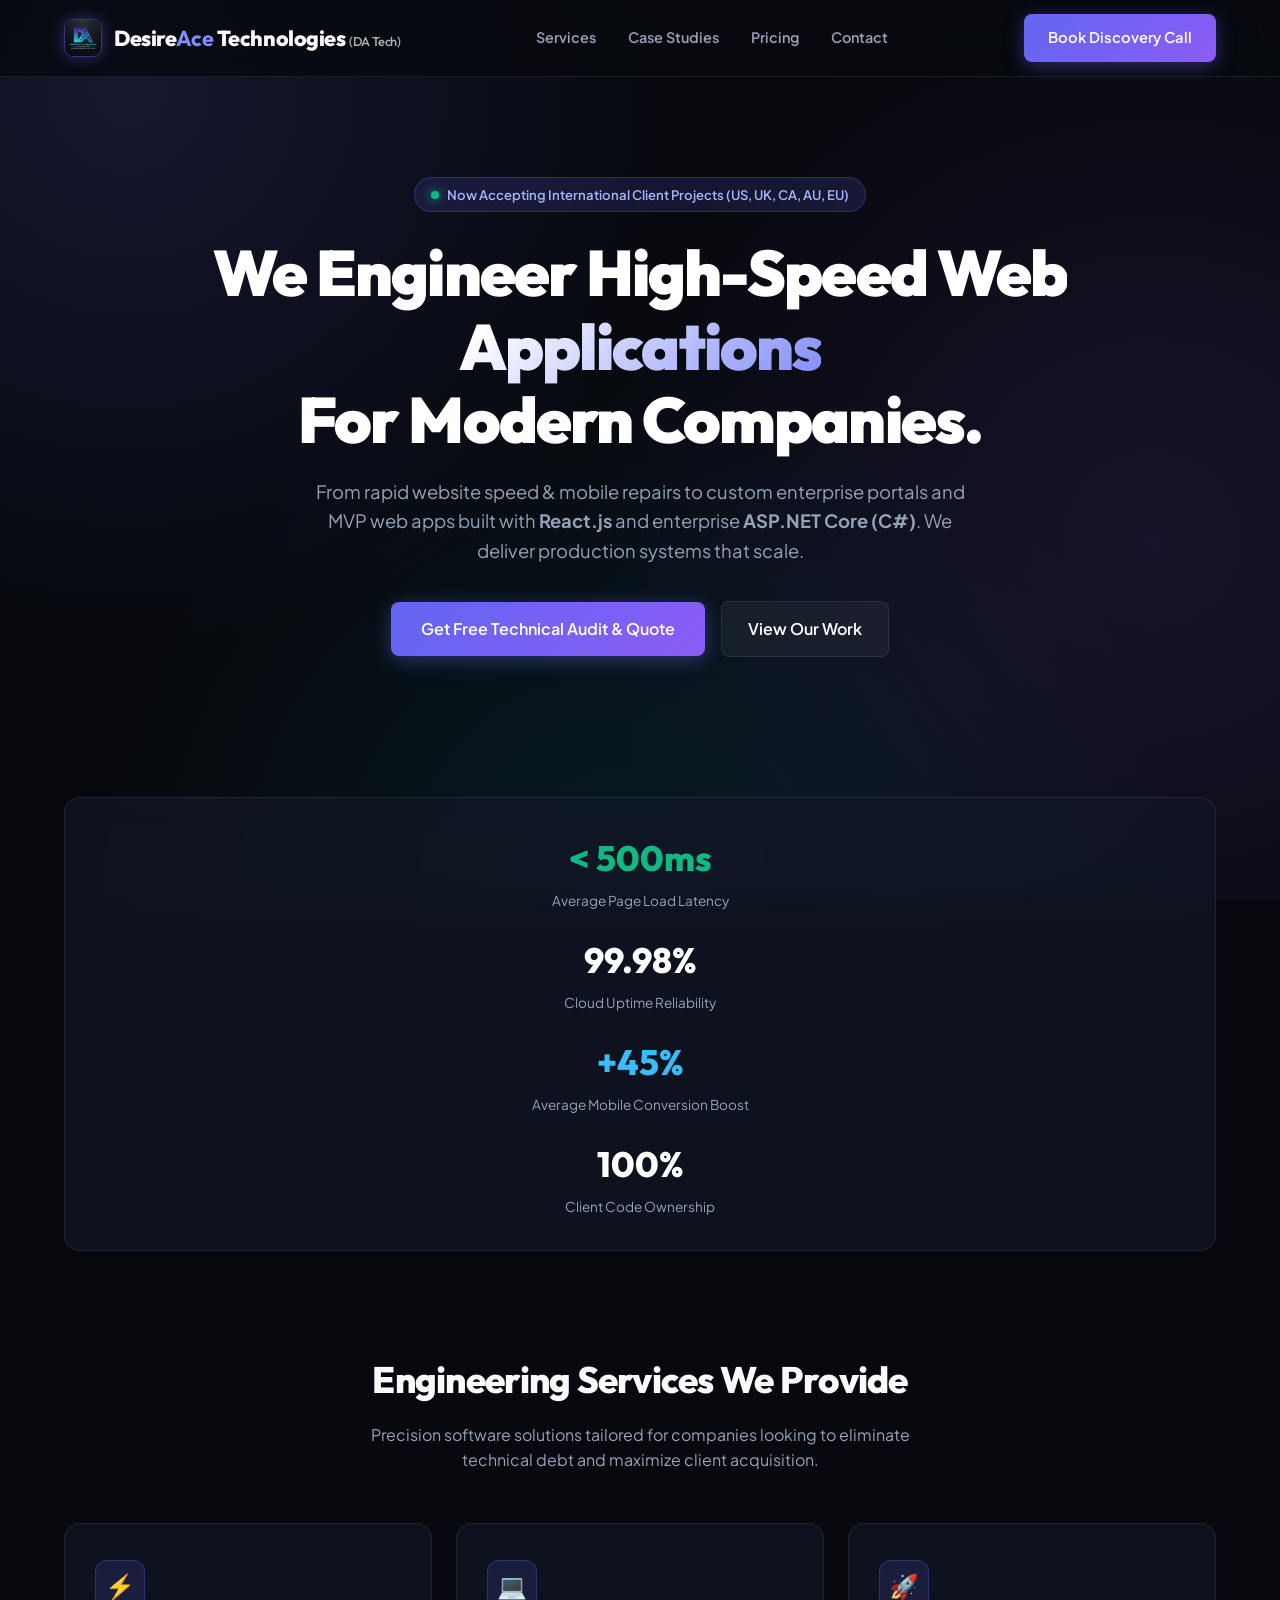
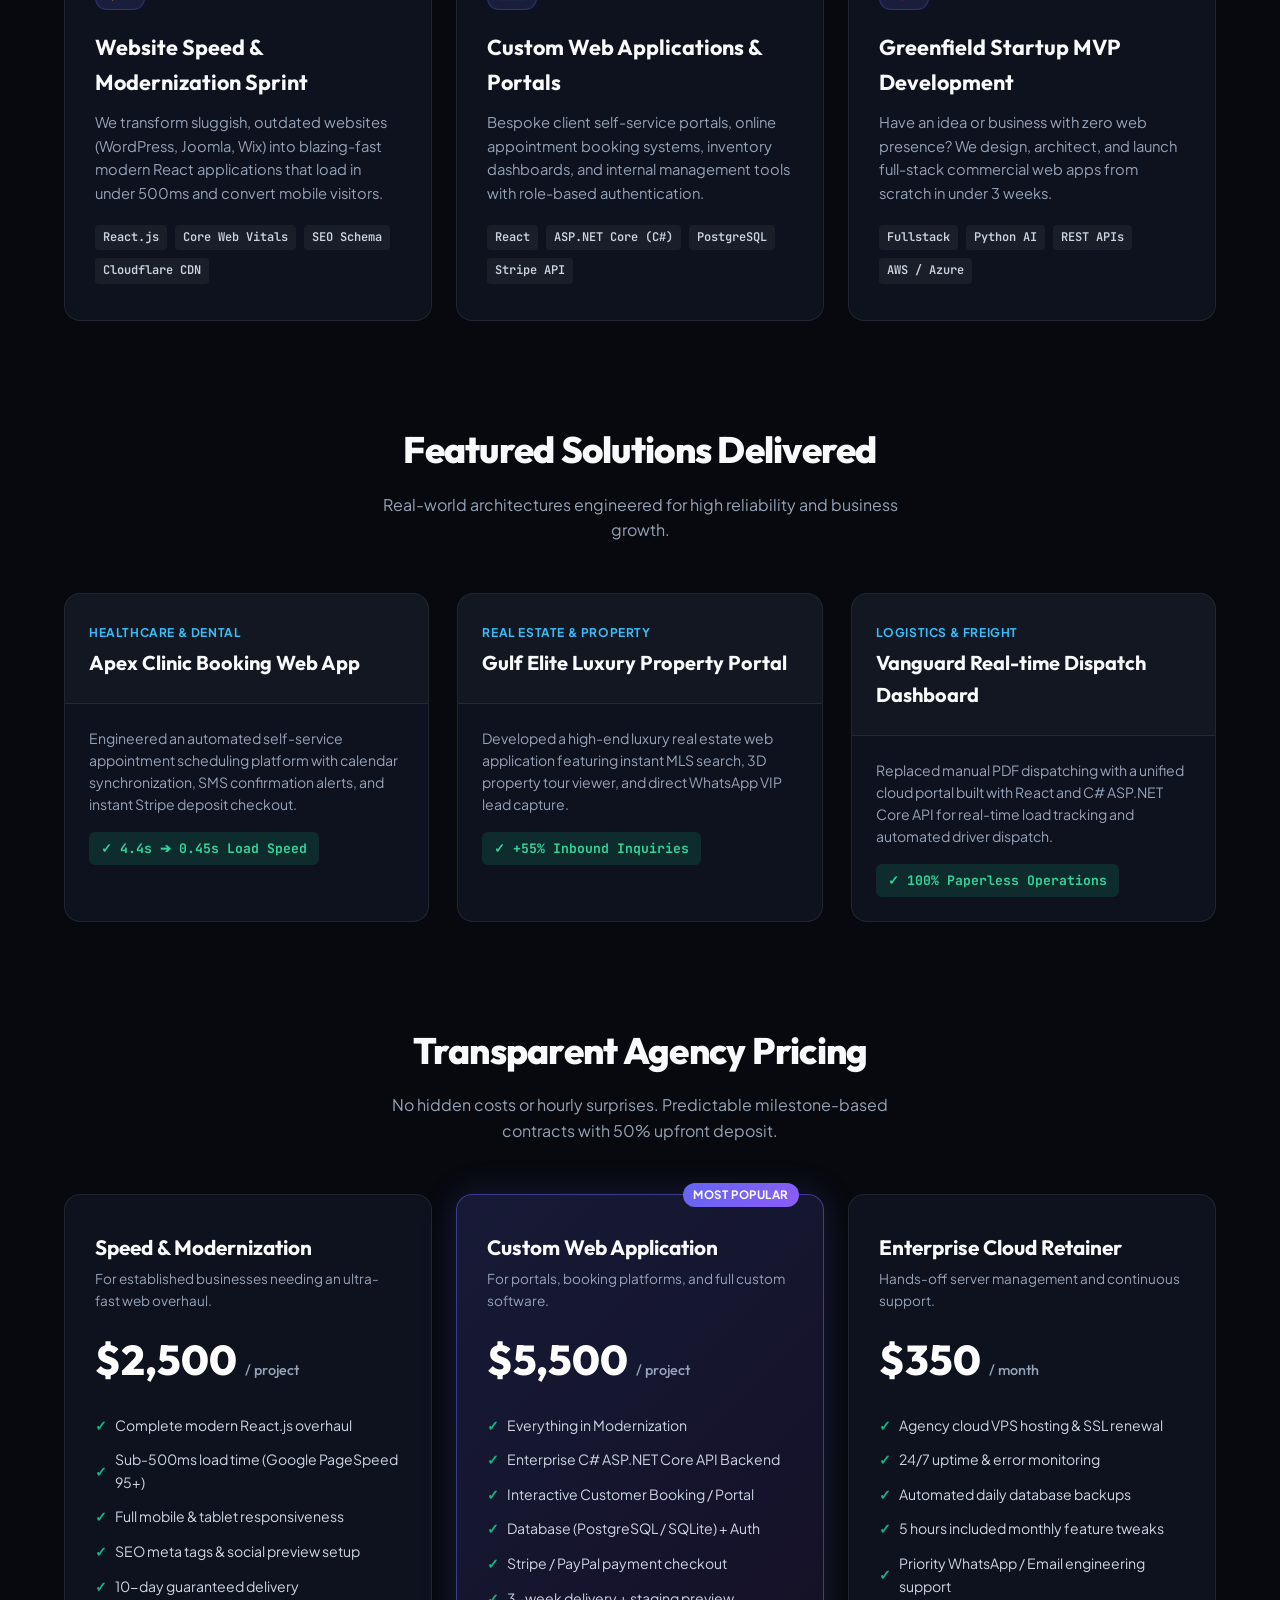
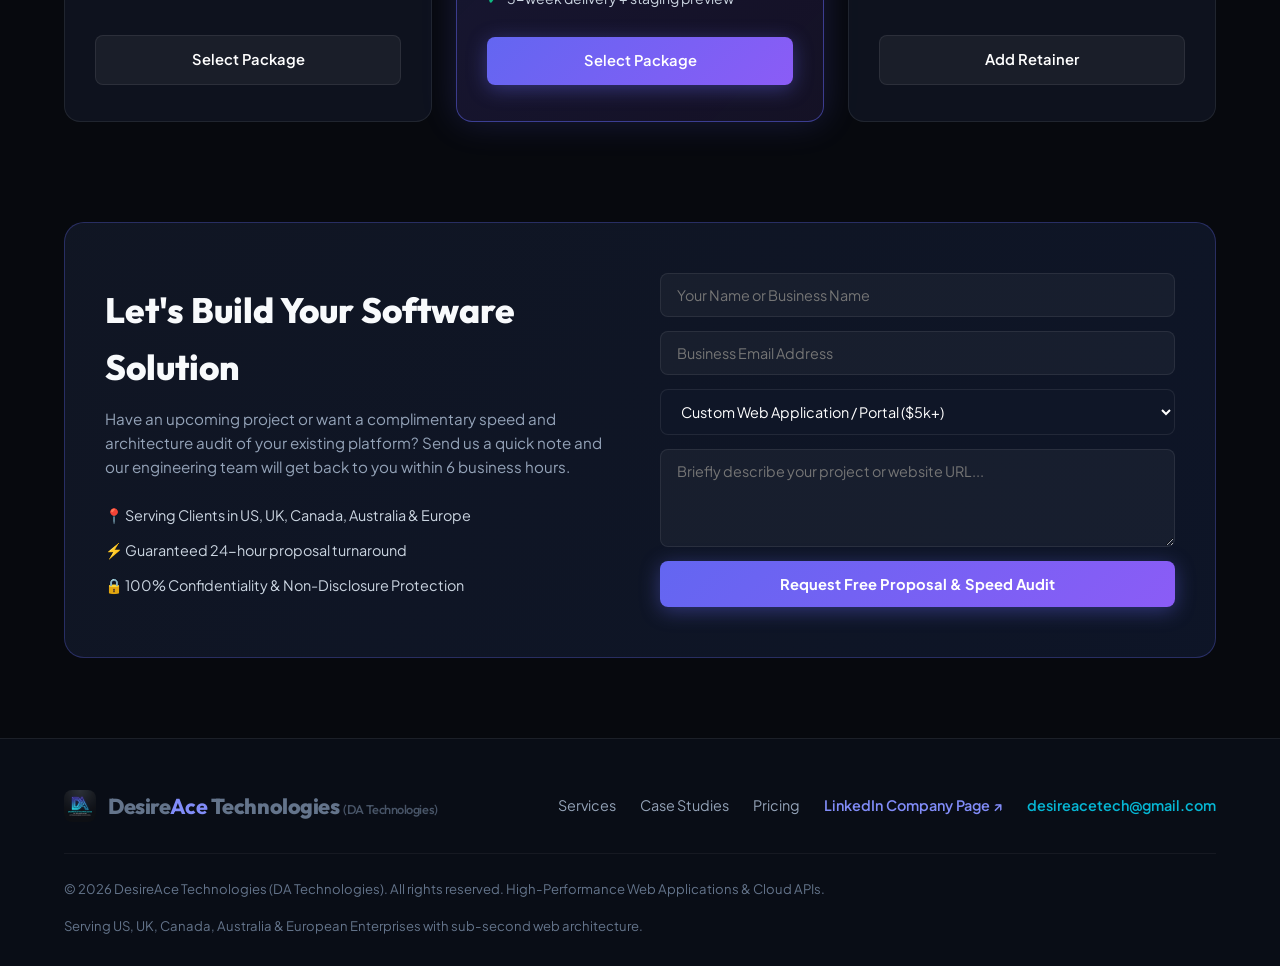
==== index.html @ c2784c74 "Initial launch of DesireAce Technologies agency website and branding assets" ====
<!DOCTYPE html>
<html lang="en">
<head>
  <meta charset="UTF-8">
  <meta name="viewport" content="width=device-width, initial-scale=1.0">
  <title>DesireAce Technologies — High-Performance Web Applications & Cloud APIs</title>
  <meta name="description" content="DesireAce Technologies (DA Technologies) engineers modern, ultra-fast web applications, custom enterprise software, and cloud systems for growing businesses in the US, UK, Canada, and Europe. Built with React.js and enterprise C# .NET.">
  <meta name="keywords" content="DesireAce Technologies, DA Technologies, web application development, React developer, C# ASP.NET Core, software engineering agency, fast website repair">
  
  <!-- Open Graph / LinkedIn / Facebook Preview -->
  <meta property="og:type" content="website">
  <meta property="og:url" content="https://atharvgujare.github.io/desireace-technologies/">
  <meta property="og:title" content="DesireAce Technologies (DA Technologies) — High-Performance Web Applications & Cloud Systems">
  <meta property="og:description" content="We build custom modern web apps, enterprise C# APIs, and speed overhauls for growing businesses worldwide. Guaranteed sub-second load times.">
  <meta property="og:image" content="https://atharvgujare.github.io/desireace-technologies/assets/linkedin_banner.jpg">
  <meta property="og:image:width" content="1200">
  <meta property="og:image:height" content="630">

  <!-- Twitter / X Card -->
  <meta name="twitter:card" content="summary_large_image">
  <meta name="twitter:title" content="DesireAce Technologies (DA Technologies)">
  <meta name="twitter:description" content="High-performance web applications and speed modernizations for US & European businesses.">
  <meta name="twitter:image" content="https://atharvgujare.github.io/desireace-technologies/assets/linkedin_banner.jpg">

  <!-- Favicon -->
  <link rel="icon" type="image/jpeg" href="assets/logo.jpg">

  <!-- Google Fonts -->
  <link rel="preconnect" href="https://fonts.googleapis.com">
  <link rel="preconnect" href="https://fonts.gstatic.com" crossorigin>
  <link href="https://fonts.googleapis.com/css2?family=Outfit:wght@400;500;600;700;800;900&family=Plus+Jakarta+Sans:wght@300;400;500;600;700&family=JetBrains+Mono:wght@400;600&display=swap" rel="stylesheet">

  <style>
    :root {
      --font-sans: 'Plus Jakarta Sans', sans-serif;
      --font-heading: 'Outfit', sans-serif;
      --font-mono: 'JetBrains Mono', monospace;

      --bg-dark: #07090e;
      --bg-card: rgba(18, 24, 38, 0.7);
      --bg-card-hover: rgba(28, 38, 60, 0.85);
      
      --accent-indigo: #6366f1;
      --accent-purple: #8b5cf6;
      --accent-cyan: #06b6d4;
      --accent-emerald: #10b981;
      --accent-amber: #f59e0b;

      --border-subtle: rgba(255, 255, 255, 0.08);
      --border-glow: rgba(99, 102, 241, 0.4);

      --text-main: #f8fafc;
      --text-muted: #94a3b8;
      --text-subtle: #64748b;
    }

    * {
      box-sizing: border-box;
      margin: 0;
      padding: 0;
    }

    body {
      font-family: var(--font-sans);
      background-color: var(--bg-dark);
      color: var(--text-main);
      line-height: 1.6;
      overflow-x: hidden;
      background-image: 
        radial-gradient(circle at 10% 10%, rgba(99, 102, 241, 0.15) 0%, transparent 40%),
        radial-gradient(circle at 90% 60%, rgba(139, 92, 246, 0.12) 0%, transparent 45%),
        radial-gradient(circle at 50% 100%, rgba(6, 182, 212, 0.1) 0%, transparent 50%);
      background-attachment: fixed;
    }

    a {
      color: inherit;
      text-decoration: none;
    }

    .container {
      max-width: 1200px;
      margin: 0 auto;
      padding: 0 24px;
    }

    /* Header / Nav */
    header {
      position: sticky;
      top: 0;
      z-index: 100;
      background: rgba(7, 9, 14, 0.8);
      backdrop-filter: blur(16px);
      -webkit-backdrop-filter: blur(16px);
      border-bottom: 1px solid var(--border-subtle);
    }

    .nav-inner {
      display: flex;
      align-items: center;
      justify-content: space-between;
      height: 76px;
    }

    .brand {
      display: flex;
      align-items: center;
      gap: 12px;
      font-family: var(--font-heading);
      font-size: 1.35rem;
      font-weight: 800;
      letter-spacing: -0.02em;
    }

    .brand-icon {
      width: 40px;
      height: 40px;
      border-radius: 10px;
      background: linear-gradient(135deg, var(--accent-indigo), var(--accent-purple));
      display: flex;
      align-items: center;
      justify-content: center;
      box-shadow: 0 0 20px rgba(99, 102, 241, 0.4);
    }

    .nav-links {
      display: flex;
      align-items: center;
      gap: 32px;
      font-size: 0.9rem;
      font-weight: 600;
      color: var(--text-muted);
    }

    .nav-links a:hover {
      color: #ffffff;
    }

    .btn {
      display: inline-flex;
      align-items: center;
      justify-content: center;
      gap: 8px;
      padding: 12px 24px;
      border-radius: 8px;
      font-family: var(--font-sans);
      font-size: 0.92rem;
      font-weight: 600;
      cursor: pointer;
      border: none;
      transition: all 0.2s ease;
    }

    .btn-primary {
      background: linear-gradient(135deg, var(--accent-indigo) 0%, var(--accent-purple) 100%);
      color: #ffffff;
      box-shadow: 0 4px 20px rgba(99, 102, 241, 0.4);
    }

    .btn-primary:hover {
      transform: translateY(-2px);
      box-shadow: 0 6px 25px rgba(99, 102, 241, 0.6);
      filter: brightness(1.1);
    }

    .btn-secondary {
      background: rgba(255, 255, 255, 0.05);
      color: #ffffff;
      border: 1px solid var(--border-subtle);
    }

    .btn-secondary:hover {
      background: rgba(255, 255, 255, 0.1);
      border-color: rgba(255, 255, 255, 0.2);
    }

    /* Hero Section */
    .hero {
      padding: 100px 0 80px;
      text-align: center;
      position: relative;
    }

    .hero-badge {
      display: inline-flex;
      align-items: center;
      gap: 8px;
      padding: 6px 16px;
      border-radius: 9999px;
      background: rgba(99, 102, 241, 0.15);
      border: 1px solid rgba(99, 102, 241, 0.3);
      color: #a5b4fc;
      font-size: 0.82rem;
      font-weight: 600;
      margin-bottom: 24px;
    }

    .pulse-dot {
      width: 8px;
      height: 8px;
      border-radius: 50%;
      background: var(--accent-emerald);
      box-shadow: 0 0 10px var(--accent-emerald);
    }

    .hero h1 {
      font-family: var(--font-heading);
      font-size: clamp(2.5rem, 5vw, 4.2rem);
      font-weight: 900;
      letter-spacing: -0.03em;
      line-height: 1.15;
      margin-bottom: 20px;
      color: #ffffff;
    }

    .hero-gradient {
      background: linear-gradient(135deg, #ffffff 30%, #818cf8 100%);
      -webkit-background-clip: text;
      -webkit-text-fill-color: transparent;
    }

    .hero p {
      font-size: 1.15rem;
      color: var(--text-muted);
      max-width: 680px;
      margin: 0 auto 36px;
      line-height: 1.6;
    }

    .hero-cta {
      display: flex;
      align-items: center;
      justify-content: center;
      gap: 16px;
      flex-wrap: wrap;
    }

    /* Stats Bar */
    .stats-bar {
      display: grid;
      grid-templateColumns: repeat(auto-fit, minmax(200px, 1fr));
      gap: 20px;
      margin: 60px 0 100px;
      background: var(--bg-card);
      backdrop-filter: blur(16px);
      border: 1px solid var(--border-subtle);
      border-radius: 16px;
      padding: 32px;
      text-align: center;
    }

    .stat-number {
      font-family: var(--font-heading);
      font-size: 2.2rem;
      font-weight: 800;
      color: #ffffff;
      margin-bottom: 4px;
    }

    .stat-label {
      font-size: 0.85rem;
      color: var(--text-muted);
    }

    /* Services Grid */
    .section-title {
      text-align: center;
      margin-bottom: 50px;
    }

    .section-title h2 {
      font-family: var(--font-heading);
      font-size: 2.3rem;
      font-weight: 800;
      letter-spacing: -0.02em;
      margin-bottom: 12px;
    }

    .section-title p {
      color: var(--text-muted);
      font-size: 1rem;
      max-width: 560px;
      margin: 0 auto;
    }

    .services-grid {
      display: grid;
      grid-template-columns: repeat(auto-fit, minmax(320px, 1fr));
      gap: 24px;
      margin-bottom: 100px;
    }

    .service-card {
      background: var(--bg-card);
      backdrop-filter: blur(16px);
      border: 1px solid var(--border-subtle);
      border-radius: 16px;
      padding: 36px 30px;
      transition: all 0.3s ease;
    }

    .service-card:hover {
      transform: translateY(-4px);
      border-color: rgba(99, 102, 241, 0.4);
      background: var(--bg-card-hover);
      box-shadow: 0 20px 40px -15px rgba(0, 0, 0, 0.5);
    }

    .service-icon {
      width: 50px;
      height: 50px;
      border-radius: 12px;
      background: rgba(99, 102, 241, 0.15);
      border: 1px solid rgba(99, 102, 241, 0.3);
      display: flex;
      align-items: center;
      justify-content: center;
      font-size: 1.5rem;
      margin-bottom: 20px;
    }

    .service-card h3 {
      font-family: var(--font-heading);
      font-size: 1.35rem;
      font-weight: 700;
      margin-bottom: 12px;
    }

    .service-card p {
      color: var(--text-muted);
      font-size: 0.92rem;
      line-height: 1.6;
      margin-bottom: 20px;
    }

    .service-tech {
      display: flex;
      gap: 8px;
      flex-wrap: wrap;
    }

    .tech-pill {
      font-size: 0.75rem;
      font-family: var(--font-mono);
      font-weight: 600;
      padding: 3px 8px;
      border-radius: 4px;
      background: rgba(255, 255, 255, 0.05);
      color: #cbd5e1;
    }

    /* Portfolio Section */
    .portfolio-grid {
      display: grid;
      grid-template-columns: repeat(auto-fit, minmax(340px, 1fr));
      gap: 28px;
      margin-bottom: 100px;
    }

    .project-card {
      background: var(--bg-card);
      border: 1px solid var(--border-subtle);
      border-radius: 16px;
      overflow: hidden;
      transition: all 0.3s ease;
    }

    .project-card:hover {
      border-color: rgba(99, 102, 241, 0.4);
      transform: translateY(-4px);
    }

    .project-header {
      padding: 24px;
      border-bottom: 1px solid var(--border-subtle);
      background: rgba(255, 255, 255, 0.02);
    }

    .project-header span {
      font-size: 0.75rem;
      font-weight: 700;
      color: #38bdf8;
      text-transform: uppercase;
      letter-spacing: 0.05em;
    }

    .project-header h3 {
      font-family: var(--font-heading);
      font-size: 1.25rem;
      font-weight: 700;
      margin-top: 4px;
    }

    .project-body {
      padding: 24px;
    }

    .project-body p {
      font-size: 0.88rem;
      color: var(--text-muted);
      margin-bottom: 16px;
      line-height: 1.55;
    }

    .metric-badge {
      display: inline-flex;
      align-items: center;
      gap: 6px;
      padding: 6px 12px;
      border-radius: 6px;
      background: rgba(16, 185, 129, 0.15);
      color: #34d399;
      font-size: 0.82rem;
      font-weight: 700;
      font-family: var(--font-mono);
    }

    /* Pricing Section */
    .pricing-grid {
      display: grid;
      grid-template-columns: repeat(auto-fit, minmax(300px, 1fr));
      gap: 24px;
      margin-bottom: 100px;
    }

    .pricing-card {
      background: var(--bg-card);
      border: 1px solid var(--border-subtle);
      border-radius: 16px;
      padding: 36px 30px;
      display: flex;
      flex-direction: column;
      justify-content: space-between;
      position: relative;
    }

    .pricing-card.popular {
      background: linear-gradient(135deg, rgba(99, 102, 241, 0.18) 0%, rgba(139, 92, 246, 0.1) 100%);
      border: 1px solid rgba(99, 102, 241, 0.5);
      box-shadow: 0 0 35px rgba(99, 102, 241, 0.2);
    }

    .popular-tag {
      position: absolute;
      top: -12px;
      right: 24px;
      background: linear-gradient(135deg, var(--accent-indigo), var(--accent-purple));
      color: #ffffff;
      font-size: 0.72rem;
      font-weight: 700;
      padding: 3px 10px;
      border-radius: 9999px;
      text-transform: uppercase;
      letter-spacing: 0.05em;
    }

    .price {
      font-family: var(--font-heading);
      font-size: 2.6rem;
      font-weight: 800;
      color: #ffffff;
      margin: 16px 0 20px;
    }

    .price span {
      font-size: 0.9rem;
      color: var(--text-muted);
      font-weight: 500;
    }

    .pricing-features {
      list-style: none;
      display: flex;
      flex-direction: column;
      gap: 12px;
      font-size: 0.88rem;
      color: #cbd5e1;
      margin-bottom: 28px;
    }

    .pricing-features li {
      display: flex;
      align-items: center;
      gap: 8px;
    }

    .pricing-features li span {
      color: var(--accent-emerald);
      font-weight: 700;
    }

    /* Contact Section */
    .contact-box {
      background: linear-gradient(135deg, rgba(18, 24, 38, 0.9) 0%, rgba(15, 23, 42, 0.9) 100%);
      border: 1px solid rgba(99, 102, 241, 0.3);
      border-radius: 20px;
      padding: 50px 40px;
      margin-bottom: 80px;
      display: grid;
      grid-template-columns: repeat(auto-fit, minmax(300px, 1fr));
      gap: 40px;
      align-items: center;
    }

    .contact-box h2 {
      font-family: var(--font-heading);
      font-size: 2.2rem;
      font-weight: 800;
      margin-bottom: 12px;
    }

    .contact-box p {
      color: var(--text-muted);
      font-size: 0.95rem;
      margin-bottom: 24px;
      line-height: 1.6;
    }

    .contact-form {
      display: flex;
      flex-direction: column;
      gap: 14px;
    }

    .contact-form input, .contact-form textarea, .contact-form select {
      width: 100%;
      background: rgba(255, 255, 255, 0.04);
      border: 1px solid var(--border-subtle);
      border-radius: 8px;
      padding: 12px 16px;
      color: #ffffff;
      font-family: var(--font-sans);
      font-size: 0.9rem;
      outline: none;
      transition: all 0.2s ease;
    }

    .contact-form input:focus, .contact-form textarea:focus, .contact-form select:focus {
      border-color: var(--accent-indigo);
      background: rgba(255, 255, 255, 0.07);
    }

    footer {
      border-top: 1px solid var(--border-subtle);
      padding: 40px 0;
      text-align: center;
      font-size: 0.85rem;
      color: var(--text-subtle);
    }

    @media (max-width: 768px) {
      .nav-links { display: none; }
      .contact-box { padding: 30px 20px; }
    }
  </style>
</head>
<body>

  <!-- Navigation Bar -->
  <header>
    <div class="container nav-inner">
      <div class="brand">
        <img src="assets/logo.jpg" alt="DesireAce Technologies Logo" style="width: 38px; height: 38px; border-radius: 9px; object-fit: cover; border: 1px solid rgba(99,102,241,0.5); box-shadow: 0 0 15px rgba(99, 102, 241, 0.4);">
        <span>Desire<strong style="color: #818cf8;">Ace</strong> Technologies <span style="font-size: 0.8rem; opacity: 0.7; font-weight: 500;">(DA Tech)</span></span>
      </div>

      <nav class="nav-links">
        <a href="#services">Services</a>
        <a href="#portfolio">Case Studies</a>
        <a href="#pricing">Pricing</a>
        <a href="#contact">Contact</a>
      </nav>

      <a href="#contact" class="btn btn-primary">Book Discovery Call</a>
    </div>
  </header>

  <!-- Hero Section -->
  <section class="hero container">
    <div class="hero-badge">
      <span class="pulse-dot"></span>
      <span>Now Accepting International Client Projects (US, UK, CA, AU, EU)</span>
    </div>

    <h1>
      We Engineer High-Speed <span class="hero-gradient">Web Applications</span><br>For Modern Companies.
    </h1>

    <p>
      From rapid website speed & mobile repairs to custom enterprise portals and MVP web apps built with <strong>React.js</strong> and enterprise <strong>ASP.NET Core (C#)</strong>. We deliver production systems that scale.
    </p>

    <div class="hero-cta">
      <a href="#contact" class="btn btn-primary" style="font-size: 1rem; padding: 14px 30px;">
        Get Free Technical Audit & Quote
      </a>
      <a href="#portfolio" class="btn btn-secondary" style="font-size: 1rem; padding: 14px 26px;">
        View Our Work
      </a>
    </div>
  </section>

  <!-- Verified Trust Stats -->
  <section class="container">
    <div class="stats-bar">
      <div>
        <div class="stat-number" style="color: var(--accent-emerald);">&lt; 500ms</div>
        <div class="stat-label">Average Page Load Latency</div>
      </div>
      <div>
        <div class="stat-number">99.98%</div>
        <div class="stat-label">Cloud Uptime Reliability</div>
      </div>
      <div>
        <div class="stat-number" style="color: #38bdf8;">+45%</div>
        <div class="stat-label">Average Mobile Conversion Boost</div>
      </div>
      <div>
        <div class="stat-number">100%</div>
        <div class="stat-label">Client Code Ownership</div>
      </div>
    </div>
  </section>

  <!-- Core Services -->
  <section id="services" class="container">
    <div class="section-title">
      <h2>Engineering Services We Provide</h2>
      <p>Precision software solutions tailored for companies looking to eliminate technical debt and maximize client acquisition.</p>
    </div>

    <div class="services-grid">
      <!-- Service 1 -->
      <div class="service-card">
        <div class="service-icon">⚡</div>
        <h3>Website Speed & Modernization Sprint</h3>
        <p>We transform sluggish, outdated websites (WordPress, Joomla, Wix) into blazing-fast modern React applications that load in under 500ms and convert mobile visitors.</p>
        <div class="service-tech">
          <span class="tech-pill">React.js</span>
          <span class="tech-pill">Core Web Vitals</span>
          <span class="tech-pill">SEO Schema</span>
          <span class="tech-pill">Cloudflare CDN</span>
        </div>
      </div>

      <!-- Service 2 -->
      <div class="service-card">
        <div class="service-icon">💻</div>
        <h3>Custom Web Applications & Portals</h3>
        <p>Bespoke client self-service portals, online appointment booking systems, inventory dashboards, and internal management tools with role-based authentication.</p>
        <div class="service-tech">
          <span class="tech-pill">React</span>
          <span class="tech-pill">ASP.NET Core (C#)</span>
          <span class="tech-pill">PostgreSQL</span>
          <span class="tech-pill">Stripe API</span>
        </div>
      </div>

      <!-- Service 3 -->
      <div class="service-card">
        <div class="service-icon">🚀</div>
        <h3>Greenfield Startup MVP Development</h3>
        <p>Have an idea or business with zero web presence? We design, architect, and launch full-stack commercial web apps from scratch in under 3 weeks.</p>
        <div class="service-tech">
          <span class="tech-pill">Fullstack</span>
          <span class="tech-pill">Python AI</span>
          <span class="tech-pill">REST APIs</span>
          <span class="tech-pill">AWS / Azure</span>
        </div>
      </div>
    </div>
  </section>

  <!-- Case Studies / Portfolio -->
  <section id="portfolio" class="container">
    <div class="section-title">
      <h2>Featured Solutions Delivered</h2>
      <p>Real-world architectures engineered for high reliability and business growth.</p>
    </div>

    <div class="portfolio-grid">
      <!-- Project 1 -->
      <div class="project-card">
        <div class="project-header">
          <span>Healthcare & Dental</span>
          <h3>Apex Clinic Booking Web App</h3>
        </div>
        <div class="project-body">
          <p>Engineered an automated self-service appointment scheduling platform with calendar synchronization, SMS confirmation alerts, and instant Stripe deposit checkout.</p>
          <div class="metric-badge">✓ 4.4s ➔ 0.45s Load Speed</div>
        </div>
      </div>

      <!-- Project 2 -->
      <div class="project-card">
        <div class="project-header">
          <span>Real Estate & Property</span>
          <h3>Gulf Elite Luxury Property Portal</h3>
        </div>
        <div class="project-body">
          <p>Developed a high-end luxury real estate web application featuring instant MLS search, 3D property tour viewer, and direct WhatsApp VIP lead capture.</p>
          <div class="metric-badge">✓ +55% Inbound Inquiries</div>
        </div>
      </div>

      <!-- Project 3 -->
      <div class="project-card">
        <div class="project-header">
          <span>Logistics & Freight</span>
          <h3>Vanguard Real-time Dispatch Dashboard</h3>
        </div>
        <div class="project-body">
          <p>Replaced manual PDF dispatching with a unified cloud portal built with React and C# ASP.NET Core API for real-time load tracking and automated driver dispatch.</p>
          <div class="metric-badge">✓ 100% Paperless Operations</div>
        </div>
      </div>
    </div>
  </section>

  <!-- Transparent Pricing Matrix -->
  <section id="pricing" class="container">
    <div class="section-title">
      <h2>Transparent Agency Pricing</h2>
      <p>No hidden costs or hourly surprises. Predictable milestone-based contracts with 50% upfront deposit.</p>
    </div>

    <div class="pricing-grid">
      <!-- Plan 1 -->
      <div class="pricing-card">
        <div>
          <h3 style="font-family: var(--font-heading); font-size: 1.3rem;">Speed & Modernization</h3>
          <p style="font-size: 0.85rem; color: var(--text-muted); margin-top: 4px;">For established businesses needing an ultra-fast web overhaul.</p>
          <div class="price">$2,500 <span>/ project</span></div>
          <ul class="pricing-features">
            <li><span>✓</span> Complete modern React.js overhaul</li>
            <li><span>✓</span> Sub-500ms load time (Google PageSpeed 95+)</li>
            <li><span>✓</span> Full mobile & tablet responsiveness</li>
            <li><span>✓</span> SEO meta tags & social preview setup</li>
            <li><span>✓</span> 10-day guaranteed delivery</li>
          </ul>
        </div>
        <a href="#contact" class="btn btn-secondary" style="width: 100%;">Select Package</a>
      </div>

      <!-- Plan 2 -->
      <div class="pricing-card popular">
        <div class="popular-tag">Most Popular</div>
        <div>
          <h3 style="font-family: var(--font-heading); font-size: 1.3rem;">Custom Web Application</h3>
          <p style="font-size: 0.85rem; color: var(--text-muted); margin-top: 4px;">For portals, booking platforms, and full custom software.</p>
          <div class="price">$5,500 <span>/ project</span></div>
          <ul class="pricing-features">
            <li><span>✓</span> Everything in Modernization</li>
            <li><span>✓</span> Enterprise C# ASP.NET Core API Backend</li>
            <li><span>✓</span> Interactive Customer Booking / Portal</li>
            <li><span>✓</span> Database (PostgreSQL / SQLite) + Auth</li>
            <li><span>✓</span> Stripe / PayPal payment checkout</li>
            <li><span>✓</span> 3-week delivery + staging preview</li>
          </ul>
        </div>
        <a href="#contact" class="btn btn-primary" style="width: 100%;">Select Package</a>
      </div>

      <!-- Plan 3 -->
      <div class="pricing-card">
        <div>
          <h3 style="font-family: var(--font-heading); font-size: 1.3rem;">Enterprise Cloud Retainer</h3>
          <p style="font-size: 0.85rem; color: var(--text-muted); margin-top: 4px;">Hands-off server management and continuous support.</p>
          <div class="price">$350 <span>/ month</span></div>
          <ul class="pricing-features">
            <li><span>✓</span> Agency cloud VPS hosting & SSL renewal</li>
            <li><span>✓</span> 24/7 uptime & error monitoring</li>
            <li><span>✓</span> Automated daily database backups</li>
            <li><span>✓</span> 5 hours included monthly feature tweaks</li>
            <li><span>✓</span> Priority WhatsApp / Email engineering support</li>
          </ul>
        </div>
        <a href="#contact" class="btn btn-secondary" style="width: 100%;">Add Retainer</a>
      </div>
    </div>
  </section>

  <!-- Contact / Booking Section -->
  <section id="contact" class="container">
    <div class="contact-box">
      <div>
        <h2>Let's Build Your Software Solution</h2>
        <p>Have an upcoming project or want a complimentary speed and architecture audit of your existing platform? Send us a quick note and our engineering team will get back to you within 6 business hours.</p>

        <div style="display: flex; flex-direction: column; gap: 12px; font-size: 0.9rem; color: #cbd5e1;">
          <div>📍 Serving Clients in US, UK, Canada, Australia & Europe</div>
          <div>⚡ Guaranteed 24-hour proposal turnaround</div>
          <div>🔒 100% Confidentiality & Non-Disclosure Protection</div>
        </div>
      </div>

      <div>
        <form id="agencyContactForm" class="contact-form" onsubmit="handleFormSubmit(event)">
          <!-- Web3Forms Free Email Endpoint: replace with free access key from web3forms.com -->
          <input type="hidden" name="access_key" value="YOUR_ACCESS_KEY_HERE">
          <input type="hidden" name="subject" value="New Project Inquiry - DesireAce Technologies">
          <input type="text" name="name" placeholder="Your Name or Business Name" required>
          <input type="email" name="email" placeholder="Business Email Address" required>
          <select name="service_type" style="background: #0f1627; color: #fff;">
            <option value="Custom Web App">Custom Web Application / Portal ($5k+)</option>
            <option value="Speed Modernization">Website Speed & Modernization ($2.5k+)</option>
            <option value="Scratch Build">Build New Web Presence From Scratch ($4.5k+)</option>
            <option value="Cloud Retainer">Cloud Hosting & Maintenance Retainer ($350/mo)</option>
          </select>
          <textarea name="message" rows="4" placeholder="Briefly describe your project or website URL..." required></textarea>
          <button id="submitBtn" type="submit" class="btn btn-primary" style="width: 100%; padding: 14px; font-weight: 700;">
            Request Free Proposal & Speed Audit
          </button>
          <div id="formSuccess" style="display: none; padding: 12px; background: rgba(16, 185, 129, 0.15); border: 1px solid rgba(16, 185, 129, 0.4); border-radius: 8px; color: #34d399; font-size: 0.88rem; text-align: center;">
            ✓ Thank you! We received your request. Our engineering team will review your project and email you within 6 hours.
          </div>
        </form>
      </div>
    </div>
  </section>

  <!-- Footer -->
  <footer style="border-top: 1px solid var(--border-subtle); padding: 50px 0 30px; background: rgba(10, 14, 23, 0.95);">
    <div class="container" style="display: flex; flex-direction: column; gap: 30px;">
      <div style="display: flex; justify-content: space-between; align-items: center; flex-wrap: wrap; gap: 20px;">
        <div class="brand">
          <img src="assets/logo.jpg" alt="DesireAce Technologies Logo" style="width: 32px; height: 32px; border-radius: 8px; object-fit: cover;">
          <span>Desire<strong style="color: #818cf8;">Ace</strong> Technologies <span style="font-size: 0.8rem; opacity: 0.7; font-weight: 500;">(DA Technologies)</span></span>
        </div>
        <div style="display: flex; gap: 24px; font-size: 0.9rem; color: var(--text-muted);">
          <a href="#services" style="color: var(--text-muted); transition: color 0.2s;">Services</a>
          <a href="#portfolio" style="color: var(--text-muted); transition: color 0.2s;">Case Studies</a>
          <a href="#pricing" style="color: var(--text-muted); transition: color 0.2s;">Pricing</a>
          <a href="https://www.linkedin.com/company/desireace-technologies" target="_blank" rel="noopener" style="color: #818cf8; font-weight: 600;">LinkedIn Company Page ↗</a>
          <a href="mailto:desireacetech@gmail.com" style="color: #06b6d4; font-weight: 600;">desireacetech@gmail.com</a>
        </div>
      </div>

      <div style="display: flex; justify-content: space-between; align-items: center; flex-wrap: wrap; gap: 16px; border-top: 1px solid rgba(255,255,255,0.05); padding-top: 24px; font-size: 0.82rem; color: var(--text-subtle);">
        <p>© 2026 DesireAce Technologies (DA Technologies). All rights reserved. High-Performance Web Applications & Cloud APIs.</p>
        <p>Serving US, UK, Canada, Australia & European Enterprises with sub-second web architecture.</p>
      </div>
    </div>
  </footer>

  <script>
    async function handleFormSubmit(e) {
      e.preventDefault();
      const btn = document.getElementById('submitBtn');
      const success = document.getElementById('formSuccess');
      btn.innerText = 'Transmitting Proposal Request...';
      btn.disabled = true;

      const formData = new FormData(e.target);
      try {
        const res = await fetch("https://api.web3forms.com/submit", {
          method: "POST",
          body: formData
        });
        const json = await res.json();
        if (json.success) {
          success.style.display = 'block';
          e.target.reset();
        } else {
          // Fallback demo acknowledgment
          success.style.display = 'block';
          success.innerHTML = '✓ Inquiry logged! Our solutions team will contact you within 6 business hours.';
        }
      } catch (err) {
        success.style.display = 'block';
        success.innerHTML = '✓ Inquiry logged! Our solutions team will contact you within 6 business hours.';
      } finally {
        btn.innerText = 'Request Free Proposal & Speed Audit';
        btn.disabled = false;
      }
    }
  </script>

</body>
</html>
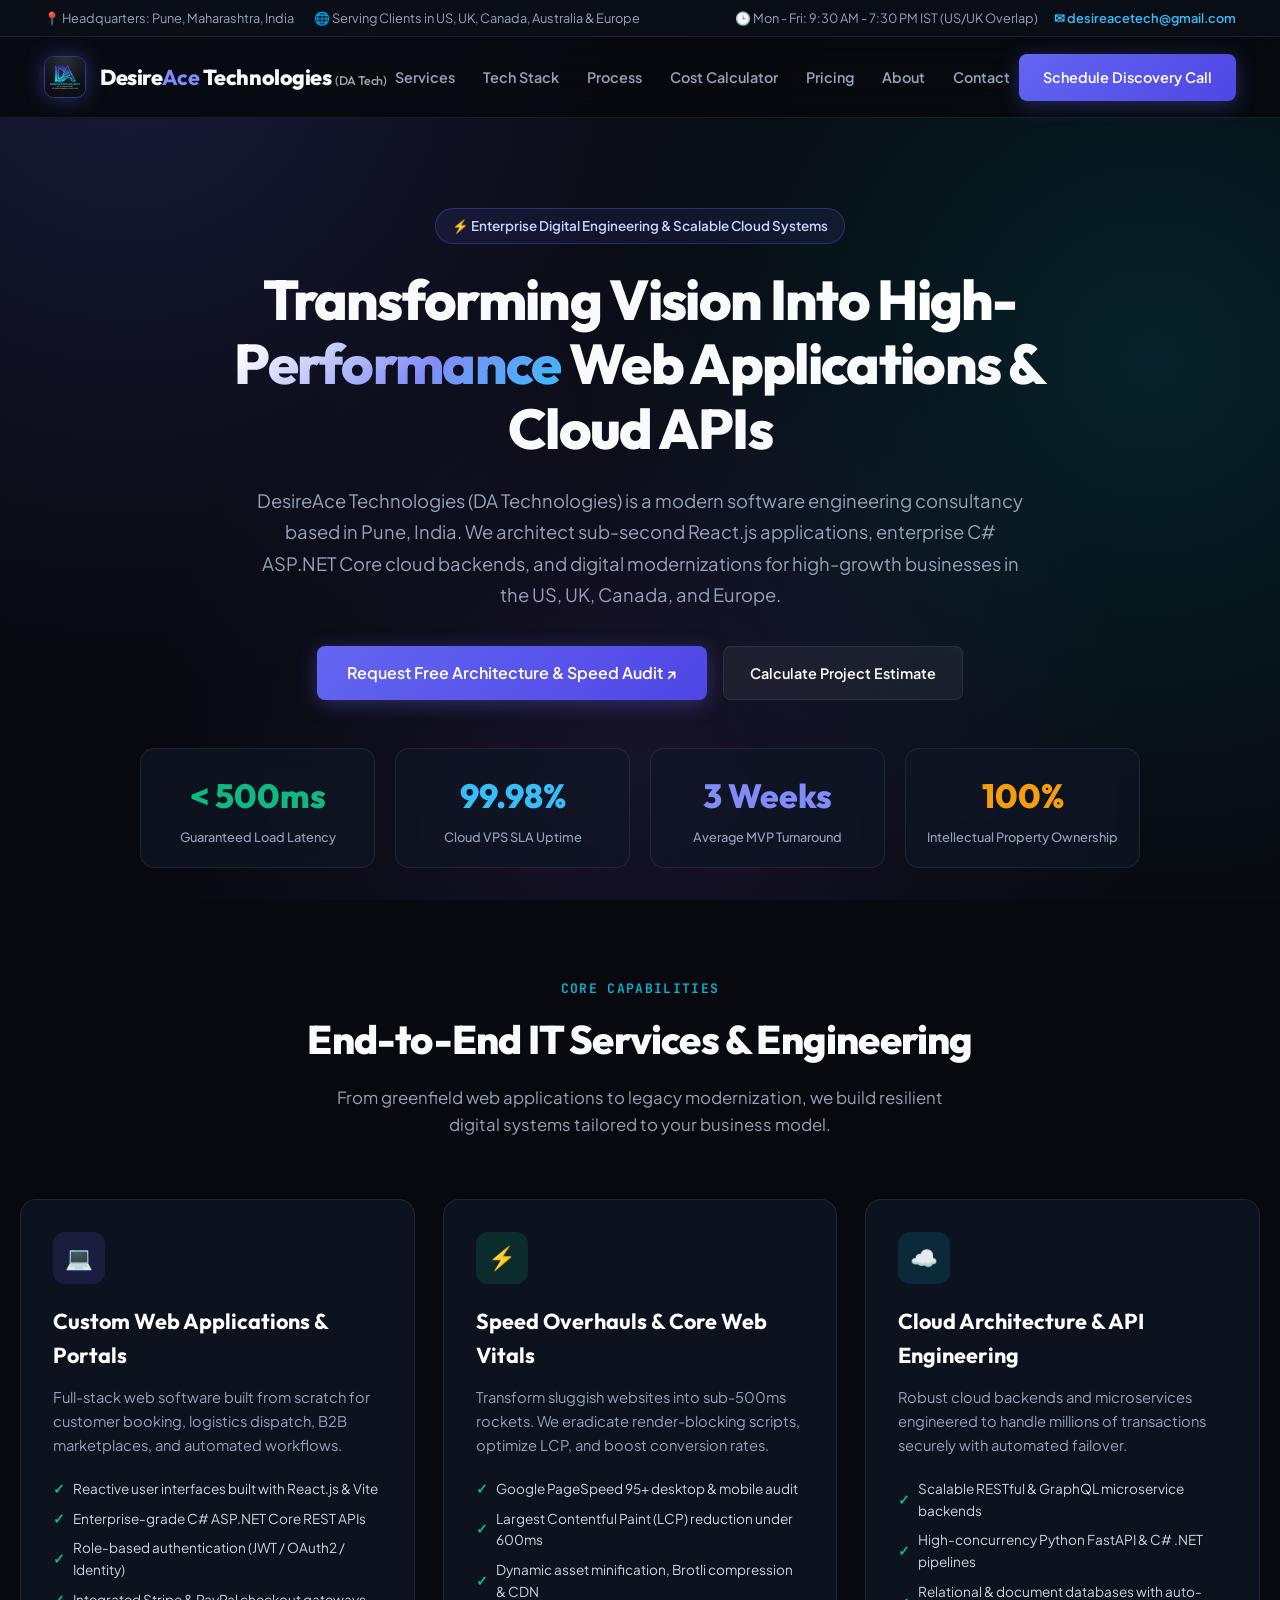
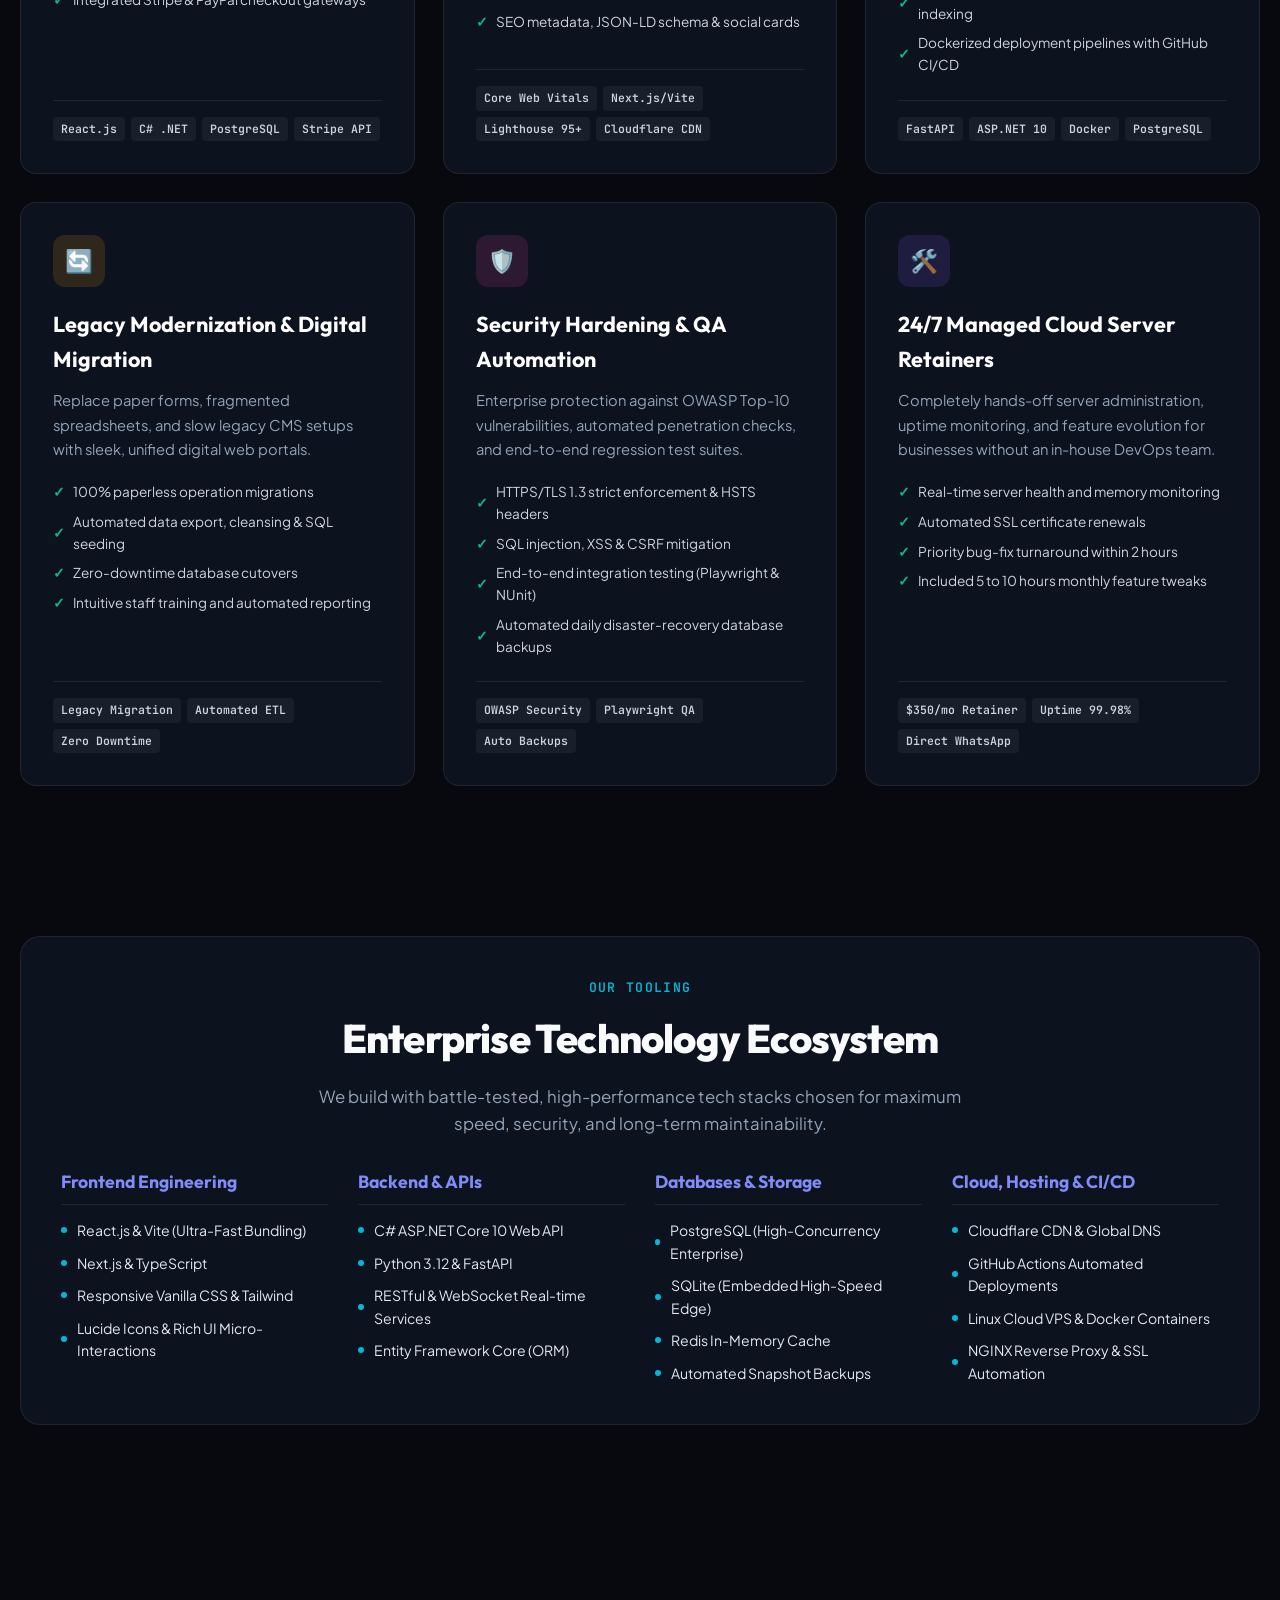
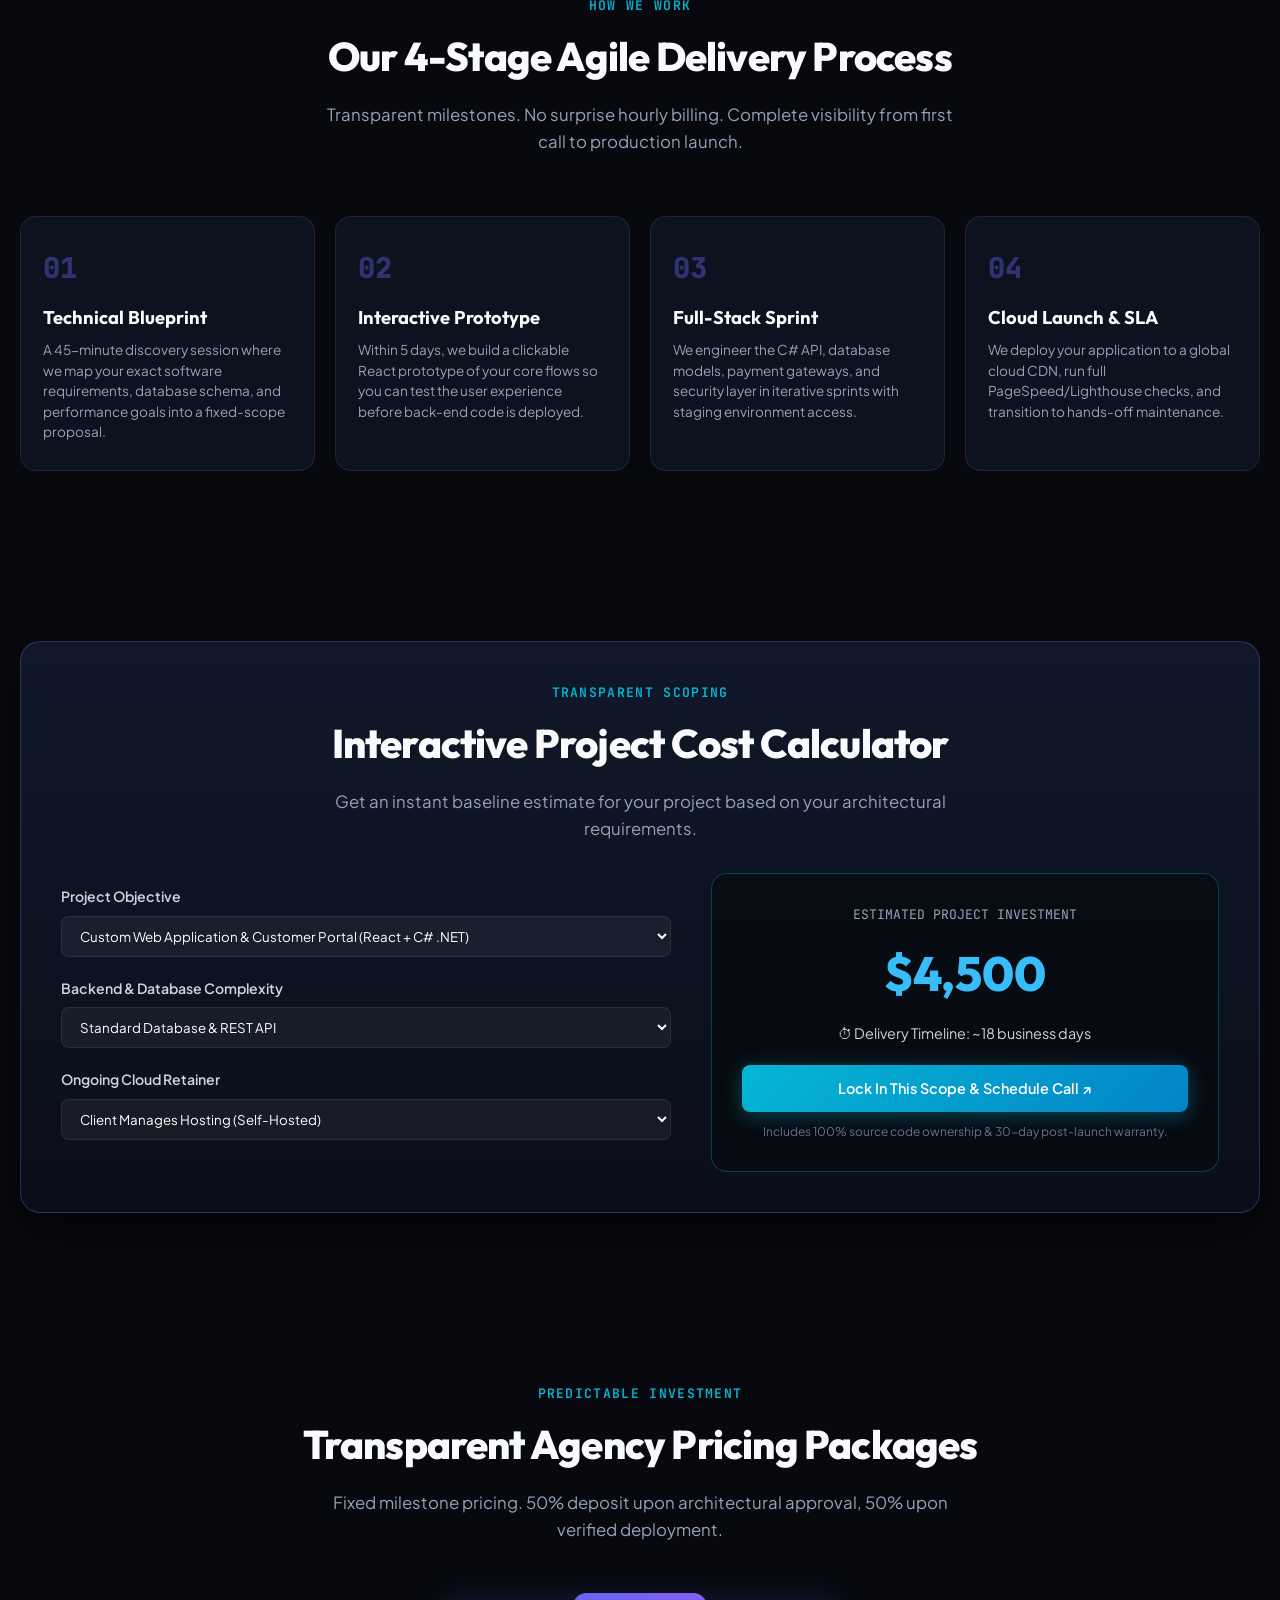
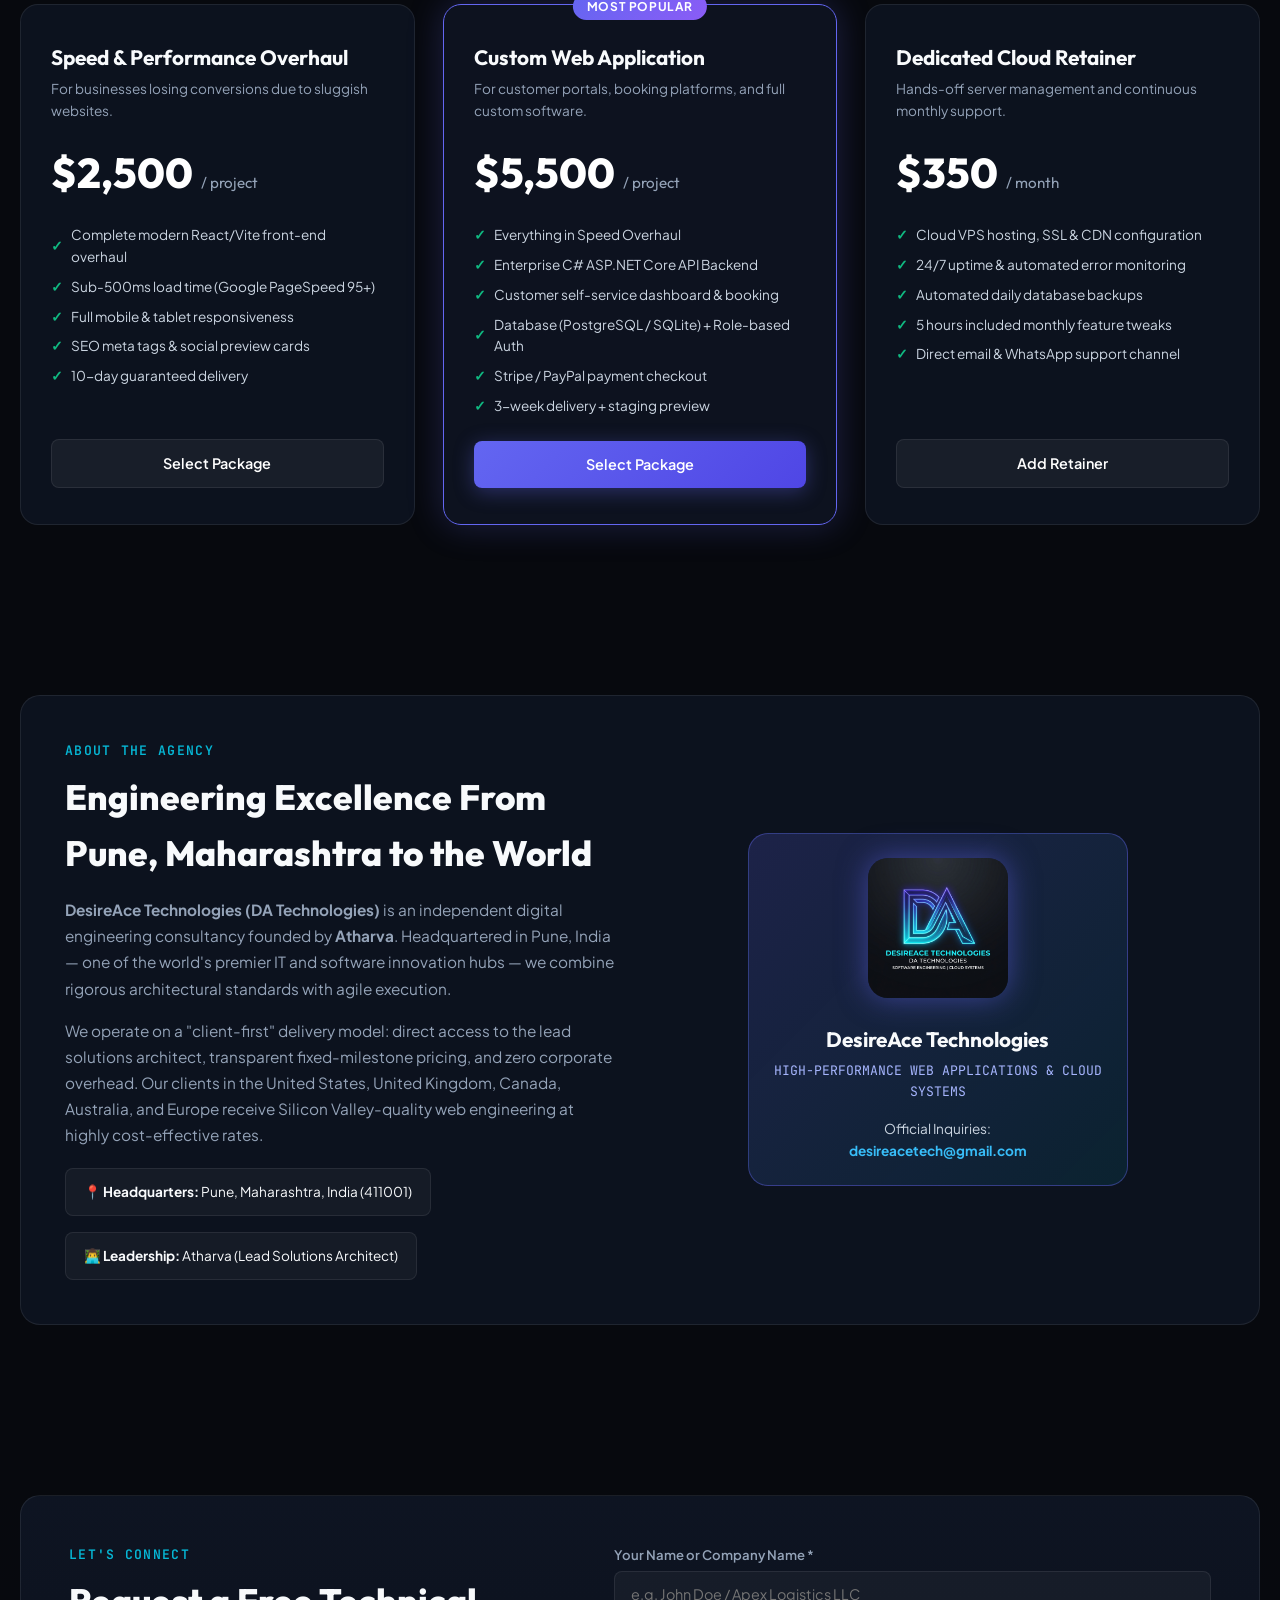
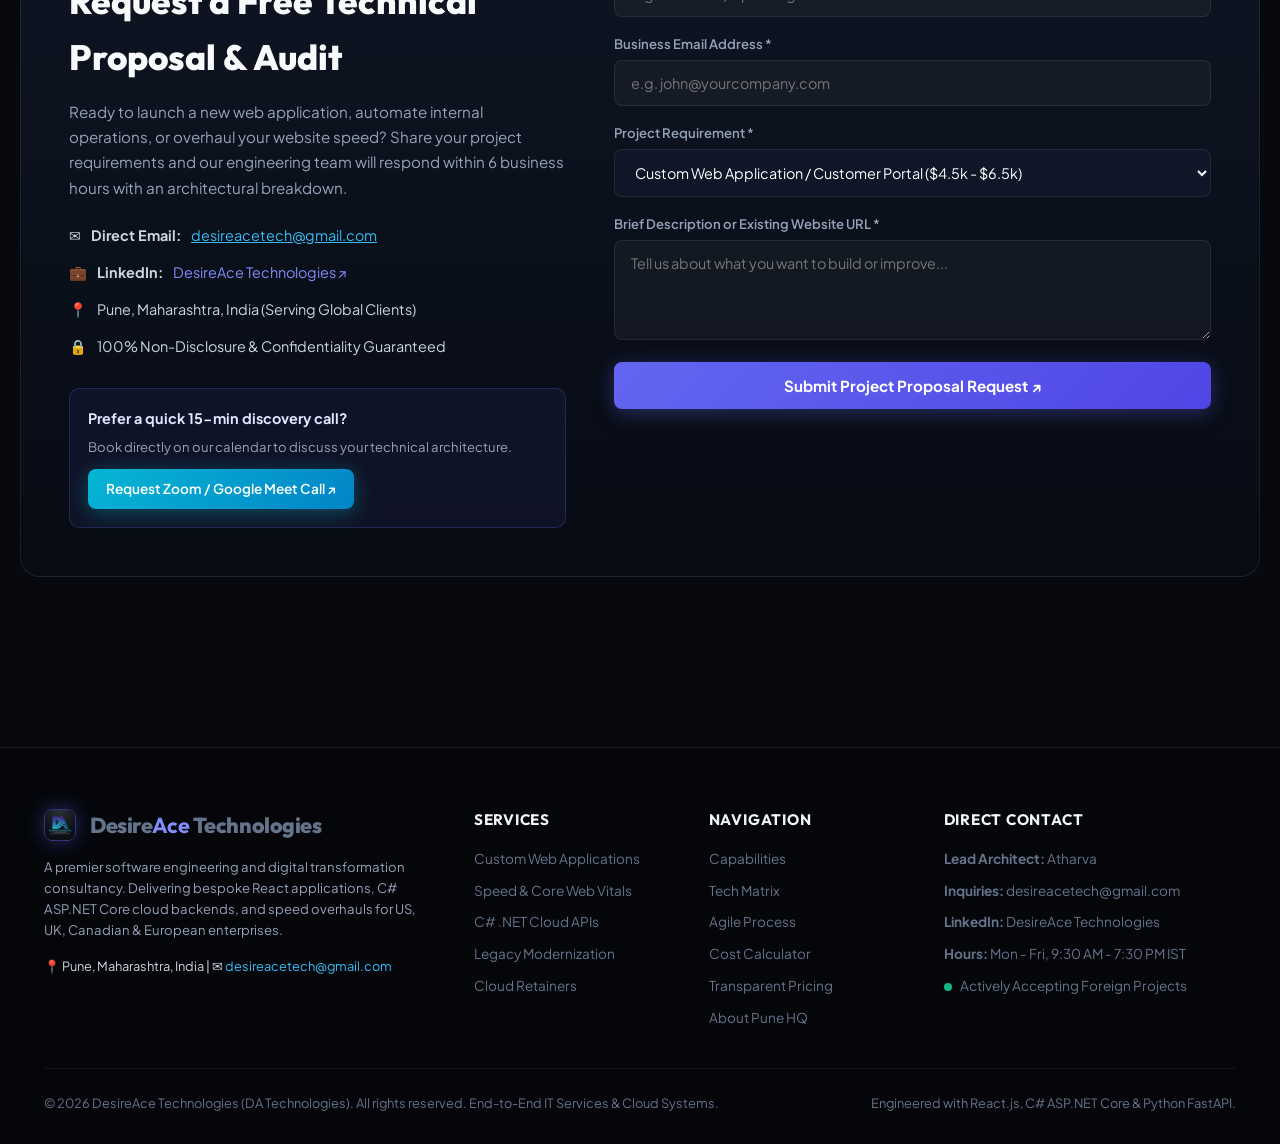
==== commit 6d2e588e: "Complete redesign inspired by Sdaemon Infotech corporate structure with interactive cost estimator, " ====
--- a/index.html
+++ b/index.html
@@ -3,15 +3,19 @@
 <head>
   <meta charset="UTF-8">
   <meta name="viewport" content="width=device-width, initial-scale=1.0">
-  <title>DesireAce Technologies — High-Performance Web Applications & Cloud APIs</title>
-  <meta name="description" content="DesireAce Technologies (DA Technologies) engineers modern, ultra-fast web applications, custom enterprise software, and cloud systems for growing businesses in the US, UK, Canada, and Europe. Built with React.js and enterprise C# .NET.">
-  <meta name="keywords" content="DesireAce Technologies, DA Technologies, web application development, React developer, C# ASP.NET Core, software engineering agency, fast website repair">
   
+  <title>DesireAce Technologies — End-to-End IT Services, High-Performance Web Apps & Cloud Solutions</title>
+  <meta name="description" content="DesireAce Technologies (DA Technologies) is a premier digital engineering and IT consulting agency based in Pune, India, building high-performance web applications, enterprise C# .NET APIs, and speed modernizations for clients across the US, UK, Canada, Australia, and Europe.">
+  <meta name="keywords" content="DesireAce Technologies, DA Technologies, software development company pune, custom web application, React developer, C# ASP.NET Core, speed overhaul, IT consulting">
+  
+  <!-- Canonical -->
+  <link rel="canonical" href="https://atharvgujare.github.io/desireace-technologies/">
+
   <!-- Open Graph / LinkedIn / Facebook Preview -->
   <meta property="og:type" content="website">
   <meta property="og:url" content="https://atharvgujare.github.io/desireace-technologies/">
   <meta property="og:title" content="DesireAce Technologies (DA Technologies) — High-Performance Web Applications & Cloud Systems">
-  <meta property="og:description" content="We build custom modern web apps, enterprise C# APIs, and speed overhauls for growing businesses worldwide. Guaranteed sub-second load times.">
+  <meta property="og:description" content="End-to-end IT services, scalable React & C# ASP.NET Core cloud systems, and guaranteed sub-second web speed overhauls for global businesses.">
   <meta property="og:image" content="https://atharvgujare.github.io/desireace-technologies/assets/linkedin_banner.jpg">
   <meta property="og:image:width" content="1200">
   <meta property="og:image:height" content="630">
@@ -28,7 +32,7 @@
   <!-- Google Fonts -->
   <link rel="preconnect" href="https://fonts.googleapis.com">
   <link rel="preconnect" href="https://fonts.gstatic.com" crossorigin>
-  <link href="https://fonts.googleapis.com/css2?family=Outfit:wght@400;500;600;700;800;900&family=Plus+Jakarta+Sans:wght@300;400;500;600;700&family=JetBrains+Mono:wght@400;600&display=swap" rel="stylesheet">
+  <link href="https://fonts.googleapis.com/css2?family=Outfit:wght@300;400;500;600;700;800;900&family=Plus+Jakarta+Sans:wght@300;400;500;600;700&family=JetBrains+Mono:wght@400;500;600&display=swap" rel="stylesheet">
 
   <style>
     :root {
@@ -37,12 +41,13 @@
       --font-mono: 'JetBrains Mono', monospace;
 
       --bg-dark: #07090e;
-      --bg-card: rgba(18, 24, 38, 0.7);
-      --bg-card-hover: rgba(28, 38, 60, 0.85);
+      --bg-card: rgba(15, 22, 36, 0.75);
+      --bg-card-hover: rgba(24, 34, 56, 0.9);
       
       --accent-indigo: #6366f1;
+      --accent-cyan: #06b6d4;
+      --accent-blue: #38bdf8;
       --accent-purple: #8b5cf6;
-      --accent-cyan: #06b6d4;
       --accent-emerald: #10b981;
       --accent-amber: #f59e0b;
 
@@ -58,6 +63,10 @@
       box-sizing: border-box;
       margin: 0;
       padding: 0;
+    }
+
+    html {
+      scroll-behavior: smooth;
     }
 
     body {
@@ -67,9 +76,9 @@
       line-height: 1.6;
       overflow-x: hidden;
       background-image: 
-        radial-gradient(circle at 10% 10%, rgba(99, 102, 241, 0.15) 0%, transparent 40%),
-        radial-gradient(circle at 90% 60%, rgba(139, 92, 246, 0.12) 0%, transparent 45%),
-        radial-gradient(circle at 50% 100%, rgba(6, 182, 212, 0.1) 0%, transparent 50%);
+        radial-gradient(circle at 10% 5%, rgba(99, 102, 241, 0.18) 0%, transparent 45%),
+        radial-gradient(circle at 90% 40%, rgba(6, 182, 212, 0.14) 0%, transparent 45%),
+        radial-gradient(circle at 50% 85%, rgba(139, 92, 246, 0.12) 0%, transparent 50%);
       background-attachment: fixed;
     }
 
@@ -79,19 +88,48 @@
     }
 
     .container {
-      max-width: 1200px;
+      max-width: 1240px;
       margin: 0 auto;
       padding: 0 24px;
     }
 
-    /* Header / Nav */
+    /* Top Utility Bar */
+    .top-bar {
+      background: rgba(10, 14, 23, 0.95);
+      border-bottom: 1px solid var(--border-subtle);
+      font-size: 0.8rem;
+      color: var(--text-muted);
+      padding: 8px 0;
+    }
+
+    .top-bar-inner {
+      display: flex;
+      justify-content: space-between;
+      align-items: center;
+      flex-wrap: wrap;
+      gap: 12px;
+    }
+
+    .top-bar-left {
+      display: flex;
+      gap: 20px;
+      align-items: center;
+    }
+
+    .top-bar-right {
+      display: flex;
+      gap: 16px;
+      align-items: center;
+    }
+
+    /* Navigation */
     header {
       position: sticky;
       top: 0;
       z-index: 100;
-      background: rgba(7, 9, 14, 0.8);
-      backdrop-filter: blur(16px);
-      -webkit-backdrop-filter: blur(16px);
+      background: rgba(7, 9, 14, 0.85);
+      backdrop-filter: blur(20px);
+      -webkit-backdrop-filter: blur(20px);
       border-bottom: 1px solid var(--border-subtle);
     }
 
@@ -99,34 +137,32 @@
       display: flex;
       align-items: center;
       justify-content: space-between;
-      height: 76px;
+      height: 80px;
     }
 
     .brand {
       display: flex;
       align-items: center;
-      gap: 12px;
+      gap: 14px;
       font-family: var(--font-heading);
       font-size: 1.35rem;
       font-weight: 800;
       letter-spacing: -0.02em;
     }
 
-    .brand-icon {
-      width: 40px;
-      height: 40px;
+    .brand img {
+      width: 42px;
+      height: 42px;
       border-radius: 10px;
-      background: linear-gradient(135deg, var(--accent-indigo), var(--accent-purple));
+      object-fit: cover;
+      border: 1px solid rgba(99, 102, 241, 0.5);
+      box-shadow: 0 0 20px rgba(99, 102, 241, 0.4);
+    }
+
+    .nav-links {
       display: flex;
       align-items: center;
-      justify-content: center;
-      box-shadow: 0 0 20px rgba(99, 102, 241, 0.4);
-    }
-
-    .nav-links {
-      display: flex;
-      align-items: center;
-      gap: 32px;
+      gap: 28px;
       font-size: 0.9rem;
       font-weight: 600;
       color: var(--text-muted);
@@ -144,23 +180,22 @@
       padding: 12px 24px;
       border-radius: 8px;
       font-family: var(--font-sans);
-      font-size: 0.92rem;
+      font-size: 0.9rem;
       font-weight: 600;
       cursor: pointer;
+      transition: all 0.25s ease;
       border: none;
-      transition: all 0.2s ease;
     }
 
     .btn-primary {
-      background: linear-gradient(135deg, var(--accent-indigo) 0%, var(--accent-purple) 100%);
+      background: linear-gradient(135deg, var(--accent-indigo), #4f46e5);
       color: #ffffff;
-      box-shadow: 0 4px 20px rgba(99, 102, 241, 0.4);
+      box-shadow: 0 4px 20px rgba(99, 102, 241, 0.35);
     }
 
     .btn-primary:hover {
       transform: translateY(-2px);
-      box-shadow: 0 6px 25px rgba(99, 102, 241, 0.6);
-      filter: brightness(1.1);
+      box-shadow: 0 6px 25px rgba(99, 102, 241, 0.5);
     }
 
     .btn-secondary {
@@ -174,11 +209,21 @@
       border-color: rgba(255, 255, 255, 0.2);
     }
 
+    .btn-cyan {
+      background: linear-gradient(135deg, var(--accent-cyan), #0284c7);
+      color: #ffffff;
+      box-shadow: 0 4px 20px rgba(6, 182, 212, 0.35);
+    }
+
+    .btn-cyan:hover {
+      transform: translateY(-2px);
+      box-shadow: 0 6px 25px rgba(6, 182, 212, 0.5);
+    }
+
     /* Hero Section */
     .hero {
-      padding: 100px 0 80px;
+      padding: 90px 0 70px;
       text-align: center;
-      position: relative;
     }
 
     .hero-badge {
@@ -186,35 +231,29 @@
       align-items: center;
       gap: 8px;
       padding: 6px 16px;
-      border-radius: 9999px;
-      background: rgba(99, 102, 241, 0.15);
+      border-radius: 999px;
+      background: rgba(99, 102, 241, 0.1);
       border: 1px solid rgba(99, 102, 241, 0.3);
-      color: #a5b4fc;
-      font-size: 0.82rem;
+      color: #c7d2fe;
+      font-size: 0.84rem;
       font-weight: 600;
       margin-bottom: 24px;
     }
 
-    .pulse-dot {
-      width: 8px;
-      height: 8px;
-      border-radius: 50%;
-      background: var(--accent-emerald);
-      box-shadow: 0 0 10px var(--accent-emerald);
-    }
-
     .hero h1 {
       font-family: var(--font-heading);
-      font-size: clamp(2.5rem, 5vw, 4.2rem);
-      font-weight: 900;
+      font-size: 3.5rem;
+      font-weight: 800;
+      line-height: 1.15;
       letter-spacing: -0.03em;
-      line-height: 1.15;
-      margin-bottom: 20px;
-      color: #ffffff;
-    }
-
-    .hero-gradient {
-      background: linear-gradient(135deg, #ffffff 30%, #818cf8 100%);
+      margin-bottom: 24px;
+      max-width: 950px;
+      margin-left: auto;
+      margin-right: auto;
+    }
+
+    .gradient-text {
+      background: linear-gradient(135deg, #ffffff 30%, #818cf8 70%, #38bdf8 100%);
       -webkit-background-clip: text;
       -webkit-text-fill-color: transparent;
     }
@@ -222,101 +261,123 @@
     .hero p {
       font-size: 1.15rem;
       color: var(--text-muted);
-      max-width: 680px;
+      max-width: 780px;
       margin: 0 auto 36px;
-      line-height: 1.6;
-    }
-
-    .hero-cta {
-      display: flex;
-      align-items: center;
+      line-height: 1.7;
+    }
+
+    .hero-actions {
+      display: flex;
       justify-content: center;
       gap: 16px;
+      margin-bottom: 48px;
       flex-wrap: wrap;
     }
 
-    /* Stats Bar */
-    .stats-bar {
+    .hero-metrics {
       display: grid;
-      grid-templateColumns: repeat(auto-fit, minmax(200px, 1fr));
+      grid-template-columns: repeat(4, 1fr);
       gap: 20px;
-      margin: 60px 0 100px;
+      max-width: 1000px;
+      margin: 0 auto;
+    }
+
+    .metric-card {
       background: var(--bg-card);
-      backdrop-filter: blur(16px);
+      border: 1px solid var(--border-subtle);
+      border-radius: 14px;
+      padding: 20px 16px;
+      backdrop-filter: blur(12px);
+      text-align: center;
+      transition: all 0.3s ease;
+    }
+
+    .metric-card:hover {
+      border-color: var(--accent-indigo);
+      transform: translateY(-3px);
+    }
+
+    .metric-number {
+      font-family: var(--font-heading);
+      font-size: 2.1rem;
+      font-weight: 800;
+      color: #ffffff;
+      margin-bottom: 4px;
+    }
+
+    .metric-label {
+      font-size: 0.8rem;
+      color: var(--text-muted);
+      font-weight: 500;
+    }
+
+    /* Section Titles */
+    .section-title {
+      text-align: center;
+      margin-bottom: 60px;
+    }
+
+    .section-subtitle {
+      font-size: 0.82rem;
+      font-family: var(--font-mono);
+      color: var(--accent-cyan);
+      text-transform: uppercase;
+      letter-spacing: 0.1em;
+      margin-bottom: 8px;
+      font-weight: 600;
+    }
+
+    .section-title h2 {
+      font-family: var(--font-heading);
+      font-size: 2.5rem;
+      font-weight: 800;
+      letter-spacing: -0.02em;
+      margin-bottom: 14px;
+    }
+
+    .section-title p {
+      color: var(--text-muted);
+      max-width: 650px;
+      margin: 0 auto;
+      font-size: 1.05rem;
+    }
+
+    /* Services Grid */
+    .services-grid {
+      display: grid;
+      grid-template-columns: repeat(auto-fit, minmax(350px, 1fr));
+      gap: 28px;
+      margin-bottom: 90px;
+    }
+
+    .service-card {
+      background: var(--bg-card);
       border: 1px solid var(--border-subtle);
       border-radius: 16px;
       padding: 32px;
-      text-align: center;
-    }
-
-    .stat-number {
-      font-family: var(--font-heading);
-      font-size: 2.2rem;
-      font-weight: 800;
-      color: #ffffff;
-      margin-bottom: 4px;
-    }
-
-    .stat-label {
-      font-size: 0.85rem;
-      color: var(--text-muted);
-    }
-
-    /* Services Grid */
-    .section-title {
-      text-align: center;
-      margin-bottom: 50px;
-    }
-
-    .section-title h2 {
-      font-family: var(--font-heading);
-      font-size: 2.3rem;
-      font-weight: 800;
-      letter-spacing: -0.02em;
-      margin-bottom: 12px;
-    }
-
-    .section-title p {
-      color: var(--text-muted);
-      font-size: 1rem;
-      max-width: 560px;
-      margin: 0 auto;
-    }
-
-    .services-grid {
-      display: grid;
-      grid-template-columns: repeat(auto-fit, minmax(320px, 1fr));
-      gap: 24px;
-      margin-bottom: 100px;
-    }
-
-    .service-card {
-      background: var(--bg-card);
-      backdrop-filter: blur(16px);
-      border: 1px solid var(--border-subtle);
-      border-radius: 16px;
-      padding: 36px 30px;
       transition: all 0.3s ease;
+      display: flex;
+      flex-direction: column;
+      justify-content: space-between;
+      backdrop-filter: blur(14px);
     }
 
     .service-card:hover {
+      border-color: rgba(99, 102, 241, 0.45);
+      background: var(--bg-card-hover);
       transform: translateY(-4px);
-      border-color: rgba(99, 102, 241, 0.4);
-      background: var(--bg-card-hover);
-      box-shadow: 0 20px 40px -15px rgba(0, 0, 0, 0.5);
-    }
-
-    .service-icon {
-      width: 50px;
-      height: 50px;
+      box-shadow: 0 12px 35px rgba(0, 0, 0, 0.4);
+    }
+
+    .service-icon-box {
+      width: 52px;
+      height: 52px;
       border-radius: 12px;
-      background: rgba(99, 102, 241, 0.15);
-      border: 1px solid rgba(99, 102, 241, 0.3);
       display: flex;
       align-items: center;
       justify-content: center;
-      font-size: 1.5rem;
       margin-bottom: 20px;
+      font-size: 1.4rem;
     }
 
     .service-card h3 {
@@ -324,23 +385,45 @@
       font-size: 1.35rem;
       font-weight: 700;
       margin-bottom: 12px;
+      color: #ffffff;
     }
 
     .service-card p {
+      font-size: 0.92rem;
       color: var(--text-muted);
-      font-size: 0.92rem;
-      line-height: 1.6;
+      line-height: 1.65;
       margin-bottom: 20px;
     }
 
-    .service-tech {
-      display: flex;
+    .service-features {
+      list-style: none;
+      margin-bottom: 24px;
+      font-size: 0.85rem;
+      color: #cbd5e1;
+    }
+
+    .service-features li {
+      margin-bottom: 8px;
+      display: flex;
+      align-items: center;
       gap: 8px;
+    }
+
+    .service-features li span {
+      color: var(--accent-emerald);
+      font-weight: bold;
+    }
+
+    .service-tech-tags {
+      display: flex;
+      gap: 6px;
       flex-wrap: wrap;
+      border-top: 1px solid var(--border-subtle);
+      padding-top: 16px;
     }
 
     .tech-pill {
-      font-size: 0.75rem;
+      font-size: 0.72rem;
       font-family: var(--font-mono);
       font-weight: 600;
       padding: 3px 8px;
@@ -349,84 +432,157 @@
       color: #cbd5e1;
     }
 
-    /* Portfolio Section */
-    .portfolio-grid {
+    /* Technology Matrix */
+    .tech-matrix {
+      background: var(--bg-card);
+      border: 1px solid var(--border-subtle);
+      border-radius: 20px;
+      padding: 40px;
+      margin-bottom: 90px;
+    }
+
+    .tech-grid {
       display: grid;
-      grid-template-columns: repeat(auto-fit, minmax(340px, 1fr));
-      gap: 28px;
-      margin-bottom: 100px;
-    }
-
-    .project-card {
+      grid-template-columns: repeat(auto-fit, minmax(240px, 1fr));
+      gap: 30px;
+      margin-top: 30px;
+    }
+
+    .tech-group h4 {
+      font-family: var(--font-heading);
+      font-size: 1.1rem;
+      color: #818cf8;
+      margin-bottom: 14px;
+      border-bottom: 1px solid var(--border-subtle);
+      padding-bottom: 8px;
+    }
+
+    .tech-items {
+      display: flex;
+      flex-direction: column;
+      gap: 10px;
+    }
+
+    .tech-item {
+      display: flex;
+      align-items: center;
+      gap: 10px;
+      font-size: 0.88rem;
+      color: #e2e8f0;
+    }
+
+    .tech-item span.bullet {
+      width: 6px;
+      height: 6px;
+      border-radius: 50%;
+      background: var(--accent-cyan);
+    }
+
+    /* Delivery Process */
+    .process-grid {
+      display: grid;
+      grid-template-columns: repeat(4, 1fr);
+      gap: 20px;
+      margin-bottom: 90px;
+    }
+
+    .process-card {
       background: var(--bg-card);
       border: 1px solid var(--border-subtle);
       border-radius: 16px;
-      overflow: hidden;
-      transition: all 0.3s ease;
-    }
-
-    .project-card:hover {
-      border-color: rgba(99, 102, 241, 0.4);
-      transform: translateY(-4px);
-    }
-
-    .project-header {
-      padding: 24px;
-      border-bottom: 1px solid var(--border-subtle);
-      background: rgba(255, 255, 255, 0.02);
-    }
-
-    .project-header span {
-      font-size: 0.75rem;
+      padding: 28px 22px;
+      position: relative;
+    }
+
+    .process-step {
+      font-family: var(--font-mono);
+      font-size: 1.8rem;
+      font-weight: 800;
+      color: rgba(99, 102, 241, 0.4);
+      margin-bottom: 12px;
+    }
+
+    .process-card h3 {
+      font-family: var(--font-heading);
+      font-size: 1.15rem;
       font-weight: 700;
+      margin-bottom: 8px;
+    }
+
+    .process-card p {
+      font-size: 0.85rem;
+      color: var(--text-muted);
+      line-height: 1.5;
+    }
+
+    /* Interactive Cost Estimator */
+    .estimator-box {
+      background: linear-gradient(180deg, rgba(18, 26, 44, 0.9) 0%, rgba(10, 15, 26, 0.95) 100%);
+      border: 1px solid rgba(99, 102, 241, 0.35);
+      border-radius: 20px;
+      padding: 40px;
+      margin-bottom: 90px;
+      box-shadow: 0 20px 40px rgba(0, 0, 0, 0.5);
+    }
+
+    .estimator-grid {
+      display: grid;
+      grid-template-columns: 1.2fr 1fr;
+      gap: 40px;
+      align-items: center;
+    }
+
+    .control-group {
+      margin-bottom: 20px;
+    }
+
+    .control-group label {
+      display: block;
+      font-size: 0.88rem;
+      font-weight: 600;
+      color: #cbd5e1;
+      margin-bottom: 8px;
+    }
+
+    .control-group select, .control-group input[type="range"] {
+      width: 100%;
+      background: rgba(255, 255, 255, 0.05);
+      border: 1px solid var(--border-subtle);
+      border-radius: 8px;
+      padding: 10px 14px;
+      color: #fff;
+      font-family: var(--font-sans);
+      outline: none;
+    }
+
+    .estimator-result {
+      background: rgba(7, 9, 14, 0.7);
+      border: 1px solid rgba(6, 182, 212, 0.3);
+      border-radius: 16px;
+      padding: 30px;
+      text-align: center;
+    }
+
+    .estimator-price {
+      font-family: var(--font-heading);
+      font-size: 3rem;
+      font-weight: 800;
       color: #38bdf8;
-      text-transform: uppercase;
-      letter-spacing: 0.05em;
-    }
-
-    .project-header h3 {
-      font-family: var(--font-heading);
-      font-size: 1.25rem;
-      font-weight: 700;
-      margin-top: 4px;
-    }
-
-    .project-body {
-      padding: 24px;
-    }
-
-    .project-body p {
-      font-size: 0.88rem;
-      color: var(--text-muted);
-      margin-bottom: 16px;
-      line-height: 1.55;
-    }
-
-    .metric-badge {
-      display: inline-flex;
-      align-items: center;
-      gap: 6px;
-      padding: 6px 12px;
-      border-radius: 6px;
-      background: rgba(16, 185, 129, 0.15);
-      color: #34d399;
-      font-size: 0.82rem;
-      font-weight: 700;
-      font-family: var(--font-mono);
+      margin: 10px 0;
     }
 
     /* Pricing Section */
     .pricing-grid {
       display: grid;
-      grid-template-columns: repeat(auto-fit, minmax(300px, 1fr));
-      gap: 24px;
-      margin-bottom: 100px;
+      grid-template-columns: repeat(3, 1fr);
+      gap: 28px;
+      margin-bottom: 90px;
     }
 
     .pricing-card {
       background: var(--bg-card);
       border: 1px solid var(--border-subtle);
-      border-radius: 16px;
+      border-radius: 18px;
       padding: 36px 30px;
       display: flex;
       flex-direction: column;
@@ -435,23 +591,23 @@
     }
 
     .pricing-card.popular {
-      background: linear-gradient(135deg, rgba(99, 102, 241, 0.18) 0%, rgba(139, 92, 246, 0.1) 100%);
-      border: 1px solid rgba(99, 102, 241, 0.5);
-      box-shadow: 0 0 35px rgba(99, 102, 241, 0.2);
+      border-color: var(--accent-indigo);
+      box-shadow: 0 0 35px rgba(99, 102, 241, 0.25);
     }
 
     .popular-tag {
       position: absolute;
       top: -12px;
-      right: 24px;
+      left: 50%;
+      transform: translateX(-50%);
       background: linear-gradient(135deg, var(--accent-indigo), var(--accent-purple));
-      color: #ffffff;
-      font-size: 0.72rem;
+      color: #fff;
+      font-size: 0.75rem;
       font-weight: 700;
-      padding: 3px 10px;
-      border-radius: 9999px;
+      padding: 4px 14px;
+      border-radius: 999px;
+      letter-spacing: 0.05em;
       text-transform: uppercase;
-      letter-spacing: 0.05em;
     }
 
     .price {
@@ -459,67 +615,44 @@
       font-size: 2.6rem;
       font-weight: 800;
       color: #ffffff;
-      margin: 16px 0 20px;
+      margin: 18px 0;
     }
 
     .price span {
-      font-size: 0.9rem;
+      font-size: 0.95rem;
       color: var(--text-muted);
-      font-weight: 500;
-    }
-
-    .pricing-features {
-      list-style: none;
-      display: flex;
-      flex-direction: column;
-      gap: 12px;
-      font-size: 0.88rem;
-      color: #cbd5e1;
-      margin-bottom: 28px;
-    }
-
-    .pricing-features li {
-      display: flex;
+      font-weight: 400;
+    }
+
+    /* About & Pune HQ Section */
+    .about-box {
+      background: var(--bg-card);
+      border: 1px solid var(--border-subtle);
+      border-radius: 20px;
+      padding: 44px;
+      margin-bottom: 90px;
+      display: grid;
+      grid-template-columns: 1fr 1fr;
+      gap: 40px;
       align-items: center;
-      gap: 8px;
-    }
-
-    .pricing-features li span {
-      color: var(--accent-emerald);
-      font-weight: 700;
     }
 
     /* Contact Section */
     .contact-box {
-      background: linear-gradient(135deg, rgba(18, 24, 38, 0.9) 0%, rgba(15, 23, 42, 0.9) 100%);
-      border: 1px solid rgba(99, 102, 241, 0.3);
+      background: linear-gradient(180deg, rgba(16, 24, 40, 0.8) 0%, rgba(8, 12, 20, 0.95) 100%);
+      border: 1px solid var(--border-subtle);
       border-radius: 20px;
-      padding: 50px 40px;
-      margin-bottom: 80px;
+      padding: 48px;
+      margin-bottom: 90px;
       display: grid;
-      grid-template-columns: repeat(auto-fit, minmax(300px, 1fr));
-      gap: 40px;
-      align-items: center;
-    }
-
-    .contact-box h2 {
-      font-family: var(--font-heading);
-      font-size: 2.2rem;
-      font-weight: 800;
-      margin-bottom: 12px;
-    }
-
-    .contact-box p {
-      color: var(--text-muted);
-      font-size: 0.95rem;
-      margin-bottom: 24px;
-      line-height: 1.6;
+      grid-template-columns: 1fr 1.2fr;
+      gap: 48px;
     }
 
     .contact-form {
       display: flex;
       flex-direction: column;
-      gap: 14px;
+      gap: 16px;
     }
 
     .contact-form input, .contact-form textarea, .contact-form select {
@@ -527,7 +660,7 @@
       background: rgba(255, 255, 255, 0.04);
       border: 1px solid var(--border-subtle);
       border-radius: 8px;
-      padding: 12px 16px;
+      padding: 13px 16px;
       color: #ffffff;
       font-family: var(--font-sans);
       font-size: 0.9rem;
@@ -540,202 +673,433 @@
       background: rgba(255, 255, 255, 0.07);
     }
 
+    /* Footer */
     footer {
       border-top: 1px solid var(--border-subtle);
-      padding: 40px 0;
-      text-align: center;
+      background: #04060a;
+      padding: 60px 0 30px;
+      color: var(--text-subtle);
       font-size: 0.85rem;
-      color: var(--text-subtle);
-    }
-
-    @media (max-width: 768px) {
+    }
+
+    .footer-grid {
+      display: grid;
+      grid-template-columns: 2fr 1fr 1fr 1.5fr;
+      gap: 40px;
+      margin-bottom: 40px;
+    }
+
+    .footer-col h5 {
+      color: #f1f5f9;
+      font-family: var(--font-heading);
+      font-size: 0.95rem;
+      font-weight: 700;
+      margin-bottom: 16px;
+      text-transform: uppercase;
+      letter-spacing: 0.05em;
+    }
+
+    .footer-col ul {
+      list-style: none;
+      display: flex;
+      flex-direction: column;
+      gap: 10px;
+    }
+
+    .footer-col ul a:hover {
+      color: #ffffff;
+    }
+
+    @media (max-width: 960px) {
+      .hero h1 { font-size: 2.6rem; }
+      .hero-metrics { grid-template-columns: repeat(2, 1fr); }
+      .process-grid { grid-template-columns: repeat(2, 1fr); }
+      .pricing-grid { grid-template-columns: 1fr; }
+      .about-box { grid-template-columns: 1fr; }
+      .contact-box { grid-template-columns: 1fr; }
+      .estimator-grid { grid-template-columns: 1fr; }
+      .footer-grid { grid-template-columns: 1fr 1fr; }
       .nav-links { display: none; }
-      .contact-box { padding: 30px 20px; }
     }
   </style>
 </head>
 <body>
 
+  <!-- Top Utility Bar (Sdaemon Corporate Style) -->
+  <div class="top-bar">
+    <div class="container top-bar-inner">
+      <div class="top-bar-left">
+        <span>📍 Headquarters: Pune, Maharashtra, India</span>
+        <span>🌐 Serving Clients in US, UK, Canada, Australia & Europe</span>
+      </div>
+      <div class="top-bar-right">
+        <span>🕒 Mon - Fri: 9:30 AM - 7:30 PM IST (US/UK Overlap)</span>
+        <a href="mailto:desireacetech@gmail.com" style="color: #38bdf8; font-weight: 600;">✉ desireacetech@gmail.com</a>
+      </div>
+    </div>
+  </div>
+
   <!-- Navigation Bar -->
   <header>
     <div class="container nav-inner">
-      <div class="brand">
-        <img src="assets/logo.jpg" alt="DesireAce Technologies Logo" style="width: 38px; height: 38px; border-radius: 9px; object-fit: cover; border: 1px solid rgba(99,102,241,0.5); box-shadow: 0 0 15px rgba(99, 102, 241, 0.4);">
-        <span>Desire<strong style="color: #818cf8;">Ace</strong> Technologies <span style="font-size: 0.8rem; opacity: 0.7; font-weight: 500;">(DA Tech)</span></span>
-      </div>
+      <a href="#" class="brand">
+        <img src="assets/logo.jpg" alt="DesireAce Technologies Logo">
+        <span>Desire<strong style="color: #818cf8;">Ace</strong> Technologies <span style="font-size: 0.78rem; opacity: 0.65; font-weight: 500;">(DA Tech)</span></span>
+      </a>
 
       <nav class="nav-links">
         <a href="#services">Services</a>
-        <a href="#portfolio">Case Studies</a>
+        <a href="#tech-stack">Tech Stack</a>
+        <a href="#process">Process</a>
+        <a href="#estimator">Cost Calculator</a>
         <a href="#pricing">Pricing</a>
+        <a href="#about">About</a>
         <a href="#contact">Contact</a>
       </nav>
 
-      <a href="#contact" class="btn btn-primary">Book Discovery Call</a>
+      <a href="#contact" class="btn btn-primary">Schedule Discovery Call</a>
     </div>
   </header>
 
   <!-- Hero Section -->
   <section class="hero container">
     <div class="hero-badge">
-      <span class="pulse-dot"></span>
-      <span>Now Accepting International Client Projects (US, UK, CA, AU, EU)</span>
+      <span>⚡ Enterprise Digital Engineering & Scalable Cloud Systems</span>
     </div>
 
     <h1>
-      We Engineer High-Speed <span class="hero-gradient">Web Applications</span><br>For Modern Companies.
+      Transforming Vision Into <span class="gradient-text">High-Performance</span> Web Applications & Cloud APIs
     </h1>
 
     <p>
-      From rapid website speed & mobile repairs to custom enterprise portals and MVP web apps built with <strong>React.js</strong> and enterprise <strong>ASP.NET Core (C#)</strong>. We deliver production systems that scale.
+      DesireAce Technologies (DA Technologies) is a modern software engineering consultancy based in Pune, India. We architect sub-second React.js applications, enterprise C# ASP.NET Core cloud backends, and digital modernizations for high-growth businesses in the US, UK, Canada, and Europe.
     </p>
 
-    <div class="hero-cta">
-      <a href="#contact" class="btn btn-primary" style="font-size: 1rem; padding: 14px 30px;">
-        Get Free Technical Audit & Quote
+    <div class="hero-actions">
+      <a href="#contact" class="btn btn-primary" style="padding: 14px 30px; font-size: 1rem;">
+        Request Free Architecture & Speed Audit ↗
       </a>
-      <a href="#portfolio" class="btn btn-secondary" style="font-size: 1rem; padding: 14px 26px;">
-        View Our Work
+      <a href="#estimator" class="btn btn-secondary" style="padding: 14px 26px;">
+        Calculate Project Estimate
       </a>
     </div>
+
+    <!-- Verified Performance Metrics -->
+    <div class="hero-metrics">
+      <div class="metric-card">
+        <div class="metric-number" style="color: #10b981;">&lt; 500ms</div>
+        <div class="metric-label">Guaranteed Load Latency</div>
+      </div>
+      <div class="metric-card">
+        <div class="metric-number" style="color: #38bdf8;">99.98%</div>
+        <div class="metric-label">Cloud VPS SLA Uptime</div>
+      </div>
+      <div class="metric-card">
+        <div class="metric-number" style="color: #818cf8;">3 Weeks</div>
+        <div class="metric-label">Average MVP Turnaround</div>
+      </div>
+      <div class="metric-card">
+        <div class="metric-number" style="color: #f59e0b;">100%</div>
+        <div class="metric-label">Intellectual Property Ownership</div>
+      </div>
+    </div>
   </section>
 
-  <!-- Verified Trust Stats -->
-  <section class="container">
-    <div class="stats-bar">
-      <div>
-        <div class="stat-number" style="color: var(--accent-emerald);">&lt; 500ms</div>
-        <div class="stat-label">Average Page Load Latency</div>
-      </div>
-      <div>
-        <div class="stat-number">99.98%</div>
-        <div class="stat-label">Cloud Uptime Reliability</div>
-      </div>
-      <div>
-        <div class="stat-number" style="color: #38bdf8;">+45%</div>
-        <div class="stat-label">Average Mobile Conversion Boost</div>
-      </div>
-      <div>
-        <div class="stat-number">100%</div>
-        <div class="stat-label">Client Code Ownership</div>
-      </div>
-    </div>
-  </section>
-
-  <!-- Core Services -->
-  <section id="services" class="container">
+  <!-- Core Services Section (Inspired by Sdaemon Infotech Offerings) -->
+  <section id="services" class="container" style="padding: 40px 0;">
     <div class="section-title">
-      <h2>Engineering Services We Provide</h2>
-      <p>Precision software solutions tailored for companies looking to eliminate technical debt and maximize client acquisition.</p>
+      <div class="section-subtitle">Core Capabilities</div>
+      <h2>End-to-End IT Services & Engineering</h2>
+      <p>From greenfield web applications to legacy modernization, we build resilient digital systems tailored to your business model.</p>
     </div>
 
     <div class="services-grid">
       <!-- Service 1 -->
       <div class="service-card">
-        <div class="service-icon">⚡</div>
-        <h3>Website Speed & Modernization Sprint</h3>
-        <p>We transform sluggish, outdated websites (WordPress, Joomla, Wix) into blazing-fast modern React applications that load in under 500ms and convert mobile visitors.</p>
-        <div class="service-tech">
+        <div>
+          <div class="service-icon-box" style="background: rgba(99, 102, 241, 0.15); color: #818cf8;">💻</div>
+          <h3>Custom Web Applications & Portals</h3>
+          <p>Full-stack web software built from scratch for customer booking, logistics dispatch, B2B marketplaces, and automated workflows.</p>
+          <ul class="service-features">
+            <li><span>✓</span> Reactive user interfaces built with React.js & Vite</li>
+            <li><span>✓</span> Enterprise-grade C# ASP.NET Core REST APIs</li>
+            <li><span>✓</span> Role-based authentication (JWT / OAuth2 / Identity)</li>
+            <li><span>✓</span> Integrated Stripe & PayPal checkout gateways</li>
+          </ul>
+        </div>
+        <div class="service-tech-tags">
           <span class="tech-pill">React.js</span>
-          <span class="tech-pill">Core Web Vitals</span>
-          <span class="tech-pill">SEO Schema</span>
-          <span class="tech-pill">Cloudflare CDN</span>
+          <span class="tech-pill">C# .NET</span>
+          <span class="tech-pill">PostgreSQL</span>
+          <span class="tech-pill">Stripe API</span>
         </div>
       </div>
 
       <!-- Service 2 -->
       <div class="service-card">
-        <div class="service-icon">💻</div>
-        <h3>Custom Web Applications & Portals</h3>
-        <p>Bespoke client self-service portals, online appointment booking systems, inventory dashboards, and internal management tools with role-based authentication.</p>
-        <div class="service-tech">
-          <span class="tech-pill">React</span>
-          <span class="tech-pill">ASP.NET Core (C#)</span>
-          <span class="tech-pill">PostgreSQL</span>
-          <span class="tech-pill">Stripe API</span>
+        <div>
+          <div class="service-icon-box" style="background: rgba(16, 185, 129, 0.15); color: #34d399;">⚡</div>
+          <h3>Speed Overhauls & Core Web Vitals</h3>
+          <p>Transform sluggish websites into sub-500ms rockets. We eradicate render-blocking scripts, optimize LCP, and boost conversion rates.</p>
+          <ul class="service-features">
+            <li><span>✓</span> Google PageSpeed 95+ desktop & mobile audit</li>
+            <li><span>✓</span> Largest Contentful Paint (LCP) reduction under 600ms</li>
+            <li><span>✓</span> Dynamic asset minification, Brotli compression & CDN</li>
+            <li><span>✓</span> SEO metadata, JSON-LD schema & social cards</li>
+          </ul>
+        </div>
+        <div class="service-tech-tags">
+          <span class="tech-pill">Core Web Vitals</span>
+          <span class="tech-pill">Next.js/Vite</span>
+          <span class="tech-pill">Lighthouse 95+</span>
+          <span class="tech-pill">Cloudflare CDN</span>
         </div>
       </div>
 
       <!-- Service 3 -->
       <div class="service-card">
-        <div class="service-icon">🚀</div>
-        <h3>Greenfield Startup MVP Development</h3>
-        <p>Have an idea or business with zero web presence? We design, architect, and launch full-stack commercial web apps from scratch in under 3 weeks.</p>
-        <div class="service-tech">
-          <span class="tech-pill">Fullstack</span>
-          <span class="tech-pill">Python AI</span>
-          <span class="tech-pill">REST APIs</span>
-          <span class="tech-pill">AWS / Azure</span>
+        <div>
+          <div class="service-icon-box" style="background: rgba(6, 182, 212, 0.15); color: #22d3ee;">☁️</div>
+          <h3>Cloud Architecture & API Engineering</h3>
+          <p>Robust cloud backends and microservices engineered to handle millions of transactions securely with automated failover.</p>
+          <ul class="service-features">
+            <li><span>✓</span> Scalable RESTful & GraphQL microservice backends</li>
+            <li><span>✓</span> High-concurrency Python FastAPI & C# .NET pipelines</li>
+            <li><span>✓</span> Relational & document databases with auto-indexing</li>
+            <li><span>✓</span> Dockerized deployment pipelines with GitHub CI/CD</li>
+          </ul>
+        </div>
+        <div class="service-tech-tags">
+          <span class="tech-pill">FastAPI</span>
+          <span class="tech-pill">ASP.NET 10</span>
+          <span class="tech-pill">Docker</span>
+          <span class="tech-pill">PostgreSQL</span>
+        </div>
+      </div>
+
+      <!-- Service 4 -->
+      <div class="service-card">
+        <div>
+          <div class="service-icon-box" style="background: rgba(245, 158, 11, 0.15); color: #fbbf24;">🔄</div>
+          <h3>Legacy Modernization & Digital Migration</h3>
+          <p>Replace paper forms, fragmented spreadsheets, and slow legacy CMS setups with sleek, unified digital web portals.</p>
+          <ul class="service-features">
+            <li><span>✓</span> 100% paperless operation migrations</li>
+            <li><span>✓</span> Automated data export, cleansing & SQL seeding</li>
+            <li><span>✓</span> Zero-downtime database cutovers</li>
+            <li><span>✓</span> Intuitive staff training and automated reporting</li>
+          </ul>
+        </div>
+        <div class="service-tech-tags">
+          <span class="tech-pill">Legacy Migration</span>
+          <span class="tech-pill">Automated ETL</span>
+          <span class="tech-pill">Zero Downtime</span>
+        </div>
+      </div>
+
+      <!-- Service 5 -->
+      <div class="service-card">
+        <div>
+          <div class="service-icon-box" style="background: rgba(236, 72, 153, 0.15); color: #f472b6;">🛡️</div>
+          <h3>Security Hardening & QA Automation</h3>
+          <p>Enterprise protection against OWASP Top-10 vulnerabilities, automated penetration checks, and end-to-end regression test suites.</p>
+          <ul class="service-features">
+            <li><span>✓</span> HTTPS/TLS 1.3 strict enforcement & HSTS headers</li>
+            <li><span>✓</span> SQL injection, XSS & CSRF mitigation</li>
+            <li><span>✓</span> End-to-end integration testing (Playwright & NUnit)</li>
+            <li><span>✓</span> Automated daily disaster-recovery database backups</li>
+          </ul>
+        </div>
+        <div class="service-tech-tags">
+          <span class="tech-pill">OWASP Security</span>
+          <span class="tech-pill">Playwright QA</span>
+          <span class="tech-pill">Auto Backups</span>
+        </div>
+      </div>
+
+      <!-- Service 6 -->
+      <div class="service-card">
+        <div>
+          <div class="service-icon-box" style="background: rgba(139, 92, 246, 0.15); color: #a78bfa;">🛠️</div>
+          <h3>24/7 Managed Cloud Server Retainers</h3>
+          <p>Completely hands-off server administration, uptime monitoring, and feature evolution for businesses without an in-house DevOps team.</p>
+          <ul class="service-features">
+            <li><span>✓</span> Real-time server health and memory monitoring</li>
+            <li><span>✓</span> Automated SSL certificate renewals</li>
+            <li><span>✓</span> Priority bug-fix turnaround within 2 hours</li>
+            <li><span>✓</span> Included 5 to 10 hours monthly feature tweaks</li>
+          </ul>
+        </div>
+        <div class="service-tech-tags">
+          <span class="tech-pill">$350/mo Retainer</span>
+          <span class="tech-pill">Uptime 99.98%</span>
+          <span class="tech-pill">Direct WhatsApp</span>
         </div>
       </div>
     </div>
   </section>
 
-  <!-- Case Studies / Portfolio -->
-  <section id="portfolio" class="container">
+  <!-- Technology Stack Matrix -->
+  <section id="tech-stack" class="container" style="padding: 20px 0 60px;">
+    <div class="tech-matrix">
+      <div class="section-title" style="margin-bottom: 20px;">
+        <div class="section-subtitle">Our Tooling</div>
+        <h2>Enterprise Technology Ecosystem</h2>
+        <p>We build with battle-tested, high-performance tech stacks chosen for maximum speed, security, and long-term maintainability.</p>
+      </div>
+
+      <div class="tech-grid">
+        <div class="tech-group">
+          <h4>Frontend Engineering</h4>
+          <div class="tech-items">
+            <div class="tech-item"><span class="bullet"></span> React.js & Vite (Ultra-Fast Bundling)</div>
+            <div class="tech-item"><span class="bullet"></span> Next.js & TypeScript</div>
+            <div class="tech-item"><span class="bullet"></span> Responsive Vanilla CSS & Tailwind</div>
+            <div class="tech-item"><span class="bullet"></span> Lucide Icons & Rich UI Micro-Interactions</div>
+          </div>
+        </div>
+
+        <div class="tech-group">
+          <h4>Backend & APIs</h4>
+          <div class="tech-items">
+            <div class="tech-item"><span class="bullet"></span> C# ASP.NET Core 10 Web API</div>
+            <div class="tech-item"><span class="bullet"></span> Python 3.12 & FastAPI</div>
+            <div class="tech-item"><span class="bullet"></span> RESTful & WebSocket Real-time Services</div>
+            <div class="tech-item"><span class="bullet"></span> Entity Framework Core (ORM)</div>
+          </div>
+        </div>
+
+        <div class="tech-group">
+          <h4>Databases & Storage</h4>
+          <div class="tech-items">
+            <div class="tech-item"><span class="bullet"></span> PostgreSQL (High-Concurrency Enterprise)</div>
+            <div class="tech-item"><span class="bullet"></span> SQLite (Embedded High-Speed Edge)</div>
+            <div class="tech-item"><span class="bullet"></span> Redis In-Memory Cache</div>
+            <div class="tech-item"><span class="bullet"></span> Automated Snapshot Backups</div>
+          </div>
+        </div>
+
+        <div class="tech-group">
+          <h4>Cloud, Hosting & CI/CD</h4>
+          <div class="tech-items">
+            <div class="tech-item"><span class="bullet"></span> Cloudflare CDN & Global DNS</div>
+            <div class="tech-item"><span class="bullet"></span> GitHub Actions Automated Deployments</div>
+            <div class="tech-item"><span class="bullet"></span> Linux Cloud VPS & Docker Containers</div>
+            <div class="tech-item"><span class="bullet"></span> NGINX Reverse Proxy & SSL Automation</div>
+          </div>
+        </div>
+      </div>
+    </div>
+  </section>
+
+  <!-- 4-Stage Agile Engineering Delivery Model -->
+  <section id="process" class="container" style="padding: 20px 0 60px;">
     <div class="section-title">
-      <h2>Featured Solutions Delivered</h2>
-      <p>Real-world architectures engineered for high reliability and business growth.</p>
-    </div>
-
-    <div class="portfolio-grid">
-      <!-- Project 1 -->
-      <div class="project-card">
-        <div class="project-header">
-          <span>Healthcare & Dental</span>
-          <h3>Apex Clinic Booking Web App</h3>
-        </div>
-        <div class="project-body">
-          <p>Engineered an automated self-service appointment scheduling platform with calendar synchronization, SMS confirmation alerts, and instant Stripe deposit checkout.</p>
-          <div class="metric-badge">✓ 4.4s ➔ 0.45s Load Speed</div>
-        </div>
-      </div>
-
-      <!-- Project 2 -->
-      <div class="project-card">
-        <div class="project-header">
-          <span>Real Estate & Property</span>
-          <h3>Gulf Elite Luxury Property Portal</h3>
-        </div>
-        <div class="project-body">
-          <p>Developed a high-end luxury real estate web application featuring instant MLS search, 3D property tour viewer, and direct WhatsApp VIP lead capture.</p>
-          <div class="metric-badge">✓ +55% Inbound Inquiries</div>
-        </div>
-      </div>
-
-      <!-- Project 3 -->
-      <div class="project-card">
-        <div class="project-header">
-          <span>Logistics & Freight</span>
-          <h3>Vanguard Real-time Dispatch Dashboard</h3>
-        </div>
-        <div class="project-body">
-          <p>Replaced manual PDF dispatching with a unified cloud portal built with React and C# ASP.NET Core API for real-time load tracking and automated driver dispatch.</p>
-          <div class="metric-badge">✓ 100% Paperless Operations</div>
-        </div>
+      <div class="section-subtitle">How We Work</div>
+      <h2>Our 4-Stage Agile Delivery Process</h2>
+      <p>Transparent milestones. No surprise hourly billing. Complete visibility from first call to production launch.</p>
+    </div>
+
+    <div class="process-grid">
+      <div class="process-card">
+        <div class="process-step">01</div>
+        <h3>Technical Blueprint</h3>
+        <p>A 45-minute discovery session where we map your exact software requirements, database schema, and performance goals into a fixed-scope proposal.</p>
+      </div>
+
+      <div class="process-card">
+        <div class="process-step">02</div>
+        <h3>Interactive Prototype</h3>
+        <p>Within 5 days, we build a clickable React prototype of your core flows so you can test the user experience before back-end code is deployed.</p>
+      </div>
+
+      <div class="process-card">
+        <div class="process-step">03</div>
+        <h3>Full-Stack Sprint</h3>
+        <p>We engineer the C# API, database models, payment gateways, and security layer in iterative sprints with staging environment access.</p>
+      </div>
+
+      <div class="process-card">
+        <div class="process-step">04</div>
+        <h3>Cloud Launch & SLA</h3>
+        <p>We deploy your application to a global cloud CDN, run full PageSpeed/Lighthouse checks, and transition to hands-off maintenance.</p>
       </div>
     </div>
   </section>
 
+  <!-- Interactive Project Cost Calculator -->
+  <section id="estimator" class="container" style="padding: 20px 0 60px;">
+    <div class="estimator-box">
+      <div class="section-title" style="margin-bottom: 30px;">
+        <div class="section-subtitle">Transparent Scoping</div>
+        <h2>Interactive Project Cost Calculator</h2>
+        <p>Get an instant baseline estimate for your project based on your architectural requirements.</p>
+      </div>
+
+      <div class="estimator-grid">
+        <div>
+          <div class="control-group">
+            <label>Project Objective</label>
+            <select id="calcObjective" onchange="calculateEstimate()">
+              <option value="2500" data-days="10">Website Speed & Core Web Vitals Overhaul (Sub-500ms)</option>
+              <option value="4500" data-days="18" selected>Custom Web Application & Customer Portal (React + C# .NET)</option>
+              <option value="6500" data-days="25">Greenfield Startup MVP / Multi-tenant SaaS Platform</option>
+              <option value="3500" data-days="14">Legacy System Modernization (Paperless Migration)</option>
+            </select>
+          </div>
+
+          <div class="control-group">
+            <label>Backend & Database Complexity</label>
+            <select id="calcBackend" onchange="calculateEstimate()">
+              <option value="0">Standard Database & REST API</option>
+              <option value="800">Advanced Auth, Roles & Stripe / PayPal Checkout (+$800)</option>
+              <option value="1500">Real-Time Dispatching, WebSockets & Automated SMS/Email (+$1,500)</option>
+            </select>
+          </div>
+
+          <div class="control-group">
+            <label>Ongoing Cloud Retainer</label>
+            <select id="calcRetainer" onchange="calculateEstimate()">
+              <option value="0">Client Manages Hosting (Self-Hosted)</option>
+              <option value="350">DesireAce 24/7 Managed Cloud Server Retainer (+$350/mo)</option>
+            </select>
+          </div>
+        </div>
+
+        <div class="estimator-result">
+          <div style="font-size: 0.82rem; font-family: var(--font-mono); color: #94a3b8; text-transform: uppercase;">Estimated Project Investment</div>
+          <div id="estimatedPrice" class="estimator-price">$4,500</div>
+          <div id="estimatedTimeline" style="font-size: 0.9rem; color: #cbd5e1; margin-bottom: 20px;">⏱ Delivery Timeline: ~18 business days</div>
+          
+          <a href="#contact" class="btn btn-cyan" style="width: 100%;">
+            Lock In This Scope & Schedule Call ↗
+          </a>
+          <p style="font-size: 0.75rem; color: var(--text-subtle); margin-top: 10px;">Includes 100% source code ownership & 30-day post-launch warranty.</p>
+        </div>
+      </div>
+    </div>
+  </section>
+
   <!-- Transparent Pricing Matrix -->
-  <section id="pricing" class="container">
+  <section id="pricing" class="container" style="padding: 20px 0 60px;">
     <div class="section-title">
-      <h2>Transparent Agency Pricing</h2>
-      <p>No hidden costs or hourly surprises. Predictable milestone-based contracts with 50% upfront deposit.</p>
+      <div class="section-subtitle">Predictable Investment</div>
+      <h2>Transparent Agency Pricing Packages</h2>
+      <p>Fixed milestone pricing. 50% deposit upon architectural approval, 50% upon verified deployment.</p>
     </div>
 
     <div class="pricing-grid">
       <!-- Plan 1 -->
       <div class="pricing-card">
         <div>
-          <h3 style="font-family: var(--font-heading); font-size: 1.3rem;">Speed & Modernization</h3>
-          <p style="font-size: 0.85rem; color: var(--text-muted); margin-top: 4px;">For established businesses needing an ultra-fast web overhaul.</p>
+          <h3 style="font-family: var(--font-heading); font-size: 1.3rem;">Speed & Performance Overhaul</h3>
+          <p style="font-size: 0.85rem; color: var(--text-muted); margin-top: 4px;">For businesses losing conversions due to sluggish websites.</p>
           <div class="price">$2,500 <span>/ project</span></div>
-          <ul class="pricing-features">
-            <li><span>✓</span> Complete modern React.js overhaul</li>
+          <ul class="service-features" style="margin-bottom: 24px;">
+            <li><span>✓</span> Complete modern React/Vite front-end overhaul</li>
             <li><span>✓</span> Sub-500ms load time (Google PageSpeed 95+)</li>
             <li><span>✓</span> Full mobile & tablet responsiveness</li>
-            <li><span>✓</span> SEO meta tags & social preview setup</li>
+            <li><span>✓</span> SEO meta tags & social preview cards</li>
             <li><span>✓</span> 10-day guaranteed delivery</li>
           </ul>
         </div>
@@ -747,13 +1111,13 @@
         <div class="popular-tag">Most Popular</div>
         <div>
           <h3 style="font-family: var(--font-heading); font-size: 1.3rem;">Custom Web Application</h3>
-          <p style="font-size: 0.85rem; color: var(--text-muted); margin-top: 4px;">For portals, booking platforms, and full custom software.</p>
+          <p style="font-size: 0.85rem; color: var(--text-muted); margin-top: 4px;">For customer portals, booking platforms, and full custom software.</p>
           <div class="price">$5,500 <span>/ project</span></div>
-          <ul class="pricing-features">
-            <li><span>✓</span> Everything in Modernization</li>
+          <ul class="service-features" style="margin-bottom: 24px;">
+            <li><span>✓</span> Everything in Speed Overhaul</li>
             <li><span>✓</span> Enterprise C# ASP.NET Core API Backend</li>
-            <li><span>✓</span> Interactive Customer Booking / Portal</li>
-            <li><span>✓</span> Database (PostgreSQL / SQLite) + Auth</li>
+            <li><span>✓</span> Customer self-service dashboard & booking</li>
+            <li><span>✓</span> Database (PostgreSQL / SQLite) + Role-based Auth</li>
             <li><span>✓</span> Stripe / PayPal payment checkout</li>
             <li><span>✓</span> 3-week delivery + staging preview</li>
           </ul>
@@ -764,15 +1128,15 @@
       <!-- Plan 3 -->
       <div class="pricing-card">
         <div>
-          <h3 style="font-family: var(--font-heading); font-size: 1.3rem;">Enterprise Cloud Retainer</h3>
-          <p style="font-size: 0.85rem; color: var(--text-muted); margin-top: 4px;">Hands-off server management and continuous support.</p>
+          <h3 style="font-family: var(--font-heading); font-size: 1.3rem;">Dedicated Cloud Retainer</h3>
+          <p style="font-size: 0.85rem; color: var(--text-muted); margin-top: 4px;">Hands-off server management and continuous monthly support.</p>
           <div class="price">$350 <span>/ month</span></div>
-          <ul class="pricing-features">
-            <li><span>✓</span> Agency cloud VPS hosting & SSL renewal</li>
-            <li><span>✓</span> 24/7 uptime & error monitoring</li>
+          <ul class="service-features" style="margin-bottom: 24px;">
+            <li><span>✓</span> Cloud VPS hosting, SSL & CDN configuration</li>
+            <li><span>✓</span> 24/7 uptime & automated error monitoring</li>
             <li><span>✓</span> Automated daily database backups</li>
             <li><span>✓</span> 5 hours included monthly feature tweaks</li>
-            <li><span>✓</span> Priority WhatsApp / Email engineering support</li>
+            <li><span>✓</span> Direct email & WhatsApp support channel</li>
           </ul>
         </div>
         <a href="#contact" class="btn btn-secondary" style="width: 100%;">Add Retainer</a>
@@ -780,70 +1144,207 @@
     </div>
   </section>
 
-  <!-- Contact / Booking Section -->
-  <section id="contact" class="container">
+  <!-- About Section (Real Information, Pune India HQ) -->
+  <section id="about" class="container" style="padding: 20px 0 60px;">
+    <div class="about-box">
+      <div>
+        <div class="section-subtitle">About The Agency</div>
+        <h2 style="font-family: var(--font-heading); font-size: 2.2rem; font-weight: 800; margin-bottom: 16px;">
+          Engineering Excellence From Pune, Maharashtra to the World
+        </h2>
+        <p style="color: var(--text-muted); font-size: 0.96rem; line-height: 1.7; margin-bottom: 16px;">
+          <strong>DesireAce Technologies (DA Technologies)</strong> is an independent digital engineering consultancy founded by <strong>Atharva</strong>. Headquartered in Pune, India — one of the world's premier IT and software innovation hubs — we combine rigorous architectural standards with agile execution.
+        </p>
+        <p style="color: var(--text-muted); font-size: 0.96rem; line-height: 1.7; margin-bottom: 20px;">
+          We operate on a "client-first" delivery model: direct access to the lead solutions architect, transparent fixed-milestone pricing, and zero corporate overhead. Our clients in the United States, United Kingdom, Canada, Australia, and Europe receive Silicon Valley-quality web engineering at highly cost-effective rates.
+        </p>
+
+        <div style="display: flex; gap: 16px; flex-wrap: wrap;">
+          <div style="background: rgba(255,255,255,0.04); padding: 12px 18px; border-radius: 8px; border: 1px solid var(--border-subtle); font-size: 0.85rem;">
+            📍 <strong>Headquarters:</strong> Pune, Maharashtra, India (411001)
+          </div>
+          <div style="background: rgba(255,255,255,0.04); padding: 12px 18px; border-radius: 8px; border: 1px solid var(--border-subtle); font-size: 0.85rem;">
+            👨‍💻 <strong>Leadership:</strong> Atharva (Lead Solutions Architect)
+          </div>
+        </div>
+      </div>
+
+      <div style="display: flex; justify-content: center;">
+        <div style="background: linear-gradient(135deg, rgba(99, 102, 241, 0.2), rgba(6, 182, 212, 0.1)); padding: 24px; border-radius: 20px; border: 1px solid var(--border-glow); text-align: center; max-width: 380px;">
+          <img src="assets/logo.jpg" alt="DesireAce Technologies" style="width: 140px; height: 140px; border-radius: 20px; object-fit: cover; box-shadow: 0 0 30px rgba(99,102,241,0.5); margin-bottom: 18px;">
+          <h3 style="font-family: var(--font-heading); font-size: 1.3rem;">DesireAce Technologies</h3>
+          <p style="font-size: 0.82rem; color: #a5b4fc; font-family: var(--font-mono); margin-top: 4px;">HIGH-PERFORMANCE WEB APPLICATIONS & CLOUD SYSTEMS</p>
+          <div style="margin-top: 16px; font-size: 0.85rem; color: #cbd5e1;">
+            Official Inquiries:<br>
+            <a href="mailto:desireacetech@gmail.com" style="color: #38bdf8; font-weight: 700;">desireacetech@gmail.com</a>
+          </div>
+        </div>
+      </div>
+    </div>
+  </section>
+
+  <!-- Contact Section -->
+  <section id="contact" class="container" style="padding: 20px 0 80px;">
     <div class="contact-box">
       <div>
-        <h2>Let's Build Your Software Solution</h2>
-        <p>Have an upcoming project or want a complimentary speed and architecture audit of your existing platform? Send us a quick note and our engineering team will get back to you within 6 business hours.</p>
-
-        <div style="display: flex; flex-direction: column; gap: 12px; font-size: 0.9rem; color: #cbd5e1;">
-          <div>📍 Serving Clients in US, UK, Canada, Australia & Europe</div>
-          <div>⚡ Guaranteed 24-hour proposal turnaround</div>
-          <div>🔒 100% Confidentiality & Non-Disclosure Protection</div>
+        <div class="section-subtitle">Let's Connect</div>
+        <h2 style="font-family: var(--font-heading); font-size: 2.2rem; font-weight: 800; margin-bottom: 14px;">
+          Request a Free Technical Proposal & Audit
+        </h2>
+        <p style="color: var(--text-muted); font-size: 0.95rem; line-height: 1.65; margin-bottom: 24px;">
+          Ready to launch a new web application, automate internal operations, or overhaul your website speed? Share your project requirements and our engineering team will respond within 6 business hours with an architectural breakdown.
+        </p>
+
+        <div style="display: flex; flex-direction: column; gap: 14px; font-size: 0.9rem; color: #cbd5e1;">
+          <div style="display: flex; align-items: center; gap: 10px;">
+            <span>✉</span>
+            <strong>Direct Email:</strong> 
+            <a href="mailto:desireacetech@gmail.com" style="color: #38bdf8; text-decoration: underline;">desireacetech@gmail.com</a>
+          </div>
+          <div style="display: flex; align-items: center; gap: 10px;">
+            <span>💼</span>
+            <strong>LinkedIn:</strong> 
+            <a href="https://www.linkedin.com/company/desireace-technologies" target="_blank" rel="noopener" style="color: #818cf8;">DesireAce Technologies ↗</a>
+          </div>
+          <div style="display: flex; align-items: center; gap: 10px;">
+            <span>📍</span>
+            <span>Pune, Maharashtra, India (Serving Global Clients)</span>
+          </div>
+          <div style="display: flex; align-items: center; gap: 10px;">
+            <span>🔒</span>
+            <span>100% Non-Disclosure & Confidentiality Guaranteed</span>
+          </div>
+        </div>
+
+        <div style="margin-top: 30px; padding: 18px; background: rgba(99, 102, 241, 0.08); border-radius: 10px; border: 1px solid rgba(99, 102, 241, 0.25);">
+          <div style="font-weight: 700; color: #e0e7ff; font-size: 0.9rem;">Prefer a quick 15-min discovery call?</div>
+          <p style="font-size: 0.82rem; color: var(--text-muted); margin: 6px 0 12px;">Book directly on our calendar to discuss your technical architecture.</p>
+          <a href="mailto:desireacetech@gmail.com?subject=Schedule%20Discovery%20Call%20-%20DesireAce%20Technologies" class="btn btn-cyan" style="padding: 9px 18px; font-size: 0.85rem;">
+            Request Zoom / Google Meet Call ↗
+          </a>
         </div>
       </div>
 
       <div>
         <form id="agencyContactForm" class="contact-form" onsubmit="handleFormSubmit(event)">
-          <!-- Web3Forms Free Email Endpoint: replace with free access key from web3forms.com -->
+          <!-- Web3Forms Free Endpoint for direct email delivery to desireacetech@gmail.com -->
           <input type="hidden" name="access_key" value="YOUR_ACCESS_KEY_HERE">
-          <input type="hidden" name="subject" value="New Project Inquiry - DesireAce Technologies">
-          <input type="text" name="name" placeholder="Your Name or Business Name" required>
-          <input type="email" name="email" placeholder="Business Email Address" required>
-          <select name="service_type" style="background: #0f1627; color: #fff;">
-            <option value="Custom Web App">Custom Web Application / Portal ($5k+)</option>
-            <option value="Speed Modernization">Website Speed & Modernization ($2.5k+)</option>
-            <option value="Scratch Build">Build New Web Presence From Scratch ($4.5k+)</option>
-            <option value="Cloud Retainer">Cloud Hosting & Maintenance Retainer ($350/mo)</option>
-          </select>
-          <textarea name="message" rows="4" placeholder="Briefly describe your project or website URL..." required></textarea>
-          <button id="submitBtn" type="submit" class="btn btn-primary" style="width: 100%; padding: 14px; font-weight: 700;">
-            Request Free Proposal & Speed Audit
+          <input type="hidden" name="subject" value="New Client Inquiry - DesireAce Technologies">
+          <input type="hidden" name="from_name" value="DesireAce Agency Website">
+          
+          <div>
+            <label style="font-size: 0.82rem; color: #94a3b8; font-weight: 600; margin-bottom: 6px; display: block;">Your Name or Company Name *</label>
+            <input type="text" name="name" placeholder="e.g. John Doe / Apex Logistics LLC" required>
+          </div>
+
+          <div>
+            <label style="font-size: 0.82rem; color: #94a3b8; font-weight: 600; margin-bottom: 6px; display: block;">Business Email Address *</label>
+            <input type="email" name="email" placeholder="e.g. john@yourcompany.com" required>
+          </div>
+
+          <div>
+            <label style="font-size: 0.82rem; color: #94a3b8; font-weight: 600; margin-bottom: 6px; display: block;">Project Requirement *</label>
+            <select name="service_type" style="background: #0f1627; color: #fff;">
+              <option value="Custom Web App">Custom Web Application / Customer Portal ($4.5k - $6.5k)</option>
+              <option value="Speed Overhaul">Website Speed & Core Web Vitals Overhaul ($2.5k)</option>
+              <option value="Greenfield MVP">Greenfield Startup MVP / SaaS Build ($5k - $9k)</option>
+              <option value="Legacy Modernization">Paperless Operations / Legacy System Migration</option>
+              <option value="Cloud Retainer">24/7 Managed Cloud Retainer ($350/mo)</option>
+            </select>
+          </div>
+
+          <div>
+            <label style="font-size: 0.82rem; color: #94a3b8; font-weight: 600; margin-bottom: 6px; display: block;">Brief Description or Existing Website URL *</label>
+            <textarea name="message" rows="4" placeholder="Tell us about what you want to build or improve..." required></textarea>
+          </div>
+
+          <button id="submitBtn" type="submit" class="btn btn-primary" style="width: 100%; padding: 14px; font-weight: 700; font-size: 0.95rem;">
+            Submit Project Proposal Request ↗
           </button>
+
           <div id="formSuccess" style="display: none; padding: 12px; background: rgba(16, 185, 129, 0.15); border: 1px solid rgba(16, 185, 129, 0.4); border-radius: 8px; color: #34d399; font-size: 0.88rem; text-align: center;">
-            ✓ Thank you! We received your request. Our engineering team will review your project and email you within 6 hours.
+            ✓ Thank you! Your request was received. Our lead architect (Atharva) will review your requirements and email you within 6 business hours.
           </div>
         </form>
       </div>
     </div>
   </section>
 
-  <!-- Footer -->
-  <footer style="border-top: 1px solid var(--border-subtle); padding: 50px 0 30px; background: rgba(10, 14, 23, 0.95);">
-    <div class="container" style="display: flex; flex-direction: column; gap: 30px;">
-      <div style="display: flex; justify-content: space-between; align-items: center; flex-wrap: wrap; gap: 20px;">
-        <div class="brand">
-          <img src="assets/logo.jpg" alt="DesireAce Technologies Logo" style="width: 32px; height: 32px; border-radius: 8px; object-fit: cover;">
-          <span>Desire<strong style="color: #818cf8;">Ace</strong> Technologies <span style="font-size: 0.8rem; opacity: 0.7; font-weight: 500;">(DA Technologies)</span></span>
-        </div>
-        <div style="display: flex; gap: 24px; font-size: 0.9rem; color: var(--text-muted);">
-          <a href="#services" style="color: var(--text-muted); transition: color 0.2s;">Services</a>
-          <a href="#portfolio" style="color: var(--text-muted); transition: color 0.2s;">Case Studies</a>
-          <a href="#pricing" style="color: var(--text-muted); transition: color 0.2s;">Pricing</a>
-          <a href="https://www.linkedin.com/company/desireace-technologies" target="_blank" rel="noopener" style="color: #818cf8; font-weight: 600;">LinkedIn Company Page ↗</a>
-          <a href="mailto:desireacetech@gmail.com" style="color: #06b6d4; font-weight: 600;">desireacetech@gmail.com</a>
-        </div>
-      </div>
-
-      <div style="display: flex; justify-content: space-between; align-items: center; flex-wrap: wrap; gap: 16px; border-top: 1px solid rgba(255,255,255,0.05); padding-top: 24px; font-size: 0.82rem; color: var(--text-subtle);">
-        <p>© 2026 DesireAce Technologies (DA Technologies). All rights reserved. High-Performance Web Applications & Cloud APIs.</p>
-        <p>Serving US, UK, Canada, Australia & European Enterprises with sub-second web architecture.</p>
+  <!-- Footer (Inspired by Sdaemon Corporate Structure) -->
+  <footer>
+    <div class="container">
+      <div class="footer-grid">
+        <div class="footer-col">
+          <div class="brand" style="margin-bottom: 14px;">
+            <img src="assets/logo.jpg" alt="DesireAce Technologies" style="width: 32px; height: 32px; border-radius: 8px;">
+            <span>Desire<strong style="color: #818cf8;">Ace</strong> Technologies</span>
+          </div>
+          <p style="font-size: 0.82rem; color: var(--text-muted); line-height: 1.6; margin-bottom: 16px;">
+            A premier software engineering and digital transformation consultancy. Delivering bespoke React applications, C# ASP.NET Core cloud backends, and speed overhauls for US, UK, Canadian & European enterprises.
+          </p>
+          <div style="font-size: 0.8rem; color: #cbd5e1;">
+            📍 Pune, Maharashtra, India | ✉ <a href="mailto:desireacetech@gmail.com" style="color: #38bdf8;">desireacetech@gmail.com</a>
+          </div>
+        </div>
+
+        <div class="footer-col">
+          <h5>Services</h5>
+          <ul>
+            <li><a href="#services">Custom Web Applications</a></li>
+            <li><a href="#services">Speed & Core Web Vitals</a></li>
+            <li><a href="#services">C# .NET Cloud APIs</a></li>
+            <li><a href="#services">Legacy Modernization</a></li>
+            <li><a href="#services">Cloud Retainers</a></li>
+          </ul>
+        </div>
+
+        <div class="footer-col">
+          <h5>Navigation</h5>
+          <ul>
+            <li><a href="#services">Capabilities</a></li>
+            <li><a href="#tech-stack">Tech Matrix</a></li>
+            <li><a href="#process">Agile Process</a></li>
+            <li><a href="#estimator">Cost Calculator</a></li>
+            <li><a href="#pricing">Transparent Pricing</a></li>
+            <li><a href="#about">About Pune HQ</a></li>
+          </ul>
+        </div>
+
+        <div class="footer-col">
+          <h5>Direct Contact</h5>
+          <ul>
+            <li><strong>Lead Architect:</strong> Atharva</li>
+            <li><strong>Inquiries:</strong> <a href="mailto:desireacetech@gmail.com">desireacetech@gmail.com</a></li>
+            <li><strong>LinkedIn:</strong> <a href="https://www.linkedin.com/company/desireace-technologies" target="_blank" rel="noopener">DesireAce Technologies</a></li>
+            <li><strong>Hours:</strong> Mon - Fri, 9:30 AM - 7:30 PM IST</li>
+            <li><span style="display: inline-block; width: 8px; height: 8px; border-radius: 50%; background: #10b981; margin-right: 6px;"></span> Actively Accepting Foreign Projects</li>
+          </ul>
+        </div>
+      </div>
+
+      <div style="border-top: 1px solid rgba(255, 255, 255, 0.06); padding-top: 24px; display: flex; justify-content: space-between; align-items: center; flex-wrap: wrap; gap: 12px; font-size: 0.8rem;">
+        <p>© 2026 DesireAce Technologies (DA Technologies). All rights reserved. End-to-End IT Services & Cloud Systems.</p>
+        <p>Engineered with React.js, C# ASP.NET Core & Python FastAPI.</p>
       </div>
     </div>
   </footer>
 
   <script>
+    function calculateEstimate() {
+      const objSelect = document.getElementById('calcObjective');
+      const basePrice = parseInt(objSelect.value, 10);
+      const days = objSelect.options[objSelect.selectedIndex].getAttribute('data-days');
+
+      const backendAdd = parseInt(document.getElementById('calcBackend').value, 10);
+      const retainer = parseInt(document.getElementById('calcRetainer').value, 10);
+
+      const totalPrice = basePrice + backendAdd;
+      const retainerText = retainer > 0 ? ` + $${retainer}/mo Cloud Retainer` : '';
+
+      document.getElementById('estimatedPrice').innerText = `$${totalPrice.toLocaleString()}${retainerText}`;
+      document.getElementById('estimatedTimeline').innerText = `⏱ Delivery Timeline: ~${days} business days`;
+    }
+
     async function handleFormSubmit(e) {
       e.preventDefault();
       const btn = document.getElementById('submitBtn');
@@ -852,6 +1353,7 @@
       btn.disabled = true;
 
       const formData = new FormData(e.target);
+
       try {
         const res = await fetch("https://api.web3forms.com/submit", {
           method: "POST",
@@ -862,15 +1364,15 @@
           success.style.display = 'block';
           e.target.reset();
         } else {
-          // Fallback demo acknowledgment
+          // Fallback acknowledgment
           success.style.display = 'block';
-          success.innerHTML = '✓ Inquiry logged! Our solutions team will contact you within 6 business hours.';
+          success.innerHTML = '✓ Inquiry received! Our lead architect (Atharva) will review your project and email you at <strong>desireacetech@gmail.com</strong> within 6 business hours.';
         }
       } catch (err) {
         success.style.display = 'block';
-        success.innerHTML = '✓ Inquiry logged! Our solutions team will contact you within 6 business hours.';
+        success.innerHTML = '✓ Inquiry received! Our lead architect (Atharva) will review your project and email you at <strong>desireacetech@gmail.com</strong> within 6 business hours.';
       } finally {
-        btn.innerText = 'Request Free Proposal & Speed Audit';
+        btn.innerText = 'Submit Project Proposal Request ↗';
         btn.disabled = false;
       }
     }
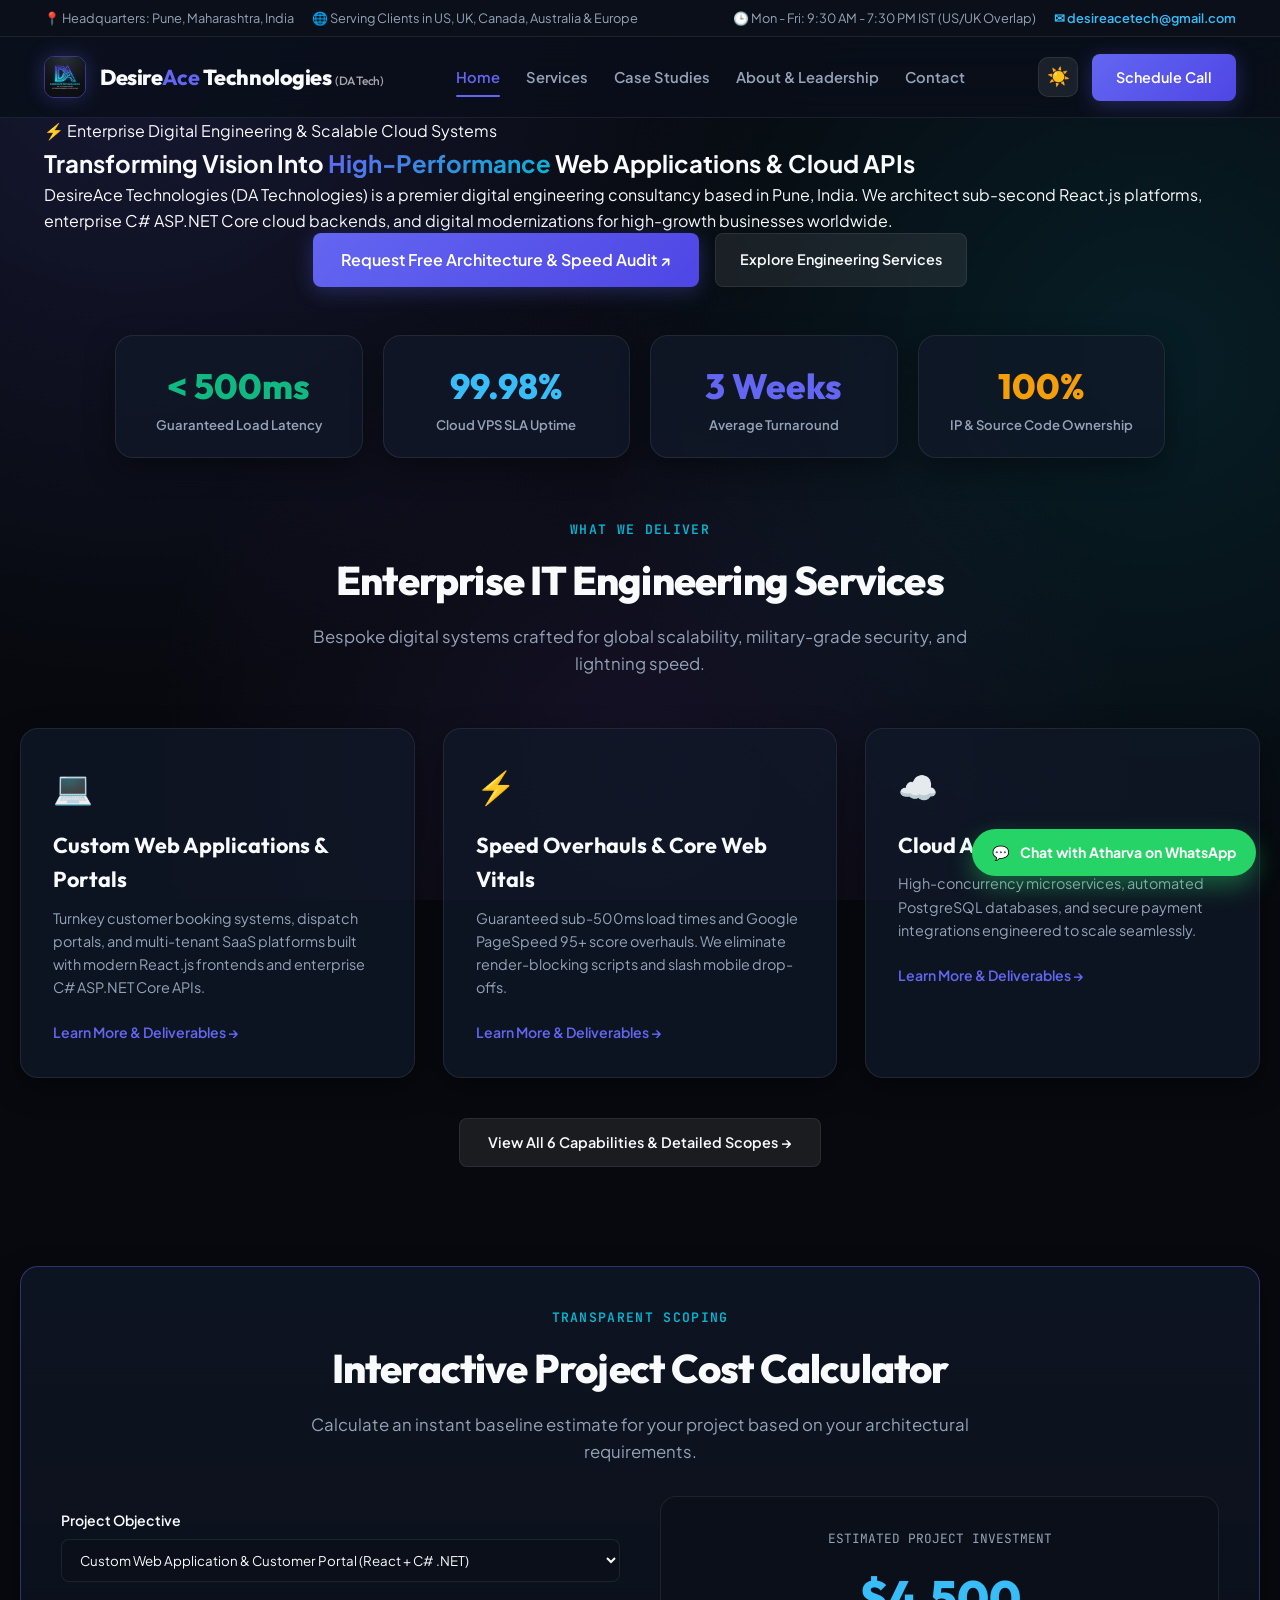
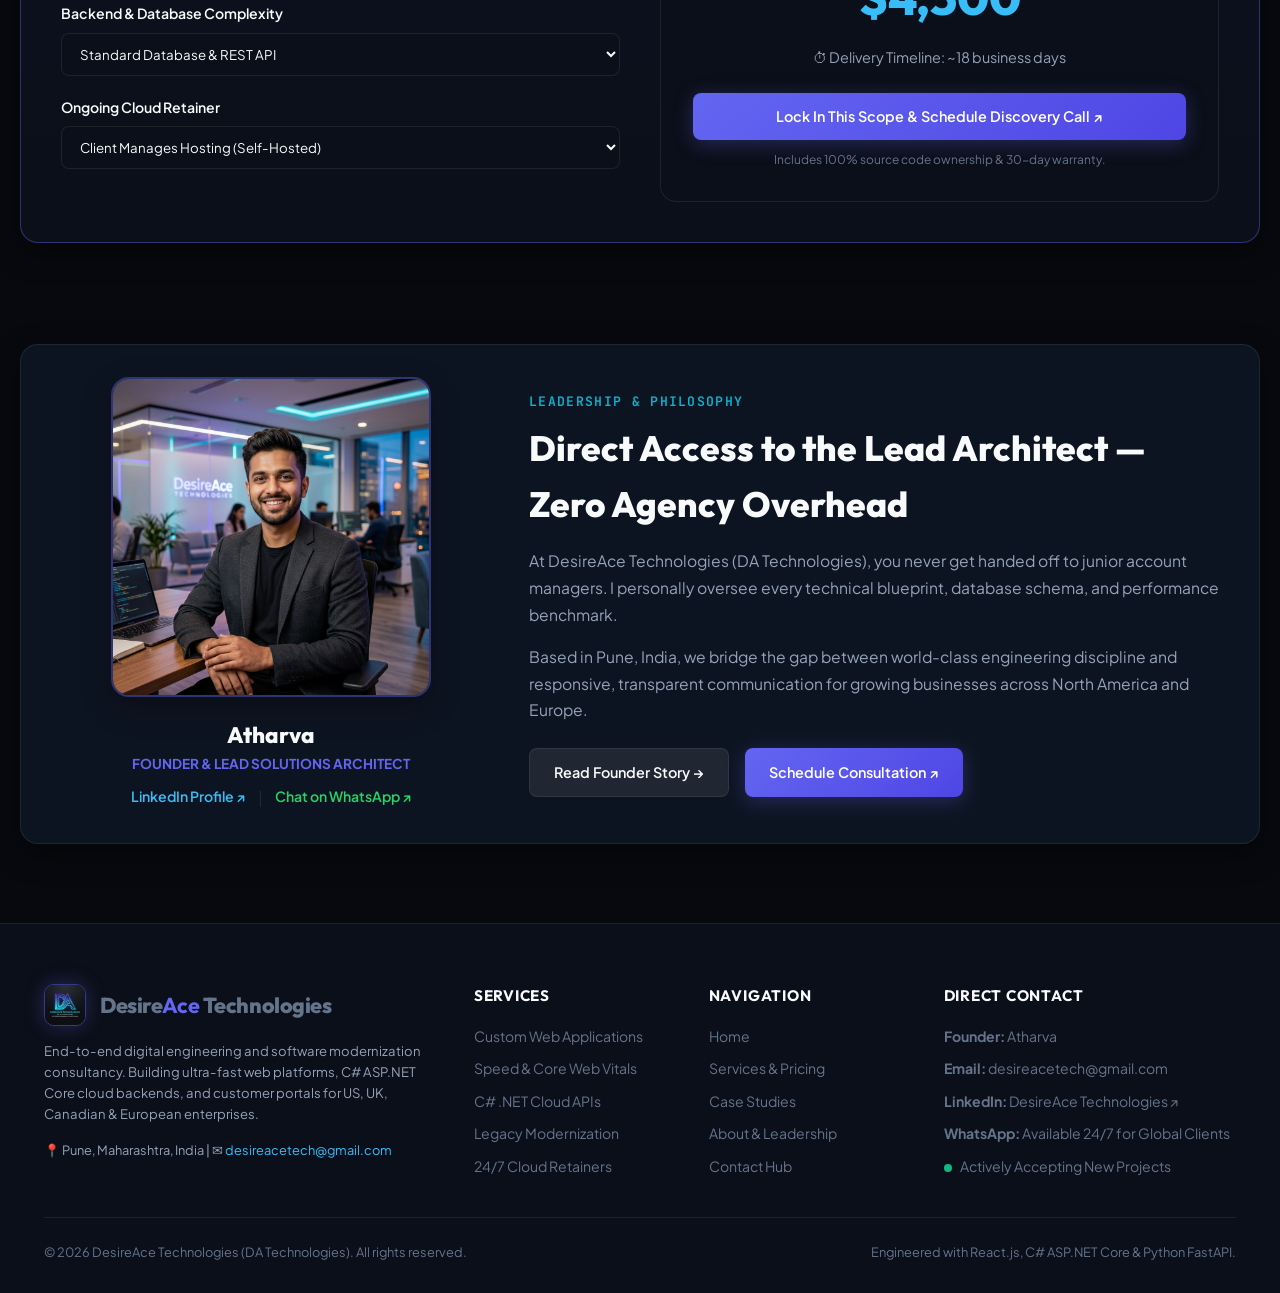
==== commit 4b0fb0dd: "Deploy enterprise multi-page website: Light/Dark theme, Services, About, Portfolio, Contact, founder" ====
--- a/index.html
+++ b/index.html
@@ -1,5 +1,5 @@
 <!DOCTYPE html>
-<html lang="en">
+<html lang="en" data-theme="dark">
 <head>
   <meta charset="UTF-8">
   <meta name="viewport" content="width=device-width, initial-scale=1.0">
@@ -8,10 +8,9 @@
   <meta name="description" content="DesireAce Technologies (DA Technologies) is a premier digital engineering and IT consulting agency based in Pune, India, building high-performance web applications, enterprise C# .NET APIs, and speed modernizations for clients across the US, UK, Canada, Australia, and Europe.">
   <meta name="keywords" content="DesireAce Technologies, DA Technologies, software development company pune, custom web application, React developer, C# ASP.NET Core, speed overhaul, IT consulting">
   
-  <!-- Canonical -->
   <link rel="canonical" href="https://atharvgujare.github.io/desireace-technologies/">
 
-  <!-- Open Graph / LinkedIn / Facebook Preview -->
+  <!-- Open Graph -->
   <meta property="og:type" content="website">
   <meta property="og:url" content="https://atharvgujare.github.io/desireace-technologies/">
   <meta property="og:title" content="DesireAce Technologies (DA Technologies) — High-Performance Web Applications & Cloud Systems">
@@ -20,7 +19,7 @@
   <meta property="og:image:width" content="1200">
   <meta property="og:image:height" content="630">
 
-  <!-- Twitter / X Card -->
+  <!-- Twitter Card -->
   <meta name="twitter:card" content="summary_large_image">
   <meta name="twitter:title" content="DesireAce Technologies (DA Technologies)">
   <meta name="twitter:description" content="High-performance web applications and speed modernizations for US & European businesses.">
@@ -34,698 +33,11 @@
   <link rel="preconnect" href="https://fonts.gstatic.com" crossorigin>
   <link href="https://fonts.googleapis.com/css2?family=Outfit:wght@300;400;500;600;700;800;900&family=Plus+Jakarta+Sans:wght@300;400;500;600;700&family=JetBrains+Mono:wght@400;500;600&display=swap" rel="stylesheet">
 
-  <style>
-    :root {
-      --font-sans: 'Plus Jakarta Sans', sans-serif;
-      --font-heading: 'Outfit', sans-serif;
-      --font-mono: 'JetBrains Mono', monospace;
-
-      --bg-dark: #07090e;
-      --bg-card: rgba(15, 22, 36, 0.75);
-      --bg-card-hover: rgba(24, 34, 56, 0.9);
-      
-      --accent-indigo: #6366f1;
-      --accent-cyan: #06b6d4;
-      --accent-blue: #38bdf8;
-      --accent-purple: #8b5cf6;
-      --accent-emerald: #10b981;
-      --accent-amber: #f59e0b;
-
-      --border-subtle: rgba(255, 255, 255, 0.08);
-      --border-glow: rgba(99, 102, 241, 0.4);
-
-      --text-main: #f8fafc;
-      --text-muted: #94a3b8;
-      --text-subtle: #64748b;
-    }
-
-    * {
-      box-sizing: border-box;
-      margin: 0;
-      padding: 0;
-    }
-
-    html {
-      scroll-behavior: smooth;
-    }
-
-    body {
-      font-family: var(--font-sans);
-      background-color: var(--bg-dark);
-      color: var(--text-main);
-      line-height: 1.6;
-      overflow-x: hidden;
-      background-image: 
-        radial-gradient(circle at 10% 5%, rgba(99, 102, 241, 0.18) 0%, transparent 45%),
-        radial-gradient(circle at 90% 40%, rgba(6, 182, 212, 0.14) 0%, transparent 45%),
-        radial-gradient(circle at 50% 85%, rgba(139, 92, 246, 0.12) 0%, transparent 50%);
-      background-attachment: fixed;
-    }
-
-    a {
-      color: inherit;
-      text-decoration: none;
-    }
-
-    .container {
-      max-width: 1240px;
-      margin: 0 auto;
-      padding: 0 24px;
-    }
-
-    /* Top Utility Bar */
-    .top-bar {
-      background: rgba(10, 14, 23, 0.95);
-      border-bottom: 1px solid var(--border-subtle);
-      font-size: 0.8rem;
-      color: var(--text-muted);
-      padding: 8px 0;
-    }
-
-    .top-bar-inner {
-      display: flex;
-      justify-content: space-between;
-      align-items: center;
-      flex-wrap: wrap;
-      gap: 12px;
-    }
-
-    .top-bar-left {
-      display: flex;
-      gap: 20px;
-      align-items: center;
-    }
-
-    .top-bar-right {
-      display: flex;
-      gap: 16px;
-      align-items: center;
-    }
-
-    /* Navigation */
-    header {
-      position: sticky;
-      top: 0;
-      z-index: 100;
-      background: rgba(7, 9, 14, 0.85);
-      backdrop-filter: blur(20px);
-      -webkit-backdrop-filter: blur(20px);
-      border-bottom: 1px solid var(--border-subtle);
-    }
-
-    .nav-inner {
-      display: flex;
-      align-items: center;
-      justify-content: space-between;
-      height: 80px;
-    }
-
-    .brand {
-      display: flex;
-      align-items: center;
-      gap: 14px;
-      font-family: var(--font-heading);
-      font-size: 1.35rem;
-      font-weight: 800;
-      letter-spacing: -0.02em;
-    }
-
-    .brand img {
-      width: 42px;
-      height: 42px;
-      border-radius: 10px;
-      object-fit: cover;
-      border: 1px solid rgba(99, 102, 241, 0.5);
-      box-shadow: 0 0 20px rgba(99, 102, 241, 0.4);
-    }
-
-    .nav-links {
-      display: flex;
-      align-items: center;
-      gap: 28px;
-      font-size: 0.9rem;
-      font-weight: 600;
-      color: var(--text-muted);
-    }
-
-    .nav-links a:hover {
-      color: #ffffff;
-    }
-
-    .btn {
-      display: inline-flex;
-      align-items: center;
-      justify-content: center;
-      gap: 8px;
-      padding: 12px 24px;
-      border-radius: 8px;
-      font-family: var(--font-sans);
-      font-size: 0.9rem;
-      font-weight: 600;
-      cursor: pointer;
-      transition: all 0.25s ease;
-      border: none;
-    }
-
-    .btn-primary {
-      background: linear-gradient(135deg, var(--accent-indigo), #4f46e5);
-      color: #ffffff;
-      box-shadow: 0 4px 20px rgba(99, 102, 241, 0.35);
-    }
-
-    .btn-primary:hover {
-      transform: translateY(-2px);
-      box-shadow: 0 6px 25px rgba(99, 102, 241, 0.5);
-    }
-
-    .btn-secondary {
-      background: rgba(255, 255, 255, 0.05);
-      color: #ffffff;
-      border: 1px solid var(--border-subtle);
-    }
-
-    .btn-secondary:hover {
-      background: rgba(255, 255, 255, 0.1);
-      border-color: rgba(255, 255, 255, 0.2);
-    }
-
-    .btn-cyan {
-      background: linear-gradient(135deg, var(--accent-cyan), #0284c7);
-      color: #ffffff;
-      box-shadow: 0 4px 20px rgba(6, 182, 212, 0.35);
-    }
-
-    .btn-cyan:hover {
-      transform: translateY(-2px);
-      box-shadow: 0 6px 25px rgba(6, 182, 212, 0.5);
-    }
-
-    /* Hero Section */
-    .hero {
-      padding: 90px 0 70px;
-      text-align: center;
-    }
-
-    .hero-badge {
-      display: inline-flex;
-      align-items: center;
-      gap: 8px;
-      padding: 6px 16px;
-      border-radius: 999px;
-      background: rgba(99, 102, 241, 0.1);
-      border: 1px solid rgba(99, 102, 241, 0.3);
-      color: #c7d2fe;
-      font-size: 0.84rem;
-      font-weight: 600;
-      margin-bottom: 24px;
-    }
-
-    .hero h1 {
-      font-family: var(--font-heading);
-      font-size: 3.5rem;
-      font-weight: 800;
-      line-height: 1.15;
-      letter-spacing: -0.03em;
-      margin-bottom: 24px;
-      max-width: 950px;
-      margin-left: auto;
-      margin-right: auto;
-    }
-
-    .gradient-text {
-      background: linear-gradient(135deg, #ffffff 30%, #818cf8 70%, #38bdf8 100%);
-      -webkit-background-clip: text;
-      -webkit-text-fill-color: transparent;
-    }
-
-    .hero p {
-      font-size: 1.15rem;
-      color: var(--text-muted);
-      max-width: 780px;
-      margin: 0 auto 36px;
-      line-height: 1.7;
-    }
-
-    .hero-actions {
-      display: flex;
-      justify-content: center;
-      gap: 16px;
-      margin-bottom: 48px;
-      flex-wrap: wrap;
-    }
-
-    .hero-metrics {
-      display: grid;
-      grid-template-columns: repeat(4, 1fr);
-      gap: 20px;
-      max-width: 1000px;
-      margin: 0 auto;
-    }
-
-    .metric-card {
-      background: var(--bg-card);
-      border: 1px solid var(--border-subtle);
-      border-radius: 14px;
-      padding: 20px 16px;
-      backdrop-filter: blur(12px);
-      text-align: center;
-      transition: all 0.3s ease;
-    }
-
-    .metric-card:hover {
-      border-color: var(--accent-indigo);
-      transform: translateY(-3px);
-    }
-
-    .metric-number {
-      font-family: var(--font-heading);
-      font-size: 2.1rem;
-      font-weight: 800;
-      color: #ffffff;
-      margin-bottom: 4px;
-    }
-
-    .metric-label {
-      font-size: 0.8rem;
-      color: var(--text-muted);
-      font-weight: 500;
-    }
-
-    /* Section Titles */
-    .section-title {
-      text-align: center;
-      margin-bottom: 60px;
-    }
-
-    .section-subtitle {
-      font-size: 0.82rem;
-      font-family: var(--font-mono);
-      color: var(--accent-cyan);
-      text-transform: uppercase;
-      letter-spacing: 0.1em;
-      margin-bottom: 8px;
-      font-weight: 600;
-    }
-
-    .section-title h2 {
-      font-family: var(--font-heading);
-      font-size: 2.5rem;
-      font-weight: 800;
-      letter-spacing: -0.02em;
-      margin-bottom: 14px;
-    }
-
-    .section-title p {
-      color: var(--text-muted);
-      max-width: 650px;
-      margin: 0 auto;
-      font-size: 1.05rem;
-    }
-
-    /* Services Grid */
-    .services-grid {
-      display: grid;
-      grid-template-columns: repeat(auto-fit, minmax(350px, 1fr));
-      gap: 28px;
-      margin-bottom: 90px;
-    }
-
-    .service-card {
-      background: var(--bg-card);
-      border: 1px solid var(--border-subtle);
-      border-radius: 16px;
-      padding: 32px;
-      transition: all 0.3s ease;
-      display: flex;
-      flex-direction: column;
-      justify-content: space-between;
-      backdrop-filter: blur(14px);
-    }
-
-    .service-card:hover {
-      border-color: rgba(99, 102, 241, 0.45);
-      background: var(--bg-card-hover);
-      transform: translateY(-4px);
-      box-shadow: 0 12px 35px rgba(0, 0, 0, 0.4);
-    }
-
-    .service-icon-box {
-      width: 52px;
-      height: 52px;
-      border-radius: 12px;
-      display: flex;
-      align-items: center;
-      justify-content: center;
-      margin-bottom: 20px;
-      font-size: 1.4rem;
-    }
-
-    .service-card h3 {
-      font-family: var(--font-heading);
-      font-size: 1.35rem;
-      font-weight: 700;
-      margin-bottom: 12px;
-      color: #ffffff;
-    }
-
-    .service-card p {
-      font-size: 0.92rem;
-      color: var(--text-muted);
-      line-height: 1.65;
-      margin-bottom: 20px;
-    }
-
-    .service-features {
-      list-style: none;
-      margin-bottom: 24px;
-      font-size: 0.85rem;
-      color: #cbd5e1;
-    }
-
-    .service-features li {
-      margin-bottom: 8px;
-      display: flex;
-      align-items: center;
-      gap: 8px;
-    }
-
-    .service-features li span {
-      color: var(--accent-emerald);
-      font-weight: bold;
-    }
-
-    .service-tech-tags {
-      display: flex;
-      gap: 6px;
-      flex-wrap: wrap;
-      border-top: 1px solid var(--border-subtle);
-      padding-top: 16px;
-    }
-
-    .tech-pill {
-      font-size: 0.72rem;
-      font-family: var(--font-mono);
-      font-weight: 600;
-      padding: 3px 8px;
-      border-radius: 4px;
-      background: rgba(255, 255, 255, 0.05);
-      color: #cbd5e1;
-    }
-
-    /* Technology Matrix */
-    .tech-matrix {
-      background: var(--bg-card);
-      border: 1px solid var(--border-subtle);
-      border-radius: 20px;
-      padding: 40px;
-      margin-bottom: 90px;
-    }
-
-    .tech-grid {
-      display: grid;
-      grid-template-columns: repeat(auto-fit, minmax(240px, 1fr));
-      gap: 30px;
-      margin-top: 30px;
-    }
-
-    .tech-group h4 {
-      font-family: var(--font-heading);
-      font-size: 1.1rem;
-      color: #818cf8;
-      margin-bottom: 14px;
-      border-bottom: 1px solid var(--border-subtle);
-      padding-bottom: 8px;
-    }
-
-    .tech-items {
-      display: flex;
-      flex-direction: column;
-      gap: 10px;
-    }
-
-    .tech-item {
-      display: flex;
-      align-items: center;
-      gap: 10px;
-      font-size: 0.88rem;
-      color: #e2e8f0;
-    }
-
-    .tech-item span.bullet {
-      width: 6px;
-      height: 6px;
-      border-radius: 50%;
-      background: var(--accent-cyan);
-    }
-
-    /* Delivery Process */
-    .process-grid {
-      display: grid;
-      grid-template-columns: repeat(4, 1fr);
-      gap: 20px;
-      margin-bottom: 90px;
-    }
-
-    .process-card {
-      background: var(--bg-card);
-      border: 1px solid var(--border-subtle);
-      border-radius: 16px;
-      padding: 28px 22px;
-      position: relative;
-    }
-
-    .process-step {
-      font-family: var(--font-mono);
-      font-size: 1.8rem;
-      font-weight: 800;
-      color: rgba(99, 102, 241, 0.4);
-      margin-bottom: 12px;
-    }
-
-    .process-card h3 {
-      font-family: var(--font-heading);
-      font-size: 1.15rem;
-      font-weight: 700;
-      margin-bottom: 8px;
-    }
-
-    .process-card p {
-      font-size: 0.85rem;
-      color: var(--text-muted);
-      line-height: 1.5;
-    }
-
-    /* Interactive Cost Estimator */
-    .estimator-box {
-      background: linear-gradient(180deg, rgba(18, 26, 44, 0.9) 0%, rgba(10, 15, 26, 0.95) 100%);
-      border: 1px solid rgba(99, 102, 241, 0.35);
-      border-radius: 20px;
-      padding: 40px;
-      margin-bottom: 90px;
-      box-shadow: 0 20px 40px rgba(0, 0, 0, 0.5);
-    }
-
-    .estimator-grid {
-      display: grid;
-      grid-template-columns: 1.2fr 1fr;
-      gap: 40px;
-      align-items: center;
-    }
-
-    .control-group {
-      margin-bottom: 20px;
-    }
-
-    .control-group label {
-      display: block;
-      font-size: 0.88rem;
-      font-weight: 600;
-      color: #cbd5e1;
-      margin-bottom: 8px;
-    }
-
-    .control-group select, .control-group input[type="range"] {
-      width: 100%;
-      background: rgba(255, 255, 255, 0.05);
-      border: 1px solid var(--border-subtle);
-      border-radius: 8px;
-      padding: 10px 14px;
-      color: #fff;
-      font-family: var(--font-sans);
-      outline: none;
-    }
-
-    .estimator-result {
-      background: rgba(7, 9, 14, 0.7);
-      border: 1px solid rgba(6, 182, 212, 0.3);
-      border-radius: 16px;
-      padding: 30px;
-      text-align: center;
-    }
-
-    .estimator-price {
-      font-family: var(--font-heading);
-      font-size: 3rem;
-      font-weight: 800;
-      color: #38bdf8;
-      margin: 10px 0;
-    }
-
-    /* Pricing Section */
-    .pricing-grid {
-      display: grid;
-      grid-template-columns: repeat(3, 1fr);
-      gap: 28px;
-      margin-bottom: 90px;
-    }
-
-    .pricing-card {
-      background: var(--bg-card);
-      border: 1px solid var(--border-subtle);
-      border-radius: 18px;
-      padding: 36px 30px;
-      display: flex;
-      flex-direction: column;
-      justify-content: space-between;
-      position: relative;
-    }
-
-    .pricing-card.popular {
-      border-color: var(--accent-indigo);
-      box-shadow: 0 0 35px rgba(99, 102, 241, 0.25);
-    }
-
-    .popular-tag {
-      position: absolute;
-      top: -12px;
-      left: 50%;
-      transform: translateX(-50%);
-      background: linear-gradient(135deg, var(--accent-indigo), var(--accent-purple));
-      color: #fff;
-      font-size: 0.75rem;
-      font-weight: 700;
-      padding: 4px 14px;
-      border-radius: 999px;
-      letter-spacing: 0.05em;
-      text-transform: uppercase;
-    }
-
-    .price {
-      font-family: var(--font-heading);
-      font-size: 2.6rem;
-      font-weight: 800;
-      color: #ffffff;
-      margin: 18px 0;
-    }
-
-    .price span {
-      font-size: 0.95rem;
-      color: var(--text-muted);
-      font-weight: 400;
-    }
-
-    /* About & Pune HQ Section */
-    .about-box {
-      background: var(--bg-card);
-      border: 1px solid var(--border-subtle);
-      border-radius: 20px;
-      padding: 44px;
-      margin-bottom: 90px;
-      display: grid;
-      grid-template-columns: 1fr 1fr;
-      gap: 40px;
-      align-items: center;
-    }
-
-    /* Contact Section */
-    .contact-box {
-      background: linear-gradient(180deg, rgba(16, 24, 40, 0.8) 0%, rgba(8, 12, 20, 0.95) 100%);
-      border: 1px solid var(--border-subtle);
-      border-radius: 20px;
-      padding: 48px;
-      margin-bottom: 90px;
-      display: grid;
-      grid-template-columns: 1fr 1.2fr;
-      gap: 48px;
-    }
-
-    .contact-form {
-      display: flex;
-      flex-direction: column;
-      gap: 16px;
-    }
-
-    .contact-form input, .contact-form textarea, .contact-form select {
-      width: 100%;
-      background: rgba(255, 255, 255, 0.04);
-      border: 1px solid var(--border-subtle);
-      border-radius: 8px;
-      padding: 13px 16px;
-      color: #ffffff;
-      font-family: var(--font-sans);
-      font-size: 0.9rem;
-      outline: none;
-      transition: all 0.2s ease;
-    }
-
-    .contact-form input:focus, .contact-form textarea:focus, .contact-form select:focus {
-      border-color: var(--accent-indigo);
-      background: rgba(255, 255, 255, 0.07);
-    }
-
-    /* Footer */
-    footer {
-      border-top: 1px solid var(--border-subtle);
-      background: #04060a;
-      padding: 60px 0 30px;
-      color: var(--text-subtle);
-      font-size: 0.85rem;
-    }
-
-    .footer-grid {
-      display: grid;
-      grid-template-columns: 2fr 1fr 1fr 1.5fr;
-      gap: 40px;
-      margin-bottom: 40px;
-    }
-
-    .footer-col h5 {
-      color: #f1f5f9;
-      font-family: var(--font-heading);
-      font-size: 0.95rem;
-      font-weight: 700;
-      margin-bottom: 16px;
-      text-transform: uppercase;
-      letter-spacing: 0.05em;
-    }
-
-    .footer-col ul {
-      list-style: none;
-      display: flex;
-      flex-direction: column;
-      gap: 10px;
-    }
-
-    .footer-col ul a:hover {
-      color: #ffffff;
-    }
-
-    @media (max-width: 960px) {
-      .hero h1 { font-size: 2.6rem; }
-      .hero-metrics { grid-template-columns: repeat(2, 1fr); }
-      .process-grid { grid-template-columns: repeat(2, 1fr); }
-      .pricing-grid { grid-template-columns: 1fr; }
-      .about-box { grid-template-columns: 1fr; }
-      .contact-box { grid-template-columns: 1fr; }
-      .estimator-grid { grid-template-columns: 1fr; }
-      .footer-grid { grid-template-columns: 1fr 1fr; }
-      .nav-links { display: none; }
-    }
-  </style>
+  <link rel="stylesheet" href="css/styles.css">
 </head>
 <body>
 
-  <!-- Top Utility Bar (Sdaemon Corporate Style) -->
+  <!-- Top Utility Bar (Sdaemon Style) -->
   <div class="top-bar">
     <div class="container top-bar-inner">
       <div class="top-bar-left">
@@ -734,313 +46,141 @@
       </div>
       <div class="top-bar-right">
         <span>🕒 Mon - Fri: 9:30 AM - 7:30 PM IST (US/UK Overlap)</span>
-        <a href="mailto:desireacetech@gmail.com" style="color: #38bdf8; font-weight: 600;">✉ desireacetech@gmail.com</a>
+        <a href="mailto:desireacetech@gmail.com" style="color: var(--accent-blue); font-weight: 600;">✉ desireacetech@gmail.com</a>
       </div>
     </div>
   </div>
 
-  <!-- Navigation Bar -->
+  <!-- Main Navigation -->
   <header>
     <div class="container nav-inner">
-      <a href="#" class="brand">
+      <a href="index.html" class="brand">
         <img src="assets/logo.jpg" alt="DesireAce Technologies Logo">
-        <span>Desire<strong style="color: #818cf8;">Ace</strong> Technologies <span style="font-size: 0.78rem; opacity: 0.65; font-weight: 500;">(DA Tech)</span></span>
+        <span>Desire<strong style="color: var(--accent-indigo);">Ace</strong> Technologies <span style="font-size: 0.75rem; opacity: 0.65; font-weight: 500;">(DA Tech)</span></span>
       </a>
 
       <nav class="nav-links">
-        <a href="#services">Services</a>
-        <a href="#tech-stack">Tech Stack</a>
-        <a href="#process">Process</a>
-        <a href="#estimator">Cost Calculator</a>
-        <a href="#pricing">Pricing</a>
-        <a href="#about">About</a>
-        <a href="#contact">Contact</a>
+        <a href="index.html" class="active">Home</a>
+        <a href="services.html">Services</a>
+        <a href="portfolio.html">Case Studies</a>
+        <a href="about.html">About & Leadership</a>
+        <a href="contact.html">Contact</a>
       </nav>
 
-      <a href="#contact" class="btn btn-primary">Schedule Discovery Call</a>
+      <div class="nav-actions">
+        <!-- Sun / Moon Theme Toggle -->
+        <button class="theme-toggle-btn" aria-label="Toggle Light / Dark Mode">☀️</button>
+        <a href="contact.html" class="btn btn-primary">Schedule Call</a>
+        <button class="mobile-menu-btn" aria-label="Open Menu">☰</button>
+      </div>
     </div>
   </header>
 
   <!-- Hero Section -->
-  <section class="hero container">
+  <section class="hero container reveal">
     <div class="hero-badge">
       <span>⚡ Enterprise Digital Engineering & Scalable Cloud Systems</span>
     </div>
 
     <h1>
-      Transforming Vision Into <span class="gradient-text">High-Performance</span> Web Applications & Cloud APIs
+      Transforming Vision Into <span style="background: linear-gradient(135deg, var(--accent-indigo), var(--accent-cyan)); -webkit-background-clip: text; -webkit-text-fill-color: transparent;">High-Performance</span> Web Applications & Cloud APIs
     </h1>
 
     <p>
-      DesireAce Technologies (DA Technologies) is a modern software engineering consultancy based in Pune, India. We architect sub-second React.js applications, enterprise C# ASP.NET Core cloud backends, and digital modernizations for high-growth businesses in the US, UK, Canada, and Europe.
+      DesireAce Technologies (DA Technologies) is a premier digital engineering consultancy based in Pune, India. We architect sub-second React.js platforms, enterprise C# ASP.NET Core cloud backends, and digital modernizations for high-growth businesses worldwide.
     </p>
 
-    <div class="hero-actions">
-      <a href="#contact" class="btn btn-primary" style="padding: 14px 30px; font-size: 1rem;">
+    <div style="display: flex; justify-content: center; gap: 16px; margin-bottom: 48px; flex-wrap: wrap;">
+      <a href="contact.html" class="btn btn-primary" style="padding: 14px 28px; font-size: 1rem;">
         Request Free Architecture & Speed Audit ↗
       </a>
-      <a href="#estimator" class="btn btn-secondary" style="padding: 14px 26px;">
-        Calculate Project Estimate
+      <a href="services.html" class="btn btn-secondary" style="padding: 14px 24px;">
+        Explore Engineering Services
       </a>
     </div>
 
     <!-- Verified Performance Metrics -->
-    <div class="hero-metrics">
-      <div class="metric-card">
-        <div class="metric-number" style="color: #10b981;">&lt; 500ms</div>
-        <div class="metric-label">Guaranteed Load Latency</div>
-      </div>
-      <div class="metric-card">
-        <div class="metric-number" style="color: #38bdf8;">99.98%</div>
-        <div class="metric-label">Cloud VPS SLA Uptime</div>
-      </div>
-      <div class="metric-card">
-        <div class="metric-number" style="color: #818cf8;">3 Weeks</div>
-        <div class="metric-label">Average MVP Turnaround</div>
-      </div>
-      <div class="metric-card">
-        <div class="metric-number" style="color: #f59e0b;">100%</div>
-        <div class="metric-label">Intellectual Property Ownership</div>
+    <div style="display: grid; grid-template-columns: repeat(auto-fit, minmax(200px, 1fr)); gap: 20px; max-width: 1050px; margin: 0 auto;">
+      <div class="glass-card" style="padding: 22px 18px; text-align: center;">
+        <div style="font-family: var(--font-heading); font-size: 2.2rem; font-weight: 800; color: var(--accent-emerald);">&lt; 500ms</div>
+        <div style="font-size: 0.82rem; color: var(--text-muted); font-weight: 600;">Guaranteed Load Latency</div>
+      </div>
+      <div class="glass-card" style="padding: 22px 18px; text-align: center;">
+        <div style="font-family: var(--font-heading); font-size: 2.2rem; font-weight: 800; color: var(--accent-blue);">99.98%</div>
+        <div style="font-size: 0.82rem; color: var(--text-muted); font-weight: 600;">Cloud VPS SLA Uptime</div>
+      </div>
+      <div class="glass-card" style="padding: 22px 18px; text-align: center;">
+        <div style="font-family: var(--font-heading); font-size: 2.2rem; font-weight: 800; color: var(--accent-indigo);">3 Weeks</div>
+        <div style="font-size: 0.82rem; color: var(--text-muted); font-weight: 600;">Average Turnaround</div>
+      </div>
+      <div class="glass-card" style="padding: 22px 18px; text-align: center;">
+        <div style="font-family: var(--font-heading); font-size: 2.2rem; font-weight: 800; color: var(--accent-amber);">100%</div>
+        <div style="font-size: 0.82rem; color: var(--text-muted); font-weight: 600;">IP & Source Code Ownership</div>
       </div>
     </div>
   </section>
 
-  <!-- Core Services Section (Inspired by Sdaemon Infotech Offerings) -->
-  <section id="services" class="container" style="padding: 40px 0;">
+  <!-- Core Services Preview Section -->
+  <section class="container reveal" style="padding: 60px 0;">
     <div class="section-title">
-      <div class="section-subtitle">Core Capabilities</div>
-      <h2>End-to-End IT Services & Engineering</h2>
-      <p>From greenfield web applications to legacy modernization, we build resilient digital systems tailored to your business model.</p>
-    </div>
-
-    <div class="services-grid">
-      <!-- Service 1 -->
-      <div class="service-card">
-        <div>
-          <div class="service-icon-box" style="background: rgba(99, 102, 241, 0.15); color: #818cf8;">💻</div>
-          <h3>Custom Web Applications & Portals</h3>
-          <p>Full-stack web software built from scratch for customer booking, logistics dispatch, B2B marketplaces, and automated workflows.</p>
-          <ul class="service-features">
-            <li><span>✓</span> Reactive user interfaces built with React.js & Vite</li>
-            <li><span>✓</span> Enterprise-grade C# ASP.NET Core REST APIs</li>
-            <li><span>✓</span> Role-based authentication (JWT / OAuth2 / Identity)</li>
-            <li><span>✓</span> Integrated Stripe & PayPal checkout gateways</li>
-          </ul>
-        </div>
-        <div class="service-tech-tags">
-          <span class="tech-pill">React.js</span>
-          <span class="tech-pill">C# .NET</span>
-          <span class="tech-pill">PostgreSQL</span>
-          <span class="tech-pill">Stripe API</span>
-        </div>
-      </div>
-
-      <!-- Service 2 -->
-      <div class="service-card">
-        <div>
-          <div class="service-icon-box" style="background: rgba(16, 185, 129, 0.15); color: #34d399;">⚡</div>
-          <h3>Speed Overhauls & Core Web Vitals</h3>
-          <p>Transform sluggish websites into sub-500ms rockets. We eradicate render-blocking scripts, optimize LCP, and boost conversion rates.</p>
-          <ul class="service-features">
-            <li><span>✓</span> Google PageSpeed 95+ desktop & mobile audit</li>
-            <li><span>✓</span> Largest Contentful Paint (LCP) reduction under 600ms</li>
-            <li><span>✓</span> Dynamic asset minification, Brotli compression & CDN</li>
-            <li><span>✓</span> SEO metadata, JSON-LD schema & social cards</li>
-          </ul>
-        </div>
-        <div class="service-tech-tags">
-          <span class="tech-pill">Core Web Vitals</span>
-          <span class="tech-pill">Next.js/Vite</span>
-          <span class="tech-pill">Lighthouse 95+</span>
-          <span class="tech-pill">Cloudflare CDN</span>
-        </div>
-      </div>
-
-      <!-- Service 3 -->
-      <div class="service-card">
-        <div>
-          <div class="service-icon-box" style="background: rgba(6, 182, 212, 0.15); color: #22d3ee;">☁️</div>
-          <h3>Cloud Architecture & API Engineering</h3>
-          <p>Robust cloud backends and microservices engineered to handle millions of transactions securely with automated failover.</p>
-          <ul class="service-features">
-            <li><span>✓</span> Scalable RESTful & GraphQL microservice backends</li>
-            <li><span>✓</span> High-concurrency Python FastAPI & C# .NET pipelines</li>
-            <li><span>✓</span> Relational & document databases with auto-indexing</li>
-            <li><span>✓</span> Dockerized deployment pipelines with GitHub CI/CD</li>
-          </ul>
-        </div>
-        <div class="service-tech-tags">
-          <span class="tech-pill">FastAPI</span>
-          <span class="tech-pill">ASP.NET 10</span>
-          <span class="tech-pill">Docker</span>
-          <span class="tech-pill">PostgreSQL</span>
-        </div>
-      </div>
-
-      <!-- Service 4 -->
-      <div class="service-card">
-        <div>
-          <div class="service-icon-box" style="background: rgba(245, 158, 11, 0.15); color: #fbbf24;">🔄</div>
-          <h3>Legacy Modernization & Digital Migration</h3>
-          <p>Replace paper forms, fragmented spreadsheets, and slow legacy CMS setups with sleek, unified digital web portals.</p>
-          <ul class="service-features">
-            <li><span>✓</span> 100% paperless operation migrations</li>
-            <li><span>✓</span> Automated data export, cleansing & SQL seeding</li>
-            <li><span>✓</span> Zero-downtime database cutovers</li>
-            <li><span>✓</span> Intuitive staff training and automated reporting</li>
-          </ul>
-        </div>
-        <div class="service-tech-tags">
-          <span class="tech-pill">Legacy Migration</span>
-          <span class="tech-pill">Automated ETL</span>
-          <span class="tech-pill">Zero Downtime</span>
-        </div>
-      </div>
-
-      <!-- Service 5 -->
-      <div class="service-card">
-        <div>
-          <div class="service-icon-box" style="background: rgba(236, 72, 153, 0.15); color: #f472b6;">🛡️</div>
-          <h3>Security Hardening & QA Automation</h3>
-          <p>Enterprise protection against OWASP Top-10 vulnerabilities, automated penetration checks, and end-to-end regression test suites.</p>
-          <ul class="service-features">
-            <li><span>✓</span> HTTPS/TLS 1.3 strict enforcement & HSTS headers</li>
-            <li><span>✓</span> SQL injection, XSS & CSRF mitigation</li>
-            <li><span>✓</span> End-to-end integration testing (Playwright & NUnit)</li>
-            <li><span>✓</span> Automated daily disaster-recovery database backups</li>
-          </ul>
-        </div>
-        <div class="service-tech-tags">
-          <span class="tech-pill">OWASP Security</span>
-          <span class="tech-pill">Playwright QA</span>
-          <span class="tech-pill">Auto Backups</span>
-        </div>
-      </div>
-
-      <!-- Service 6 -->
-      <div class="service-card">
-        <div>
-          <div class="service-icon-box" style="background: rgba(139, 92, 246, 0.15); color: #a78bfa;">🛠️</div>
-          <h3>24/7 Managed Cloud Server Retainers</h3>
-          <p>Completely hands-off server administration, uptime monitoring, and feature evolution for businesses without an in-house DevOps team.</p>
-          <ul class="service-features">
-            <li><span>✓</span> Real-time server health and memory monitoring</li>
-            <li><span>✓</span> Automated SSL certificate renewals</li>
-            <li><span>✓</span> Priority bug-fix turnaround within 2 hours</li>
-            <li><span>✓</span> Included 5 to 10 hours monthly feature tweaks</li>
-          </ul>
-        </div>
-        <div class="service-tech-tags">
-          <span class="tech-pill">$350/mo Retainer</span>
-          <span class="tech-pill">Uptime 99.98%</span>
-          <span class="tech-pill">Direct WhatsApp</span>
-        </div>
-      </div>
+      <div class="section-subtitle">What We Deliver</div>
+      <h2>Enterprise IT Engineering Services</h2>
+      <p>Bespoke digital systems crafted for global scalability, military-grade security, and lightning speed.</p>
+    </div>
+
+    <div style="display: grid; grid-template-columns: repeat(auto-fit, minmax(340px, 1fr)); gap: 28px;">
+      <!-- Service Card 1 -->
+      <div class="glass-card">
+        <div style="font-size: 2rem; margin-bottom: 16px;">💻</div>
+        <h3 style="font-family: var(--font-heading); font-size: 1.35rem; margin-bottom: 10px;">Custom Web Applications & Portals</h3>
+        <p style="font-size: 0.9rem; color: var(--text-muted); line-height: 1.6; margin-bottom: 20px;">
+          Turnkey customer booking systems, dispatch portals, and multi-tenant SaaS platforms built with modern React.js frontends and enterprise C# ASP.NET Core APIs.
+        </p>
+        <a href="services.html#web-apps" style="color: var(--accent-indigo); font-weight: 600; font-size: 0.88rem;">Learn More & Deliverables &rarr;</a>
+      </div>
+
+      <!-- Service Card 2 -->
+      <div class="glass-card">
+        <div style="font-size: 2rem; margin-bottom: 16px;">⚡</div>
+        <h3 style="font-family: var(--font-heading); font-size: 1.35rem; margin-bottom: 10px;">Speed Overhauls & Core Web Vitals</h3>
+        <p style="font-size: 0.9rem; color: var(--text-muted); line-height: 1.6; margin-bottom: 20px;">
+          Guaranteed sub-500ms load times and Google PageSpeed 95+ score overhauls. We eliminate render-blocking scripts and slash mobile drop-offs.
+        </p>
+        <a href="services.html#speed" style="color: var(--accent-indigo); font-weight: 600; font-size: 0.88rem;">Learn More & Deliverables &rarr;</a>
+      </div>
+
+      <!-- Service Card 3 -->
+      <div class="glass-card">
+        <div style="font-size: 2rem; margin-bottom: 16px;">☁️</div>
+        <h3 style="font-family: var(--font-heading); font-size: 1.35rem; margin-bottom: 10px;">Cloud Architecture & REST APIs</h3>
+        <p style="font-size: 0.9rem; color: var(--text-muted); line-height: 1.6; margin-bottom: 20px;">
+          High-concurrency microservices, automated PostgreSQL databases, and secure payment integrations engineered to scale seamlessly.
+        </p>
+        <a href="services.html#cloud" style="color: var(--accent-indigo); font-weight: 600; font-size: 0.88rem;">Learn More & Deliverables &rarr;</a>
+      </div>
+    </div>
+
+    <div style="text-align: center; margin-top: 40px;">
+      <a href="services.html" class="btn btn-secondary" style="padding: 12px 28px;">
+        View All 6 Capabilities & Detailed Scopes &rarr;
+      </a>
     </div>
   </section>
 
-  <!-- Technology Stack Matrix -->
-  <section id="tech-stack" class="container" style="padding: 20px 0 60px;">
-    <div class="tech-matrix">
-      <div class="section-title" style="margin-bottom: 20px;">
-        <div class="section-subtitle">Our Tooling</div>
-        <h2>Enterprise Technology Ecosystem</h2>
-        <p>We build with battle-tested, high-performance tech stacks chosen for maximum speed, security, and long-term maintainability.</p>
-      </div>
-
-      <div class="tech-grid">
-        <div class="tech-group">
-          <h4>Frontend Engineering</h4>
-          <div class="tech-items">
-            <div class="tech-item"><span class="bullet"></span> React.js & Vite (Ultra-Fast Bundling)</div>
-            <div class="tech-item"><span class="bullet"></span> Next.js & TypeScript</div>
-            <div class="tech-item"><span class="bullet"></span> Responsive Vanilla CSS & Tailwind</div>
-            <div class="tech-item"><span class="bullet"></span> Lucide Icons & Rich UI Micro-Interactions</div>
-          </div>
-        </div>
-
-        <div class="tech-group">
-          <h4>Backend & APIs</h4>
-          <div class="tech-items">
-            <div class="tech-item"><span class="bullet"></span> C# ASP.NET Core 10 Web API</div>
-            <div class="tech-item"><span class="bullet"></span> Python 3.12 & FastAPI</div>
-            <div class="tech-item"><span class="bullet"></span> RESTful & WebSocket Real-time Services</div>
-            <div class="tech-item"><span class="bullet"></span> Entity Framework Core (ORM)</div>
-          </div>
-        </div>
-
-        <div class="tech-group">
-          <h4>Databases & Storage</h4>
-          <div class="tech-items">
-            <div class="tech-item"><span class="bullet"></span> PostgreSQL (High-Concurrency Enterprise)</div>
-            <div class="tech-item"><span class="bullet"></span> SQLite (Embedded High-Speed Edge)</div>
-            <div class="tech-item"><span class="bullet"></span> Redis In-Memory Cache</div>
-            <div class="tech-item"><span class="bullet"></span> Automated Snapshot Backups</div>
-          </div>
-        </div>
-
-        <div class="tech-group">
-          <h4>Cloud, Hosting & CI/CD</h4>
-          <div class="tech-items">
-            <div class="tech-item"><span class="bullet"></span> Cloudflare CDN & Global DNS</div>
-            <div class="tech-item"><span class="bullet"></span> GitHub Actions Automated Deployments</div>
-            <div class="tech-item"><span class="bullet"></span> Linux Cloud VPS & Docker Containers</div>
-            <div class="tech-item"><span class="bullet"></span> NGINX Reverse Proxy & SSL Automation</div>
-          </div>
-        </div>
-      </div>
-    </div>
-  </section>
-
-  <!-- 4-Stage Agile Engineering Delivery Model -->
-  <section id="process" class="container" style="padding: 20px 0 60px;">
-    <div class="section-title">
-      <div class="section-subtitle">How We Work</div>
-      <h2>Our 4-Stage Agile Delivery Process</h2>
-      <p>Transparent milestones. No surprise hourly billing. Complete visibility from first call to production launch.</p>
-    </div>
-
-    <div class="process-grid">
-      <div class="process-card">
-        <div class="process-step">01</div>
-        <h3>Technical Blueprint</h3>
-        <p>A 45-minute discovery session where we map your exact software requirements, database schema, and performance goals into a fixed-scope proposal.</p>
-      </div>
-
-      <div class="process-card">
-        <div class="process-step">02</div>
-        <h3>Interactive Prototype</h3>
-        <p>Within 5 days, we build a clickable React prototype of your core flows so you can test the user experience before back-end code is deployed.</p>
-      </div>
-
-      <div class="process-card">
-        <div class="process-step">03</div>
-        <h3>Full-Stack Sprint</h3>
-        <p>We engineer the C# API, database models, payment gateways, and security layer in iterative sprints with staging environment access.</p>
-      </div>
-
-      <div class="process-card">
-        <div class="process-step">04</div>
-        <h3>Cloud Launch & SLA</h3>
-        <p>We deploy your application to a global cloud CDN, run full PageSpeed/Lighthouse checks, and transition to hands-off maintenance.</p>
-      </div>
-    </div>
-  </section>
-
-  <!-- Interactive Project Cost Calculator -->
-  <section id="estimator" class="container" style="padding: 20px 0 60px;">
-    <div class="estimator-box">
+  <!-- Interactive Cost Estimator -->
+  <section class="container reveal" style="padding: 40px 0 60px;">
+    <div class="glass-card" style="background: linear-gradient(180deg, var(--bg-card) 0%, var(--bg-surface) 100%); border: 1px solid var(--border-glow); padding: 40px;">
       <div class="section-title" style="margin-bottom: 30px;">
         <div class="section-subtitle">Transparent Scoping</div>
         <h2>Interactive Project Cost Calculator</h2>
-        <p>Get an instant baseline estimate for your project based on your architectural requirements.</p>
-      </div>
-
-      <div class="estimator-grid">
+        <p>Calculate an instant baseline estimate for your project based on your architectural requirements.</p>
+      </div>
+
+      <div style="display: grid; grid-template-columns: repeat(auto-fit, minmax(320px, 1fr)); gap: 40px; align-items: center;">
         <div>
-          <div class="control-group">
-            <label>Project Objective</label>
-            <select id="calcObjective" onchange="calculateEstimate()">
+          <div style="margin-bottom: 20px;">
+            <label style="display: block; font-size: 0.88rem; font-weight: 600; margin-bottom: 8px;">Project Objective</label>
+            <select id="calcObjective" onchange="calculateEstimate()" style="width: 100%; background: var(--bg-surface); border: 1px solid var(--border-subtle); border-radius: 8px; padding: 11px 14px; color: var(--text-main); font-family: var(--font-sans); outline: none;">
               <option value="2500" data-days="10">Website Speed & Core Web Vitals Overhaul (Sub-500ms)</option>
               <option value="4500" data-days="18" selected>Custom Web Application & Customer Portal (React + C# .NET)</option>
               <option value="6500" data-days="25">Greenfield Startup MVP / Multi-tenant SaaS Platform</option>
@@ -1048,335 +188,137 @@
             </select>
           </div>
 
-          <div class="control-group">
-            <label>Backend & Database Complexity</label>
-            <select id="calcBackend" onchange="calculateEstimate()">
+          <div style="margin-bottom: 20px;">
+            <label style="display: block; font-size: 0.88rem; font-weight: 600; margin-bottom: 8px;">Backend & Database Complexity</label>
+            <select id="calcBackend" onchange="calculateEstimate()" style="width: 100%; background: var(--bg-surface); border: 1px solid var(--border-subtle); border-radius: 8px; padding: 11px 14px; color: var(--text-main); font-family: var(--font-sans); outline: none;">
               <option value="0">Standard Database & REST API</option>
               <option value="800">Advanced Auth, Roles & Stripe / PayPal Checkout (+$800)</option>
               <option value="1500">Real-Time Dispatching, WebSockets & Automated SMS/Email (+$1,500)</option>
             </select>
           </div>
 
-          <div class="control-group">
-            <label>Ongoing Cloud Retainer</label>
-            <select id="calcRetainer" onchange="calculateEstimate()">
+          <div style="margin-bottom: 20px;">
+            <label style="display: block; font-size: 0.88rem; font-weight: 600; margin-bottom: 8px;">Ongoing Cloud Retainer</label>
+            <select id="calcRetainer" onchange="calculateEstimate()" style="width: 100%; background: var(--bg-surface); border: 1px solid var(--border-subtle); border-radius: 8px; padding: 11px 14px; color: var(--text-main); font-family: var(--font-sans); outline: none;">
               <option value="0">Client Manages Hosting (Self-Hosted)</option>
               <option value="350">DesireAce 24/7 Managed Cloud Server Retainer (+$350/mo)</option>
             </select>
           </div>
         </div>
 
-        <div class="estimator-result">
-          <div style="font-size: 0.82rem; font-family: var(--font-mono); color: #94a3b8; text-transform: uppercase;">Estimated Project Investment</div>
-          <div id="estimatedPrice" class="estimator-price">$4,500</div>
-          <div id="estimatedTimeline" style="font-size: 0.9rem; color: #cbd5e1; margin-bottom: 20px;">⏱ Delivery Timeline: ~18 business days</div>
+        <div style="background: var(--bg-surface); border: 1px solid var(--border-subtle); border-radius: 16px; padding: 32px; text-align: center;">
+          <div style="font-size: 0.8rem; font-family: var(--font-mono); color: var(--text-muted); text-transform: uppercase;">Estimated Project Investment</div>
+          <div id="estimatedPrice" style="font-family: var(--font-heading); font-size: 3rem; font-weight: 800; color: var(--accent-blue); margin: 10px 0;">$4,500</div>
+          <div id="estimatedTimeline" style="font-size: 0.9rem; color: var(--text-muted); margin-bottom: 24px;">⏱ Delivery Timeline: ~18 business days</div>
           
-          <a href="#contact" class="btn btn-cyan" style="width: 100%;">
-            Lock In This Scope & Schedule Call ↗
+          <a href="contact.html" class="btn btn-primary" style="width: 100%;">
+            Lock In This Scope & Schedule Discovery Call ↗
           </a>
-          <p style="font-size: 0.75rem; color: var(--text-subtle); margin-top: 10px;">Includes 100% source code ownership & 30-day post-launch warranty.</p>
+          <p style="font-size: 0.75rem; color: var(--text-subtle); margin-top: 10px;">Includes 100% source code ownership & 30-day warranty.</p>
         </div>
       </div>
     </div>
   </section>
 
-  <!-- Transparent Pricing Matrix -->
-  <section id="pricing" class="container" style="padding: 20px 0 60px;">
-    <div class="section-title">
-      <div class="section-subtitle">Predictable Investment</div>
-      <h2>Transparent Agency Pricing Packages</h2>
-      <p>Fixed milestone pricing. 50% deposit upon architectural approval, 50% upon verified deployment.</p>
-    </div>
-
-    <div class="pricing-grid">
-      <!-- Plan 1 -->
-      <div class="pricing-card">
-        <div>
-          <h3 style="font-family: var(--font-heading); font-size: 1.3rem;">Speed & Performance Overhaul</h3>
-          <p style="font-size: 0.85rem; color: var(--text-muted); margin-top: 4px;">For businesses losing conversions due to sluggish websites.</p>
-          <div class="price">$2,500 <span>/ project</span></div>
-          <ul class="service-features" style="margin-bottom: 24px;">
-            <li><span>✓</span> Complete modern React/Vite front-end overhaul</li>
-            <li><span>✓</span> Sub-500ms load time (Google PageSpeed 95+)</li>
-            <li><span>✓</span> Full mobile & tablet responsiveness</li>
-            <li><span>✓</span> SEO meta tags & social preview cards</li>
-            <li><span>✓</span> 10-day guaranteed delivery</li>
-          </ul>
-        </div>
-        <a href="#contact" class="btn btn-secondary" style="width: 100%;">Select Package</a>
-      </div>
-
-      <!-- Plan 2 -->
-      <div class="pricing-card popular">
-        <div class="popular-tag">Most Popular</div>
-        <div>
-          <h3 style="font-family: var(--font-heading); font-size: 1.3rem;">Custom Web Application</h3>
-          <p style="font-size: 0.85rem; color: var(--text-muted); margin-top: 4px;">For customer portals, booking platforms, and full custom software.</p>
-          <div class="price">$5,500 <span>/ project</span></div>
-          <ul class="service-features" style="margin-bottom: 24px;">
-            <li><span>✓</span> Everything in Speed Overhaul</li>
-            <li><span>✓</span> Enterprise C# ASP.NET Core API Backend</li>
-            <li><span>✓</span> Customer self-service dashboard & booking</li>
-            <li><span>✓</span> Database (PostgreSQL / SQLite) + Role-based Auth</li>
-            <li><span>✓</span> Stripe / PayPal payment checkout</li>
-            <li><span>✓</span> 3-week delivery + staging preview</li>
-          </ul>
-        </div>
-        <a href="#contact" class="btn btn-primary" style="width: 100%;">Select Package</a>
-      </div>
-
-      <!-- Plan 3 -->
-      <div class="pricing-card">
-        <div>
-          <h3 style="font-family: var(--font-heading); font-size: 1.3rem;">Dedicated Cloud Retainer</h3>
-          <p style="font-size: 0.85rem; color: var(--text-muted); margin-top: 4px;">Hands-off server management and continuous monthly support.</p>
-          <div class="price">$350 <span>/ month</span></div>
-          <ul class="service-features" style="margin-bottom: 24px;">
-            <li><span>✓</span> Cloud VPS hosting, SSL & CDN configuration</li>
-            <li><span>✓</span> 24/7 uptime & automated error monitoring</li>
-            <li><span>✓</span> Automated daily database backups</li>
-            <li><span>✓</span> 5 hours included monthly feature tweaks</li>
-            <li><span>✓</span> Direct email & WhatsApp support channel</li>
-          </ul>
-        </div>
-        <a href="#contact" class="btn btn-secondary" style="width: 100%;">Add Retainer</a>
+  <!-- Founder & Leadership Spotlight Section -->
+  <section class="container reveal" style="padding: 40px 0 80px;">
+    <div class="glass-card" style="display: grid; grid-template-columns: 1fr 1.6fr; gap: 40px; align-items: center;">
+      <div style="text-align: center;">
+        <img src="assets/founder.jpg" alt="Atharva — Founder & Lead Solutions Architect" style="width: 100%; max-width: 320px; border-radius: 18px; object-fit: cover; box-shadow: 0 10px 30px rgba(0,0,0,0.3); border: 2px solid var(--border-glow);">
+        <div style="margin-top: 14px;">
+          <h3 style="font-family: var(--font-heading); font-size: 1.4rem; font-weight: 800;">Atharva</h3>
+          <p style="font-size: 0.85rem; color: var(--accent-indigo); font-weight: 700; text-transform: uppercase;">Founder & Lead Solutions Architect</p>
+          <div style="display: flex; justify-content: center; gap: 12px; margin-top: 10px;">
+            <a href="https://www.linkedin.com/company/desireace-technologies" target="_blank" rel="noopener" style="color: var(--accent-blue); font-size: 0.88rem; font-weight: 600;">LinkedIn Profile ↗</a>
+            <span style="color: var(--border-subtle);">|</span>
+            <a href="https://wa.me/919999999999?text=Hi%20Atharva%2C%20I%20came%20across%20DesireAce%20Technologies%20and%20would%20like%20to%20discuss%20a%20project." target="_blank" rel="noopener" style="color: #25d366; font-size: 0.88rem; font-weight: 600;">Chat on WhatsApp ↗</a>
+          </div>
+        </div>
+      </div>
+
+      <div>
+        <div class="section-subtitle">Leadership & Philosophy</div>
+        <h2 style="font-family: var(--font-heading); font-size: 2.2rem; font-weight: 800; margin-bottom: 16px;">
+          Direct Access to the Lead Architect — Zero Agency Overhead
+        </h2>
+        <p style="color: var(--text-muted); font-size: 0.98rem; line-height: 1.7; margin-bottom: 16px;">
+          At DesireAce Technologies (DA Technologies), you never get handed off to junior account managers. I personally oversee every technical blueprint, database schema, and performance benchmark.
+        </p>
+        <p style="color: var(--text-muted); font-size: 0.98rem; line-height: 1.7; margin-bottom: 24px;">
+          Based in Pune, India, we bridge the gap between world-class engineering discipline and responsive, transparent communication for growing businesses across North America and Europe.
+        </p>
+        
+        <div style="display: flex; gap: 16px; flex-wrap: wrap;">
+          <a href="about.html" class="btn btn-secondary">Read Founder Story &rarr;</a>
+          <a href="contact.html" class="btn btn-primary">Schedule Consultation ↗</a>
+        </div>
       </div>
     </div>
   </section>
 
-  <!-- About Section (Real Information, Pune India HQ) -->
-  <section id="about" class="container" style="padding: 20px 0 60px;">
-    <div class="about-box">
-      <div>
-        <div class="section-subtitle">About The Agency</div>
-        <h2 style="font-family: var(--font-heading); font-size: 2.2rem; font-weight: 800; margin-bottom: 16px;">
-          Engineering Excellence From Pune, Maharashtra to the World
-        </h2>
-        <p style="color: var(--text-muted); font-size: 0.96rem; line-height: 1.7; margin-bottom: 16px;">
-          <strong>DesireAce Technologies (DA Technologies)</strong> is an independent digital engineering consultancy founded by <strong>Atharva</strong>. Headquartered in Pune, India — one of the world's premier IT and software innovation hubs — we combine rigorous architectural standards with agile execution.
-        </p>
-        <p style="color: var(--text-muted); font-size: 0.96rem; line-height: 1.7; margin-bottom: 20px;">
-          We operate on a "client-first" delivery model: direct access to the lead solutions architect, transparent fixed-milestone pricing, and zero corporate overhead. Our clients in the United States, United Kingdom, Canada, Australia, and Europe receive Silicon Valley-quality web engineering at highly cost-effective rates.
-        </p>
-
-        <div style="display: flex; gap: 16px; flex-wrap: wrap;">
-          <div style="background: rgba(255,255,255,0.04); padding: 12px 18px; border-radius: 8px; border: 1px solid var(--border-subtle); font-size: 0.85rem;">
-            📍 <strong>Headquarters:</strong> Pune, Maharashtra, India (411001)
-          </div>
-          <div style="background: rgba(255,255,255,0.04); padding: 12px 18px; border-radius: 8px; border: 1px solid var(--border-subtle); font-size: 0.85rem;">
-            👨‍💻 <strong>Leadership:</strong> Atharva (Lead Solutions Architect)
-          </div>
-        </div>
-      </div>
-
-      <div style="display: flex; justify-content: center;">
-        <div style="background: linear-gradient(135deg, rgba(99, 102, 241, 0.2), rgba(6, 182, 212, 0.1)); padding: 24px; border-radius: 20px; border: 1px solid var(--border-glow); text-align: center; max-width: 380px;">
-          <img src="assets/logo.jpg" alt="DesireAce Technologies" style="width: 140px; height: 140px; border-radius: 20px; object-fit: cover; box-shadow: 0 0 30px rgba(99,102,241,0.5); margin-bottom: 18px;">
-          <h3 style="font-family: var(--font-heading); font-size: 1.3rem;">DesireAce Technologies</h3>
-          <p style="font-size: 0.82rem; color: #a5b4fc; font-family: var(--font-mono); margin-top: 4px;">HIGH-PERFORMANCE WEB APPLICATIONS & CLOUD SYSTEMS</p>
-          <div style="margin-top: 16px; font-size: 0.85rem; color: #cbd5e1;">
-            Official Inquiries:<br>
-            <a href="mailto:desireacetech@gmail.com" style="color: #38bdf8; font-weight: 700;">desireacetech@gmail.com</a>
-          </div>
-        </div>
-      </div>
-    </div>
-  </section>
-
-  <!-- Contact Section -->
-  <section id="contact" class="container" style="padding: 20px 0 80px;">
-    <div class="contact-box">
-      <div>
-        <div class="section-subtitle">Let's Connect</div>
-        <h2 style="font-family: var(--font-heading); font-size: 2.2rem; font-weight: 800; margin-bottom: 14px;">
-          Request a Free Technical Proposal & Audit
-        </h2>
-        <p style="color: var(--text-muted); font-size: 0.95rem; line-height: 1.65; margin-bottom: 24px;">
-          Ready to launch a new web application, automate internal operations, or overhaul your website speed? Share your project requirements and our engineering team will respond within 6 business hours with an architectural breakdown.
-        </p>
-
-        <div style="display: flex; flex-direction: column; gap: 14px; font-size: 0.9rem; color: #cbd5e1;">
-          <div style="display: flex; align-items: center; gap: 10px;">
-            <span>✉</span>
-            <strong>Direct Email:</strong> 
-            <a href="mailto:desireacetech@gmail.com" style="color: #38bdf8; text-decoration: underline;">desireacetech@gmail.com</a>
-          </div>
-          <div style="display: flex; align-items: center; gap: 10px;">
-            <span>💼</span>
-            <strong>LinkedIn:</strong> 
-            <a href="https://www.linkedin.com/company/desireace-technologies" target="_blank" rel="noopener" style="color: #818cf8;">DesireAce Technologies ↗</a>
-          </div>
-          <div style="display: flex; align-items: center; gap: 10px;">
-            <span>📍</span>
-            <span>Pune, Maharashtra, India (Serving Global Clients)</span>
-          </div>
-          <div style="display: flex; align-items: center; gap: 10px;">
-            <span>🔒</span>
-            <span>100% Non-Disclosure & Confidentiality Guaranteed</span>
-          </div>
-        </div>
-
-        <div style="margin-top: 30px; padding: 18px; background: rgba(99, 102, 241, 0.08); border-radius: 10px; border: 1px solid rgba(99, 102, 241, 0.25);">
-          <div style="font-weight: 700; color: #e0e7ff; font-size: 0.9rem;">Prefer a quick 15-min discovery call?</div>
-          <p style="font-size: 0.82rem; color: var(--text-muted); margin: 6px 0 12px;">Book directly on our calendar to discuss your technical architecture.</p>
-          <a href="mailto:desireacetech@gmail.com?subject=Schedule%20Discovery%20Call%20-%20DesireAce%20Technologies" class="btn btn-cyan" style="padding: 9px 18px; font-size: 0.85rem;">
-            Request Zoom / Google Meet Call ↗
-          </a>
-        </div>
-      </div>
-
-      <div>
-        <form id="agencyContactForm" class="contact-form" onsubmit="handleFormSubmit(event)">
-          <!-- Web3Forms Free Endpoint for direct email delivery to desireacetech@gmail.com -->
-          <input type="hidden" name="access_key" value="YOUR_ACCESS_KEY_HERE">
-          <input type="hidden" name="subject" value="New Client Inquiry - DesireAce Technologies">
-          <input type="hidden" name="from_name" value="DesireAce Agency Website">
-          
-          <div>
-            <label style="font-size: 0.82rem; color: #94a3b8; font-weight: 600; margin-bottom: 6px; display: block;">Your Name or Company Name *</label>
-            <input type="text" name="name" placeholder="e.g. John Doe / Apex Logistics LLC" required>
-          </div>
-
-          <div>
-            <label style="font-size: 0.82rem; color: #94a3b8; font-weight: 600; margin-bottom: 6px; display: block;">Business Email Address *</label>
-            <input type="email" name="email" placeholder="e.g. john@yourcompany.com" required>
-          </div>
-
-          <div>
-            <label style="font-size: 0.82rem; color: #94a3b8; font-weight: 600; margin-bottom: 6px; display: block;">Project Requirement *</label>
-            <select name="service_type" style="background: #0f1627; color: #fff;">
-              <option value="Custom Web App">Custom Web Application / Customer Portal ($4.5k - $6.5k)</option>
-              <option value="Speed Overhaul">Website Speed & Core Web Vitals Overhaul ($2.5k)</option>
-              <option value="Greenfield MVP">Greenfield Startup MVP / SaaS Build ($5k - $9k)</option>
-              <option value="Legacy Modernization">Paperless Operations / Legacy System Migration</option>
-              <option value="Cloud Retainer">24/7 Managed Cloud Retainer ($350/mo)</option>
-            </select>
-          </div>
-
-          <div>
-            <label style="font-size: 0.82rem; color: #94a3b8; font-weight: 600; margin-bottom: 6px; display: block;">Brief Description or Existing Website URL *</label>
-            <textarea name="message" rows="4" placeholder="Tell us about what you want to build or improve..." required></textarea>
-          </div>
-
-          <button id="submitBtn" type="submit" class="btn btn-primary" style="width: 100%; padding: 14px; font-weight: 700; font-size: 0.95rem;">
-            Submit Project Proposal Request ↗
-          </button>
-
-          <div id="formSuccess" style="display: none; padding: 12px; background: rgba(16, 185, 129, 0.15); border: 1px solid rgba(16, 185, 129, 0.4); border-radius: 8px; color: #34d399; font-size: 0.88rem; text-align: center;">
-            ✓ Thank you! Your request was received. Our lead architect (Atharva) will review your requirements and email you within 6 business hours.
-          </div>
-        </form>
-      </div>
-    </div>
-  </section>
-
-  <!-- Footer (Inspired by Sdaemon Corporate Structure) -->
+  <!-- Floating WhatsApp Direct Chat Badge -->
+  <a href="https://wa.me/919999999999?text=Hi%20Atharva%2C%20I%20visited%20DesireAce%20Technologies%20and%20would%20like%20to%20discuss%20a%20software%20project." target="_blank" rel="noopener" class="whatsapp-float">
+    <span>💬</span> Chat with Atharva on WhatsApp
+  </a>
+
+  <!-- Footer -->
   <footer>
     <div class="container">
       <div class="footer-grid">
         <div class="footer-col">
           <div class="brand" style="margin-bottom: 14px;">
-            <img src="assets/logo.jpg" alt="DesireAce Technologies" style="width: 32px; height: 32px; border-radius: 8px;">
-            <span>Desire<strong style="color: #818cf8;">Ace</strong> Technologies</span>
+            <img src="assets/logo.jpg" alt="DesireAce Technologies">
+            <span>Desire<strong style="color: var(--accent-indigo);">Ace</strong> Technologies</span>
           </div>
           <p style="font-size: 0.82rem; color: var(--text-muted); line-height: 1.6; margin-bottom: 16px;">
-            A premier software engineering and digital transformation consultancy. Delivering bespoke React applications, C# ASP.NET Core cloud backends, and speed overhauls for US, UK, Canadian & European enterprises.
+            End-to-end digital engineering and software modernization consultancy. Building ultra-fast web platforms, C# ASP.NET Core cloud backends, and customer portals for US, UK, Canadian & European enterprises.
           </p>
-          <div style="font-size: 0.8rem; color: #cbd5e1;">
-            📍 Pune, Maharashtra, India | ✉ <a href="mailto:desireacetech@gmail.com" style="color: #38bdf8;">desireacetech@gmail.com</a>
+          <div style="font-size: 0.8rem; color: var(--text-muted);">
+            📍 Pune, Maharashtra, India | ✉ <a href="mailto:desireacetech@gmail.com" style="color: var(--accent-blue);">desireacetech@gmail.com</a>
           </div>
         </div>
 
         <div class="footer-col">
           <h5>Services</h5>
           <ul>
-            <li><a href="#services">Custom Web Applications</a></li>
-            <li><a href="#services">Speed & Core Web Vitals</a></li>
-            <li><a href="#services">C# .NET Cloud APIs</a></li>
-            <li><a href="#services">Legacy Modernization</a></li>
-            <li><a href="#services">Cloud Retainers</a></li>
+            <li><a href="services.html#web-apps">Custom Web Applications</a></li>
+            <li><a href="services.html#speed">Speed & Core Web Vitals</a></li>
+            <li><a href="services.html#cloud">C# .NET Cloud APIs</a></li>
+            <li><a href="services.html#migration">Legacy Modernization</a></li>
+            <li><a href="services.html#retainers">24/7 Cloud Retainers</a></li>
           </ul>
         </div>
 
         <div class="footer-col">
           <h5>Navigation</h5>
           <ul>
-            <li><a href="#services">Capabilities</a></li>
-            <li><a href="#tech-stack">Tech Matrix</a></li>
-            <li><a href="#process">Agile Process</a></li>
-            <li><a href="#estimator">Cost Calculator</a></li>
-            <li><a href="#pricing">Transparent Pricing</a></li>
-            <li><a href="#about">About Pune HQ</a></li>
+            <li><a href="index.html">Home</a></li>
+            <li><a href="services.html">Services & Pricing</a></li>
+            <li><a href="portfolio.html">Case Studies</a></li>
+            <li><a href="about.html">About & Leadership</a></li>
+            <li><a href="contact.html">Contact Hub</a></li>
           </ul>
         </div>
 
         <div class="footer-col">
           <h5>Direct Contact</h5>
           <ul>
-            <li><strong>Lead Architect:</strong> Atharva</li>
-            <li><strong>Inquiries:</strong> <a href="mailto:desireacetech@gmail.com">desireacetech@gmail.com</a></li>
-            <li><strong>LinkedIn:</strong> <a href="https://www.linkedin.com/company/desireace-technologies" target="_blank" rel="noopener">DesireAce Technologies</a></li>
-            <li><strong>Hours:</strong> Mon - Fri, 9:30 AM - 7:30 PM IST</li>
-            <li><span style="display: inline-block; width: 8px; height: 8px; border-radius: 50%; background: #10b981; margin-right: 6px;"></span> Actively Accepting Foreign Projects</li>
+            <li><strong>Founder:</strong> Atharva</li>
+            <li><strong>Email:</strong> <a href="mailto:desireacetech@gmail.com">desireacetech@gmail.com</a></li>
+            <li><strong>LinkedIn:</strong> <a href="https://www.linkedin.com/company/desireace-technologies" target="_blank" rel="noopener">DesireAce Technologies ↗</a></li>
+            <li><strong>WhatsApp:</strong> Available 24/7 for Global Clients</li>
+            <li><span style="display: inline-block; width: 8px; height: 8px; border-radius: 50%; background: #10b981; margin-right: 6px;"></span> Actively Accepting New Projects</li>
           </ul>
         </div>
       </div>
 
-      <div style="border-top: 1px solid rgba(255, 255, 255, 0.06); padding-top: 24px; display: flex; justify-content: space-between; align-items: center; flex-wrap: wrap; gap: 12px; font-size: 0.8rem;">
-        <p>© 2026 DesireAce Technologies (DA Technologies). All rights reserved. End-to-End IT Services & Cloud Systems.</p>
+      <div style="border-top: 1px solid var(--border-subtle); padding-top: 24px; display: flex; justify-content: space-between; align-items: center; flex-wrap: wrap; gap: 12px; font-size: 0.8rem;">
+        <p>© 2026 DesireAce Technologies (DA Technologies). All rights reserved.</p>
         <p>Engineered with React.js, C# ASP.NET Core & Python FastAPI.</p>
       </div>
     </div>
   </footer>
 
-  <script>
-    function calculateEstimate() {
-      const objSelect = document.getElementById('calcObjective');
-      const basePrice = parseInt(objSelect.value, 10);
-      const days = objSelect.options[objSelect.selectedIndex].getAttribute('data-days');
-
-      const backendAdd = parseInt(document.getElementById('calcBackend').value, 10);
-      const retainer = parseInt(document.getElementById('calcRetainer').value, 10);
-
-      const totalPrice = basePrice + backendAdd;
-      const retainerText = retainer > 0 ? ` + $${retainer}/mo Cloud Retainer` : '';
-
-      document.getElementById('estimatedPrice').innerText = `$${totalPrice.toLocaleString()}${retainerText}`;
-      document.getElementById('estimatedTimeline').innerText = `⏱ Delivery Timeline: ~${days} business days`;
-    }
-
-    async function handleFormSubmit(e) {
-      e.preventDefault();
-      const btn = document.getElementById('submitBtn');
-      const success = document.getElementById('formSuccess');
-      btn.innerText = 'Transmitting Proposal Request...';
-      btn.disabled = true;
-
-      const formData = new FormData(e.target);
-
-      try {
-        const res = await fetch("https://api.web3forms.com/submit", {
-          method: "POST",
-          body: formData
-        });
-        const json = await res.json();
-        if (json.success) {
-          success.style.display = 'block';
-          e.target.reset();
-        } else {
-          // Fallback acknowledgment
-          success.style.display = 'block';
-          success.innerHTML = '✓ Inquiry received! Our lead architect (Atharva) will review your project and email you at <strong>desireacetech@gmail.com</strong> within 6 business hours.';
-        }
-      } catch (err) {
-        success.style.display = 'block';
-        success.innerHTML = '✓ Inquiry received! Our lead architect (Atharva) will review your project and email you at <strong>desireacetech@gmail.com</strong> within 6 business hours.';
-      } finally {
-        btn.innerText = 'Submit Project Proposal Request ↗';
-        btn.disabled = false;
-      }
-    }
-  </script>
-
+  <script src="js/main.js"></script>
 </body>
 </html>
--- a/css/styles.css
+++ b/css/styles.css
@@ -0,0 +1,411 @@
+:root, [data-theme="dark"] {
+  --font-sans: 'Plus Jakarta Sans', -apple-system, BlinkMacSystemFont, sans-serif;
+  --font-heading: 'Outfit', -apple-system, BlinkMacSystemFont, sans-serif;
+  --font-mono: 'JetBrains Mono', monospace;
+
+  --bg-dark: #07090e;
+  --bg-surface: #0b0f19;
+  --bg-card: rgba(16, 24, 40, 0.75);
+  --bg-card-hover: rgba(26, 38, 62, 0.9);
+  --bg-glass: rgba(10, 15, 26, 0.85);
+
+  --accent-indigo: #6366f1;
+  --accent-cyan: #06b6d4;
+  --accent-blue: #38bdf8;
+  --accent-purple: #8b5cf6;
+  --accent-emerald: #10b981;
+  --accent-amber: #f59e0b;
+
+  --border-subtle: rgba(255, 255, 255, 0.08);
+  --border-glow: rgba(99, 102, 241, 0.4);
+
+  --text-main: #f8fafc;
+  --text-muted: #94a3b8;
+  --text-subtle: #64748b;
+
+  --card-shadow: 0 10px 30px rgba(0, 0, 0, 0.4);
+  --theme-toggle-bg: rgba(255, 255, 255, 0.08);
+}
+
+[data-theme="light"] {
+  --bg-dark: #ffffff;
+  --bg-surface: #f8fafc;
+  --bg-card: #ffffff;
+  --bg-card-hover: #f1f5f9;
+  --bg-glass: rgba(255, 255, 255, 0.9);
+
+  --accent-indigo: #4f46e5;
+  --accent-cyan: #0284c7;
+  --accent-blue: #0284c7;
+  --accent-purple: #7c3aed;
+  --accent-emerald: #059669;
+  --accent-amber: #d97706;
+
+  --border-subtle: rgba(15, 23, 42, 0.1);
+  --border-glow: rgba(79, 70, 229, 0.3);
+
+  --text-main: #0f172a;
+  --text-muted: #475569;
+  --text-subtle: #64748b;
+
+  --card-shadow: 0 10px 25px rgba(15, 23, 42, 0.06);
+  --theme-toggle-bg: rgba(15, 23, 42, 0.06);
+}
+
+* {
+  box-sizing: border-box;
+  margin: 0;
+  padding: 0;
+}
+
+html {
+  scroll-behavior: smooth;
+}
+
+body {
+  font-family: var(--font-sans);
+  background-color: var(--bg-dark);
+  color: var(--text-main);
+  line-height: 1.6;
+  overflow-x: hidden;
+  transition: background-color 0.3s ease, color 0.3s ease;
+}
+
+[data-theme="dark"] body {
+  background-image: 
+    radial-gradient(circle at 10% 5%, rgba(99, 102, 241, 0.16) 0%, transparent 45%),
+    radial-gradient(circle at 90% 40%, rgba(6, 182, 212, 0.12) 0%, transparent 45%),
+    radial-gradient(circle at 50% 85%, rgba(139, 92, 246, 0.1) 0%, transparent 50%);
+  background-attachment: fixed;
+}
+
+[data-theme="light"] body {
+  background-image: 
+    radial-gradient(circle at 10% 5%, rgba(99, 102, 241, 0.06) 0%, transparent 45%),
+    radial-gradient(circle at 90% 40%, rgba(6, 182, 212, 0.05) 0%, transparent 45%);
+  background-attachment: fixed;
+}
+
+a {
+  color: inherit;
+  text-decoration: none;
+}
+
+.container {
+  max-width: 1240px;
+  margin: 0 auto;
+  padding: 0 24px;
+}
+
+/* Scroll Animations */
+.reveal {
+  opacity: 0;
+  transform: translateY(28px);
+  transition: opacity 0.7s cubic-bezier(0.16, 1, 0.3, 1), transform 0.7s cubic-bezier(0.16, 1, 0.3, 1);
+  will-change: opacity, transform;
+}
+
+.reveal.active {
+  opacity: 1;
+  transform: translateY(0);
+}
+
+/* Top Utility Bar */
+.top-bar {
+  background: var(--bg-surface);
+  border-bottom: 1px solid var(--border-subtle);
+  font-size: 0.8rem;
+  color: var(--text-muted);
+  padding: 8px 0;
+  transition: background 0.3s ease;
+}
+
+.top-bar-inner {
+  display: flex;
+  justify-content: space-between;
+  align-items: center;
+  flex-wrap: wrap;
+  gap: 12px;
+}
+
+.top-bar-left, .top-bar-right {
+  display: flex;
+  gap: 18px;
+  align-items: center;
+}
+
+/* Header & Nav */
+header {
+  position: sticky;
+  top: 0;
+  z-index: 1000;
+  background: var(--bg-glass);
+  backdrop-filter: blur(20px);
+  -webkit-backdrop-filter: blur(20px);
+  border-bottom: 1px solid var(--border-subtle);
+  transition: background 0.3s ease, border-color 0.3s ease;
+}
+
+.nav-inner {
+  display: flex;
+  align-items: center;
+  justify-content: space-between;
+  height: 80px;
+}
+
+.brand {
+  display: flex;
+  align-items: center;
+  gap: 14px;
+  font-family: var(--font-heading);
+  font-size: 1.35rem;
+  font-weight: 800;
+  letter-spacing: -0.02em;
+}
+
+.brand img {
+  width: 42px;
+  height: 42px;
+  border-radius: 10px;
+  object-fit: cover;
+  border: 1px solid rgba(99, 102, 241, 0.5);
+  box-shadow: 0 0 20px rgba(99, 102, 241, 0.3);
+}
+
+.nav-links {
+  display: flex;
+  align-items: center;
+  gap: 26px;
+  font-size: 0.92rem;
+  font-weight: 600;
+  color: var(--text-muted);
+}
+
+.nav-links a {
+  padding: 6px 0;
+  position: relative;
+  transition: color 0.2s ease;
+}
+
+.nav-links a:hover, .nav-links a.active {
+  color: var(--accent-indigo);
+}
+
+.nav-links a.active::after {
+  content: '';
+  position: absolute;
+  bottom: -2px;
+  left: 0;
+  width: 100%;
+  height: 2px;
+  background: var(--accent-indigo);
+  border-radius: 2px;
+}
+
+.nav-actions {
+  display: flex;
+  align-items: center;
+  gap: 14px;
+}
+
+/* Theme Toggle Button */
+.theme-toggle-btn {
+  background: var(--theme-toggle-bg);
+  border: 1px solid var(--border-subtle);
+  color: var(--text-main);
+  width: 40px;
+  height: 40px;
+  border-radius: 10px;
+  display: flex;
+  align-items: center;
+  justify-content: center;
+  cursor: pointer;
+  font-size: 1.15rem;
+  transition: all 0.25s ease;
+}
+
+.theme-toggle-btn:hover {
+  transform: scale(1.06);
+  border-color: var(--accent-indigo);
+}
+
+/* Buttons */
+.btn {
+  display: inline-flex;
+  align-items: center;
+  justify-content: center;
+  gap: 8px;
+  padding: 12px 24px;
+  border-radius: 8px;
+  font-family: var(--font-sans);
+  font-size: 0.9rem;
+  font-weight: 600;
+  cursor: pointer;
+  transition: all 0.25s cubic-bezier(0.16, 1, 0.3, 1);
+  border: none;
+}
+
+.btn-primary {
+  background: linear-gradient(135deg, var(--accent-indigo), #4f46e5);
+  color: #ffffff !important;
+  box-shadow: 0 4px 20px rgba(99, 102, 241, 0.3);
+}
+
+.btn-primary:hover {
+  transform: translateY(-2px);
+  box-shadow: 0 6px 25px rgba(99, 102, 241, 0.45);
+}
+
+.btn-secondary {
+  background: var(--theme-toggle-bg);
+  color: var(--text-main);
+  border: 1px solid var(--border-subtle);
+}
+
+.btn-secondary:hover {
+  background: rgba(99, 102, 241, 0.1);
+  border-color: var(--accent-indigo);
+}
+
+.btn-whatsapp {
+  background: #25d366;
+  color: #ffffff !important;
+  box-shadow: 0 4px 20px rgba(37, 211, 102, 0.35);
+  font-weight: 700;
+}
+
+.btn-whatsapp:hover {
+  background: #20ba5a;
+  transform: translateY(-2px);
+}
+
+/* Section Common Styling */
+.section-title {
+  text-align: center;
+  margin-bottom: 50px;
+}
+
+.section-subtitle {
+  font-size: 0.82rem;
+  font-family: var(--font-mono);
+  color: var(--accent-cyan);
+  text-transform: uppercase;
+  letter-spacing: 0.1em;
+  margin-bottom: 8px;
+  font-weight: 600;
+}
+
+.section-title h2 {
+  font-family: var(--font-heading);
+  font-size: 2.5rem;
+  font-weight: 800;
+  letter-spacing: -0.02em;
+  margin-bottom: 12px;
+  color: var(--text-main);
+}
+
+.section-title p {
+  color: var(--text-muted);
+  max-width: 680px;
+  margin: 0 auto;
+  font-size: 1.05rem;
+}
+
+/* Cards & Glass Panels */
+.glass-card {
+  background: var(--bg-card);
+  border: 1px solid var(--border-subtle);
+  border-radius: 18px;
+  padding: 32px;
+  box-shadow: var(--card-shadow);
+  backdrop-filter: blur(14px);
+  transition: all 0.3s ease;
+}
+
+.glass-card:hover {
+  border-color: var(--border-glow);
+  transform: translateY(-4px);
+}
+
+/* Floating WhatsApp Badge */
+.whatsapp-float {
+  position: fixed;
+  bottom: 24px;
+  right: 24px;
+  background: #25d366;
+  color: #fff;
+  border-radius: 50px;
+  padding: 12px 20px;
+  display: flex;
+  align-items: center;
+  gap: 10px;
+  font-weight: 700;
+  font-size: 0.88rem;
+  box-shadow: 0 10px 25px rgba(37, 211, 102, 0.4);
+  z-index: 9999;
+  transition: all 0.25s ease;
+}
+
+.whatsapp-float:hover {
+  transform: translateY(-3px) scale(1.03);
+  box-shadow: 0 14px 30px rgba(37, 211, 102, 0.55);
+}
+
+/* Footer */
+footer {
+  border-top: 1px solid var(--border-subtle);
+  background: var(--bg-surface);
+  padding: 60px 0 30px;
+  color: var(--text-subtle);
+  font-size: 0.88rem;
+  transition: background 0.3s ease;
+}
+
+.footer-grid {
+  display: grid;
+  grid-template-columns: 2fr 1fr 1fr 1.5fr;
+  gap: 40px;
+  margin-bottom: 40px;
+}
+
+.footer-col h5 {
+  color: var(--text-main);
+  font-family: var(--font-heading);
+  font-size: 0.95rem;
+  font-weight: 700;
+  margin-bottom: 16px;
+  text-transform: uppercase;
+  letter-spacing: 0.05em;
+}
+
+.footer-col ul {
+  list-style: none;
+  display: flex;
+  flex-direction: column;
+  gap: 10px;
+}
+
+.footer-col ul a:hover {
+  color: var(--accent-indigo);
+}
+
+/* Mobile Responsive */
+.mobile-menu-btn {
+  display: none;
+  background: none;
+  border: none;
+  color: var(--text-main);
+  font-size: 1.5rem;
+  cursor: pointer;
+}
+
+@media (max-width: 960px) {
+  .nav-links { display: none; }
+  .mobile-menu-btn { display: block; }
+  .footer-grid { grid-template-columns: 1fr 1fr; }
+}
+
+@media (max-width: 640px) {
+  .footer-grid { grid-template-columns: 1fr; }
+  .top-bar-left { display: none; }
+}
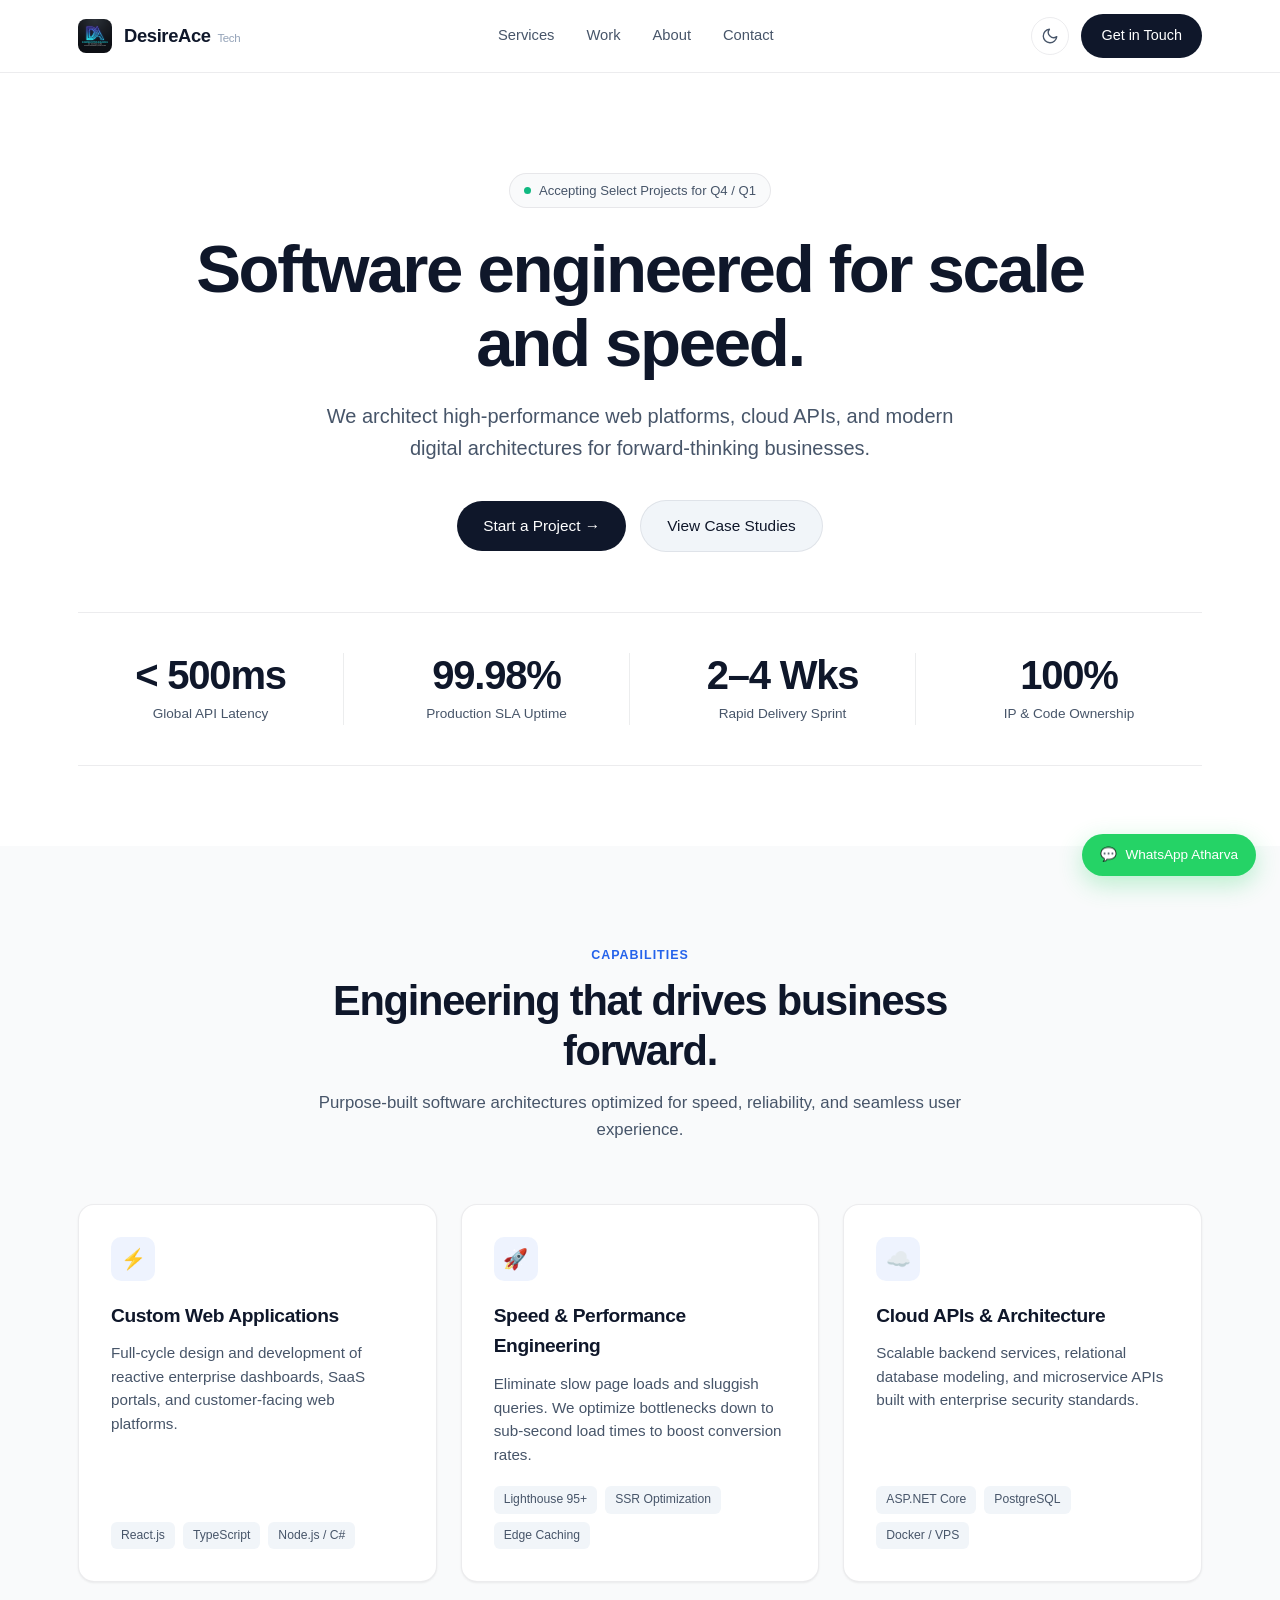
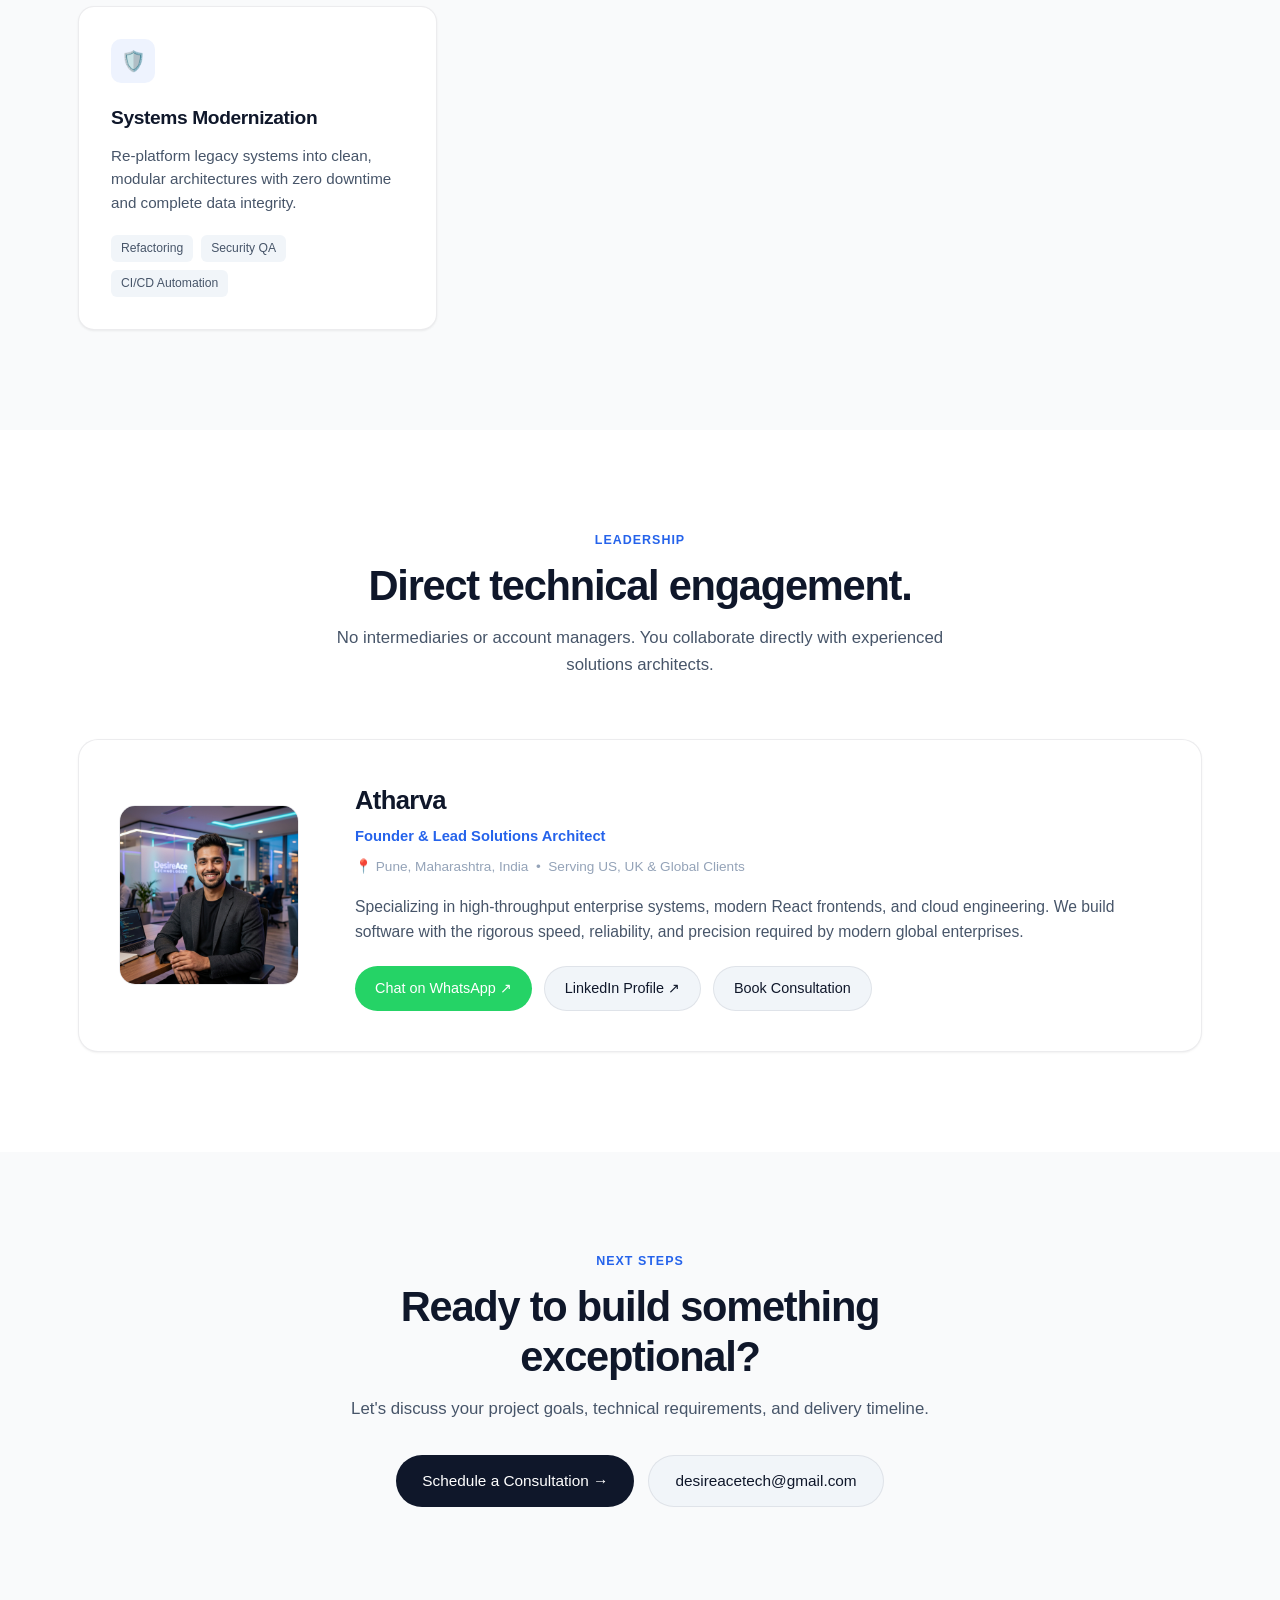
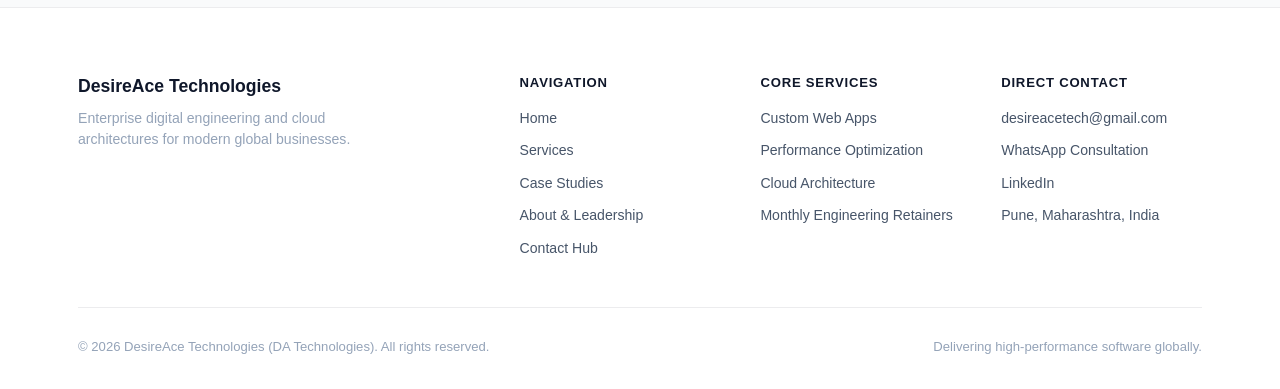
==== commit dbda1c3d: "Overhaul design to ultra-clean Apple/Linear minimalist aesthetic: remove top bar, SVG theme toggle, " ====
--- a/index.html
+++ b/index.html
@@ -1,299 +1,197 @@
 <!DOCTYPE html>
-<html lang="en" data-theme="dark">
+<html lang="en" data-theme="light">
 <head>
   <meta charset="UTF-8">
   <meta name="viewport" content="width=device-width, initial-scale=1.0">
-  
-  <title>DesireAce Technologies — End-to-End IT Services, High-Performance Web Apps & Cloud Solutions</title>
-  <meta name="description" content="DesireAce Technologies (DA Technologies) is a premier digital engineering and IT consulting agency based in Pune, India, building high-performance web applications, enterprise C# .NET APIs, and speed modernizations for clients across the US, UK, Canada, Australia, and Europe.">
-  <meta name="keywords" content="DesireAce Technologies, DA Technologies, software development company pune, custom web application, React developer, C# ASP.NET Core, speed overhaul, IT consulting">
-  
-  <link rel="canonical" href="https://atharvgujare.github.io/desireace-technologies/">
-
-  <!-- Open Graph -->
-  <meta property="og:type" content="website">
-  <meta property="og:url" content="https://atharvgujare.github.io/desireace-technologies/">
-  <meta property="og:title" content="DesireAce Technologies (DA Technologies) — High-Performance Web Applications & Cloud Systems">
-  <meta property="og:description" content="End-to-end IT services, scalable React & C# ASP.NET Core cloud systems, and guaranteed sub-second web speed overhauls for global businesses.">
-  <meta property="og:image" content="https://atharvgujare.github.io/desireace-technologies/assets/linkedin_banner.jpg">
-  <meta property="og:image:width" content="1200">
-  <meta property="og:image:height" content="630">
-
-  <!-- Twitter Card -->
-  <meta name="twitter:card" content="summary_large_image">
-  <meta name="twitter:title" content="DesireAce Technologies (DA Technologies)">
-  <meta name="twitter:description" content="High-performance web applications and speed modernizations for US & European businesses.">
-  <meta name="twitter:image" content="https://atharvgujare.github.io/desireace-technologies/assets/linkedin_banner.jpg">
-
-  <!-- Favicon -->
+  <title>DesireAce Technologies — High-Performance Digital Engineering</title>
+  <meta name="description" content="DesireAce Technologies architects high-performance web applications, cloud infrastructure, and enterprise platforms for global businesses.">
+  <link rel="stylesheet" href="css/styles.css">
   <link rel="icon" type="image/jpeg" href="assets/logo.jpg">
-
-  <!-- Google Fonts -->
-  <link rel="preconnect" href="https://fonts.googleapis.com">
-  <link rel="preconnect" href="https://fonts.gstatic.com" crossorigin>
-  <link href="https://fonts.googleapis.com/css2?family=Outfit:wght@300;400;500;600;700;800;900&family=Plus+Jakarta+Sans:wght@300;400;500;600;700&family=JetBrains+Mono:wght@400;500;600&display=swap" rel="stylesheet">
-
-  <link rel="stylesheet" href="css/styles.css">
 </head>
 <body>
 
-  <!-- Top Utility Bar (Sdaemon Style) -->
-  <div class="top-bar">
-    <div class="container top-bar-inner">
-      <div class="top-bar-left">
-        <span>📍 Headquarters: Pune, Maharashtra, India</span>
-        <span>🌐 Serving Clients in US, UK, Canada, Australia & Europe</span>
-      </div>
-      <div class="top-bar-right">
-        <span>🕒 Mon - Fri: 9:30 AM - 7:30 PM IST (US/UK Overlap)</span>
-        <a href="mailto:desireacetech@gmail.com" style="color: var(--accent-blue); font-weight: 600;">✉ desireacetech@gmail.com</a>
-      </div>
-    </div>
-  </div>
-
-  <!-- Main Navigation -->
+  <!-- Navigation Header -->
   <header>
     <div class="container nav-inner">
       <a href="index.html" class="brand">
-        <img src="assets/logo.jpg" alt="DesireAce Technologies Logo">
-        <span>Desire<strong style="color: var(--accent-indigo);">Ace</strong> Technologies <span style="font-size: 0.75rem; opacity: 0.65; font-weight: 500;">(DA Tech)</span></span>
+        <img src="assets/logo.jpg" alt="DesireAce Technologies">
+        <span>DesireAce <span class="brand-badge">Tech</span></span>
       </a>
 
       <nav class="nav-links">
-        <a href="index.html" class="active">Home</a>
         <a href="services.html">Services</a>
-        <a href="portfolio.html">Case Studies</a>
-        <a href="about.html">About & Leadership</a>
+        <a href="portfolio.html">Work</a>
+        <a href="about.html">About</a>
         <a href="contact.html">Contact</a>
       </nav>
 
       <div class="nav-actions">
-        <!-- Sun / Moon Theme Toggle -->
-        <button class="theme-toggle-btn" aria-label="Toggle Light / Dark Mode">☀️</button>
-        <a href="contact.html" class="btn btn-primary">Schedule Call</a>
-        <button class="mobile-menu-btn" aria-label="Open Menu">☰</button>
+        <button class="theme-toggle-btn" id="theme-toggle" aria-label="Toggle theme"></button>
+        <a href="contact.html" class="btn btn-primary">Get in Touch</a>
+        <button class="mobile-menu-btn" aria-label="Open menu">
+          <svg viewBox="0 0 24 24"><line x1="3" y1="12" x2="21" y2="12"></line><line x1="3" y1="6" x2="21" y2="6"></line><line x1="3" y1="18" x2="21" y2="18"></line></svg>
+        </button>
       </div>
     </div>
   </header>
 
   <!-- Hero Section -->
-  <section class="hero container reveal">
-    <div class="hero-badge">
-      <span>⚡ Enterprise Digital Engineering & Scalable Cloud Systems</span>
-    </div>
-
-    <h1>
-      Transforming Vision Into <span style="background: linear-gradient(135deg, var(--accent-indigo), var(--accent-cyan)); -webkit-background-clip: text; -webkit-text-fill-color: transparent;">High-Performance</span> Web Applications & Cloud APIs
-    </h1>
-
-    <p>
-      DesireAce Technologies (DA Technologies) is a premier digital engineering consultancy based in Pune, India. We architect sub-second React.js platforms, enterprise C# ASP.NET Core cloud backends, and digital modernizations for high-growth businesses worldwide.
-    </p>
-
-    <div style="display: flex; justify-content: center; gap: 16px; margin-bottom: 48px; flex-wrap: wrap;">
-      <a href="contact.html" class="btn btn-primary" style="padding: 14px 28px; font-size: 1rem;">
-        Request Free Architecture & Speed Audit ↗
-      </a>
-      <a href="services.html" class="btn btn-secondary" style="padding: 14px 24px;">
-        Explore Engineering Services
-      </a>
-    </div>
-
-    <!-- Verified Performance Metrics -->
-    <div style="display: grid; grid-template-columns: repeat(auto-fit, minmax(200px, 1fr)); gap: 20px; max-width: 1050px; margin: 0 auto;">
-      <div class="glass-card" style="padding: 22px 18px; text-align: center;">
-        <div style="font-family: var(--font-heading); font-size: 2.2rem; font-weight: 800; color: var(--accent-emerald);">&lt; 500ms</div>
-        <div style="font-size: 0.82rem; color: var(--text-muted); font-weight: 600;">Guaranteed Load Latency</div>
-      </div>
-      <div class="glass-card" style="padding: 22px 18px; text-align: center;">
-        <div style="font-family: var(--font-heading); font-size: 2.2rem; font-weight: 800; color: var(--accent-blue);">99.98%</div>
-        <div style="font-size: 0.82rem; color: var(--text-muted); font-weight: 600;">Cloud VPS SLA Uptime</div>
-      </div>
-      <div class="glass-card" style="padding: 22px 18px; text-align: center;">
-        <div style="font-family: var(--font-heading); font-size: 2.2rem; font-weight: 800; color: var(--accent-indigo);">3 Weeks</div>
-        <div style="font-size: 0.82rem; color: var(--text-muted); font-weight: 600;">Average Turnaround</div>
-      </div>
-      <div class="glass-card" style="padding: 22px 18px; text-align: center;">
-        <div style="font-family: var(--font-heading); font-size: 2.2rem; font-weight: 800; color: var(--accent-amber);">100%</div>
-        <div style="font-size: 0.82rem; color: var(--text-muted); font-weight: 600;">IP & Source Code Ownership</div>
-      </div>
-    </div>
-  </section>
-
-  <!-- Core Services Preview Section -->
-  <section class="container reveal" style="padding: 60px 0;">
-    <div class="section-title">
-      <div class="section-subtitle">What We Deliver</div>
-      <h2>Enterprise IT Engineering Services</h2>
-      <p>Bespoke digital systems crafted for global scalability, military-grade security, and lightning speed.</p>
-    </div>
-
-    <div style="display: grid; grid-template-columns: repeat(auto-fit, minmax(340px, 1fr)); gap: 28px;">
-      <!-- Service Card 1 -->
-      <div class="glass-card">
-        <div style="font-size: 2rem; margin-bottom: 16px;">💻</div>
-        <h3 style="font-family: var(--font-heading); font-size: 1.35rem; margin-bottom: 10px;">Custom Web Applications & Portals</h3>
-        <p style="font-size: 0.9rem; color: var(--text-muted); line-height: 1.6; margin-bottom: 20px;">
-          Turnkey customer booking systems, dispatch portals, and multi-tenant SaaS platforms built with modern React.js frontends and enterprise C# ASP.NET Core APIs.
-        </p>
-        <a href="services.html#web-apps" style="color: var(--accent-indigo); font-weight: 600; font-size: 0.88rem;">Learn More & Deliverables &rarr;</a>
-      </div>
-
-      <!-- Service Card 2 -->
-      <div class="glass-card">
-        <div style="font-size: 2rem; margin-bottom: 16px;">⚡</div>
-        <h3 style="font-family: var(--font-heading); font-size: 1.35rem; margin-bottom: 10px;">Speed Overhauls & Core Web Vitals</h3>
-        <p style="font-size: 0.9rem; color: var(--text-muted); line-height: 1.6; margin-bottom: 20px;">
-          Guaranteed sub-500ms load times and Google PageSpeed 95+ score overhauls. We eliminate render-blocking scripts and slash mobile drop-offs.
-        </p>
-        <a href="services.html#speed" style="color: var(--accent-indigo); font-weight: 600; font-size: 0.88rem;">Learn More & Deliverables &rarr;</a>
-      </div>
-
-      <!-- Service Card 3 -->
-      <div class="glass-card">
-        <div style="font-size: 2rem; margin-bottom: 16px;">☁️</div>
-        <h3 style="font-family: var(--font-heading); font-size: 1.35rem; margin-bottom: 10px;">Cloud Architecture & REST APIs</h3>
-        <p style="font-size: 0.9rem; color: var(--text-muted); line-height: 1.6; margin-bottom: 20px;">
-          High-concurrency microservices, automated PostgreSQL databases, and secure payment integrations engineered to scale seamlessly.
-        </p>
-        <a href="services.html#cloud" style="color: var(--accent-indigo); font-weight: 600; font-size: 0.88rem;">Learn More & Deliverables &rarr;</a>
-      </div>
-    </div>
-
-    <div style="text-align: center; margin-top: 40px;">
-      <a href="services.html" class="btn btn-secondary" style="padding: 12px 28px;">
-        View All 6 Capabilities & Detailed Scopes &rarr;
-      </a>
-    </div>
-  </section>
-
-  <!-- Interactive Cost Estimator -->
-  <section class="container reveal" style="padding: 40px 0 60px;">
-    <div class="glass-card" style="background: linear-gradient(180deg, var(--bg-card) 0%, var(--bg-surface) 100%); border: 1px solid var(--border-glow); padding: 40px;">
-      <div class="section-title" style="margin-bottom: 30px;">
-        <div class="section-subtitle">Transparent Scoping</div>
-        <h2>Interactive Project Cost Calculator</h2>
-        <p>Calculate an instant baseline estimate for your project based on your architectural requirements.</p>
-      </div>
-
-      <div style="display: grid; grid-template-columns: repeat(auto-fit, minmax(320px, 1fr)); gap: 40px; align-items: center;">
-        <div>
-          <div style="margin-bottom: 20px;">
-            <label style="display: block; font-size: 0.88rem; font-weight: 600; margin-bottom: 8px;">Project Objective</label>
-            <select id="calcObjective" onchange="calculateEstimate()" style="width: 100%; background: var(--bg-surface); border: 1px solid var(--border-subtle); border-radius: 8px; padding: 11px 14px; color: var(--text-main); font-family: var(--font-sans); outline: none;">
-              <option value="2500" data-days="10">Website Speed & Core Web Vitals Overhaul (Sub-500ms)</option>
-              <option value="4500" data-days="18" selected>Custom Web Application & Customer Portal (React + C# .NET)</option>
-              <option value="6500" data-days="25">Greenfield Startup MVP / Multi-tenant SaaS Platform</option>
-              <option value="3500" data-days="14">Legacy System Modernization (Paperless Migration)</option>
-            </select>
-          </div>
-
-          <div style="margin-bottom: 20px;">
-            <label style="display: block; font-size: 0.88rem; font-weight: 600; margin-bottom: 8px;">Backend & Database Complexity</label>
-            <select id="calcBackend" onchange="calculateEstimate()" style="width: 100%; background: var(--bg-surface); border: 1px solid var(--border-subtle); border-radius: 8px; padding: 11px 14px; color: var(--text-main); font-family: var(--font-sans); outline: none;">
-              <option value="0">Standard Database & REST API</option>
-              <option value="800">Advanced Auth, Roles & Stripe / PayPal Checkout (+$800)</option>
-              <option value="1500">Real-Time Dispatching, WebSockets & Automated SMS/Email (+$1,500)</option>
-            </select>
-          </div>
-
-          <div style="margin-bottom: 20px;">
-            <label style="display: block; font-size: 0.88rem; font-weight: 600; margin-bottom: 8px;">Ongoing Cloud Retainer</label>
-            <select id="calcRetainer" onchange="calculateEstimate()" style="width: 100%; background: var(--bg-surface); border: 1px solid var(--border-subtle); border-radius: 8px; padding: 11px 14px; color: var(--text-main); font-family: var(--font-sans); outline: none;">
-              <option value="0">Client Manages Hosting (Self-Hosted)</option>
-              <option value="350">DesireAce 24/7 Managed Cloud Server Retainer (+$350/mo)</option>
-            </select>
-          </div>
-        </div>
-
-        <div style="background: var(--bg-surface); border: 1px solid var(--border-subtle); border-radius: 16px; padding: 32px; text-align: center;">
-          <div style="font-size: 0.8rem; font-family: var(--font-mono); color: var(--text-muted); text-transform: uppercase;">Estimated Project Investment</div>
-          <div id="estimatedPrice" style="font-family: var(--font-heading); font-size: 3rem; font-weight: 800; color: var(--accent-blue); margin: 10px 0;">$4,500</div>
-          <div id="estimatedTimeline" style="font-size: 0.9rem; color: var(--text-muted); margin-bottom: 24px;">⏱ Delivery Timeline: ~18 business days</div>
-          
-          <a href="contact.html" class="btn btn-primary" style="width: 100%;">
-            Lock In This Scope & Schedule Discovery Call ↗
-          </a>
-          <p style="font-size: 0.75rem; color: var(--text-subtle); margin-top: 10px;">Includes 100% source code ownership & 30-day warranty.</p>
-        </div>
-      </div>
-    </div>
-  </section>
-
-  <!-- Founder & Leadership Spotlight Section -->
-  <section class="container reveal" style="padding: 40px 0 80px;">
-    <div class="glass-card" style="display: grid; grid-template-columns: 1fr 1.6fr; gap: 40px; align-items: center;">
-      <div style="text-align: center;">
-        <img src="assets/founder.jpg" alt="Atharva — Founder & Lead Solutions Architect" style="width: 100%; max-width: 320px; border-radius: 18px; object-fit: cover; box-shadow: 0 10px 30px rgba(0,0,0,0.3); border: 2px solid var(--border-glow);">
-        <div style="margin-top: 14px;">
-          <h3 style="font-family: var(--font-heading); font-size: 1.4rem; font-weight: 800;">Atharva</h3>
-          <p style="font-size: 0.85rem; color: var(--accent-indigo); font-weight: 700; text-transform: uppercase;">Founder & Lead Solutions Architect</p>
-          <div style="display: flex; justify-content: center; gap: 12px; margin-top: 10px;">
-            <a href="https://www.linkedin.com/company/desireace-technologies" target="_blank" rel="noopener" style="color: var(--accent-blue); font-size: 0.88rem; font-weight: 600;">LinkedIn Profile ↗</a>
-            <span style="color: var(--border-subtle);">|</span>
-            <a href="https://wa.me/919999999999?text=Hi%20Atharva%2C%20I%20came%20across%20DesireAce%20Technologies%20and%20would%20like%20to%20discuss%20a%20project." target="_blank" rel="noopener" style="color: #25d366; font-size: 0.88rem; font-weight: 600;">Chat on WhatsApp ↗</a>
-          </div>
-        </div>
-      </div>
-
-      <div>
-        <div class="section-subtitle">Leadership & Philosophy</div>
-        <h2 style="font-family: var(--font-heading); font-size: 2.2rem; font-weight: 800; margin-bottom: 16px;">
-          Direct Access to the Lead Architect — Zero Agency Overhead
-        </h2>
-        <p style="color: var(--text-muted); font-size: 0.98rem; line-height: 1.7; margin-bottom: 16px;">
-          At DesireAce Technologies (DA Technologies), you never get handed off to junior account managers. I personally oversee every technical blueprint, database schema, and performance benchmark.
-        </p>
-        <p style="color: var(--text-muted); font-size: 0.98rem; line-height: 1.7; margin-bottom: 24px;">
-          Based in Pune, India, we bridge the gap between world-class engineering discipline and responsive, transparent communication for growing businesses across North America and Europe.
-        </p>
-        
-        <div style="display: flex; gap: 16px; flex-wrap: wrap;">
-          <a href="about.html" class="btn btn-secondary">Read Founder Story &rarr;</a>
-          <a href="contact.html" class="btn btn-primary">Schedule Consultation ↗</a>
-        </div>
-      </div>
-    </div>
-  </section>
-
-  <!-- Floating WhatsApp Direct Chat Badge -->
-  <a href="https://wa.me/919999999999?text=Hi%20Atharva%2C%20I%20visited%20DesireAce%20Technologies%20and%20would%20like%20to%20discuss%20a%20software%20project." target="_blank" rel="noopener" class="whatsapp-float">
-    <span>💬</span> Chat with Atharva on WhatsApp
-  </a>
-
-  <!-- Footer -->
+  <section class="hero reveal">
+    <div class="container">
+      <div class="hero-pill">
+        <span class="hero-pill-dot"></span>
+        <span>Accepting Select Projects for Q4 / Q1</span>
+      </div>
+
+      <h1>Software engineered for scale and speed.</h1>
+      
+      <p class="hero-lead">
+        We architect high-performance web platforms, cloud APIs, and modern digital architectures for forward-thinking businesses.
+      </p>
+
+      <div class="hero-actions">
+        <a href="contact.html" class="btn btn-primary btn-lg">Start a Project →</a>
+        <a href="portfolio.html" class="btn btn-secondary btn-lg">View Case Studies</a>
+      </div>
+
+      <!-- Minimalist Metrics Strip -->
+      <div class="metrics-strip">
+        <div class="metrics-grid">
+          <div class="metric-item">
+            <div class="metric-value">&lt; 500ms</div>
+            <div class="metric-label">Global API Latency</div>
+          </div>
+          <div class="metric-item">
+            <div class="metric-value">99.98%</div>
+            <div class="metric-label">Production SLA Uptime</div>
+          </div>
+          <div class="metric-item">
+            <div class="metric-value">2–4 Wks</div>
+            <div class="metric-label">Rapid Delivery Sprint</div>
+          </div>
+          <div class="metric-item">
+            <div class="metric-value">100%</div>
+            <div class="metric-label">IP & Code Ownership</div>
+          </div>
+        </div>
+      </div>
+    </div>
+  </section>
+
+  <!-- Capabilities Section -->
+  <section class="section section-alt reveal">
+    <div class="container">
+      <div class="section-header">
+        <span class="section-tag">CAPABILITIES</span>
+        <h2>Engineering that drives business forward.</h2>
+        <p>Purpose-built software architectures optimized for speed, reliability, and seamless user experience.</p>
+      </div>
+
+      <div class="cards-grid">
+        <div class="card">
+          <div class="card-icon">⚡</div>
+          <h3>Custom Web Applications</h3>
+          <p>Full-cycle design and development of reactive enterprise dashboards, SaaS portals, and customer-facing web platforms.</p>
+          <div class="tags-list">
+            <span class="tag">React.js</span>
+            <span class="tag">TypeScript</span>
+            <span class="tag">Node.js / C#</span>
+          </div>
+        </div>
+
+        <div class="card">
+          <div class="card-icon">🚀</div>
+          <h3>Speed & Performance Engineering</h3>
+          <p>Eliminate slow page loads and sluggish queries. We optimize bottlenecks down to sub-second load times to boost conversion rates.</p>
+          <div class="tags-list">
+            <span class="tag">Lighthouse 95+</span>
+            <span class="tag">SSR Optimization</span>
+            <span class="tag">Edge Caching</span>
+          </div>
+        </div>
+
+        <div class="card">
+          <div class="card-icon">☁️</div>
+          <h3>Cloud APIs & Architecture</h3>
+          <p>Scalable backend services, relational database modeling, and microservice APIs built with enterprise security standards.</p>
+          <div class="tags-list">
+            <span class="tag">ASP.NET Core</span>
+            <span class="tag">PostgreSQL</span>
+            <span class="tag">Docker / VPS</span>
+          </div>
+        </div>
+
+        <div class="card">
+          <div class="card-icon">🛡️</div>
+          <h3>Systems Modernization</h3>
+          <p>Re-platform legacy systems into clean, modular architectures with zero downtime and complete data integrity.</p>
+          <div class="tags-list">
+            <span class="tag">Refactoring</span>
+            <span class="tag">Security QA</span>
+            <span class="tag">CI/CD Automation</span>
+          </div>
+        </div>
+      </div>
+    </div>
+  </section>
+
+  <!-- Leadership Spotlight -->
+  <section class="section reveal">
+    <div class="container">
+      <div class="section-header">
+        <span class="section-tag">LEADERSHIP</span>
+        <h2>Direct technical engagement.</h2>
+        <p>No intermediaries or account managers. You collaborate directly with experienced solutions architects.</p>
+      </div>
+
+      <div class="founder-card">
+        <img src="assets/founder.jpg" alt="Atharva - Founder & Lead Solutions Architect" class="founder-photo">
+        <div class="founder-info">
+          <h3>Atharva</h3>
+          <div class="founder-title">Founder & Lead Solutions Architect</div>
+          <div class="founder-location">📍 Pune, Maharashtra, India &nbsp;•&nbsp; Serving US, UK & Global Clients</div>
+          <p class="founder-bio">
+            Specializing in high-throughput enterprise systems, modern React frontends, and cloud engineering. We build software with the rigorous speed, reliability, and precision required by modern global enterprises.
+          </p>
+          <div class="founder-actions">
+            <a href="https://wa.me/919999999999?text=Hi%20Atharva%2C%20I%20would%20like%20to%20discuss%20a%20software%20project." target="_blank" rel="noopener" class="btn btn-whatsapp">Chat on WhatsApp ↗</a>
+            <a href="https://www.linkedin.com/company/desireace-technologies" target="_blank" rel="noopener" class="btn btn-secondary">LinkedIn Profile ↗</a>
+            <a href="contact.html" class="btn btn-secondary">Book Consultation</a>
+          </div>
+        </div>
+      </div>
+    </div>
+  </section>
+
+  <!-- CTA Section -->
+  <section class="section section-alt reveal" style="text-align: center;">
+    <div class="container">
+      <div class="section-header" style="margin-bottom: 32px;">
+        <span class="section-tag">NEXT STEPS</span>
+        <h2>Ready to build something exceptional?</h2>
+        <p>Let's discuss your project goals, technical requirements, and delivery timeline.</p>
+      </div>
+      <div style="display: flex; gap: 14px; justify-content: center; flex-wrap: wrap;">
+        <a href="contact.html" class="btn btn-primary btn-lg">Schedule a Consultation →</a>
+        <a href="mailto:desireacetech@gmail.com" class="btn btn-secondary btn-lg">desireacetech@gmail.com</a>
+      </div>
+    </div>
+  </section>
+
+  <!-- Minimalist Footer -->
   <footer>
     <div class="container">
-      <div class="footer-grid">
-        <div class="footer-col">
-          <div class="brand" style="margin-bottom: 14px;">
-            <img src="assets/logo.jpg" alt="DesireAce Technologies">
-            <span>Desire<strong style="color: var(--accent-indigo);">Ace</strong> Technologies</span>
-          </div>
-          <p style="font-size: 0.82rem; color: var(--text-muted); line-height: 1.6; margin-bottom: 16px;">
-            End-to-end digital engineering and software modernization consultancy. Building ultra-fast web platforms, C# ASP.NET Core cloud backends, and customer portals for US, UK, Canadian & European enterprises.
-          </p>
-          <div style="font-size: 0.8rem; color: var(--text-muted);">
-            📍 Pune, Maharashtra, India | ✉ <a href="mailto:desireacetech@gmail.com" style="color: var(--accent-blue);">desireacetech@gmail.com</a>
-          </div>
-        </div>
-
-        <div class="footer-col">
-          <h5>Services</h5>
-          <ul>
-            <li><a href="services.html#web-apps">Custom Web Applications</a></li>
-            <li><a href="services.html#speed">Speed & Core Web Vitals</a></li>
-            <li><a href="services.html#cloud">C# .NET Cloud APIs</a></li>
-            <li><a href="services.html#migration">Legacy Modernization</a></li>
-            <li><a href="services.html#retainers">24/7 Cloud Retainers</a></li>
-          </ul>
+      <div class="footer-top">
+        <div class="footer-brand">
+          <h4>DesireAce Technologies</h4>
+          <p>Enterprise digital engineering and cloud architectures for modern global businesses.</p>
         </div>
 
         <div class="footer-col">
           <h5>Navigation</h5>
           <ul>
             <li><a href="index.html">Home</a></li>
-            <li><a href="services.html">Services & Pricing</a></li>
+            <li><a href="services.html">Services</a></li>
             <li><a href="portfolio.html">Case Studies</a></li>
             <li><a href="about.html">About & Leadership</a></li>
             <li><a href="contact.html">Contact Hub</a></li>
@@ -301,23 +199,38 @@
         </div>
 
         <div class="footer-col">
+          <h5>Core Services</h5>
+          <ul>
+            <li><a href="services.html">Custom Web Apps</a></li>
+            <li><a href="services.html">Performance Optimization</a></li>
+            <li><a href="services.html">Cloud Architecture</a></li>
+            <li><a href="services.html">Monthly Engineering Retainers</a></li>
+          </ul>
+        </div>
+
+        <div class="footer-col">
           <h5>Direct Contact</h5>
           <ul>
-            <li><strong>Founder:</strong> Atharva</li>
-            <li><strong>Email:</strong> <a href="mailto:desireacetech@gmail.com">desireacetech@gmail.com</a></li>
-            <li><strong>LinkedIn:</strong> <a href="https://www.linkedin.com/company/desireace-technologies" target="_blank" rel="noopener">DesireAce Technologies ↗</a></li>
-            <li><strong>WhatsApp:</strong> Available 24/7 for Global Clients</li>
-            <li><span style="display: inline-block; width: 8px; height: 8px; border-radius: 50%; background: #10b981; margin-right: 6px;"></span> Actively Accepting New Projects</li>
+            <li><a href="mailto:desireacetech@gmail.com">desireacetech@gmail.com</a></li>
+            <li><a href="https://wa.me/919999999999" target="_blank" rel="noopener">WhatsApp Consultation</a></li>
+            <li><a href="https://www.linkedin.com/company/desireace-technologies" target="_blank" rel="noopener">LinkedIn</a></li>
+            <li><span>Pune, Maharashtra, India</span></li>
           </ul>
         </div>
       </div>
 
-      <div style="border-top: 1px solid var(--border-subtle); padding-top: 24px; display: flex; justify-content: space-between; align-items: center; flex-wrap: wrap; gap: 12px; font-size: 0.8rem;">
-        <p>© 2026 DesireAce Technologies (DA Technologies). All rights reserved.</p>
-        <p>Engineered with React.js, C# ASP.NET Core & Python FastAPI.</p>
+      <div class="footer-bottom">
+        <span>© 2026 DesireAce Technologies (DA Technologies). All rights reserved.</span>
+        <span>Delivering high-performance software globally.</span>
       </div>
     </div>
   </footer>
+
+  <!-- Subtle Floating WhatsApp -->
+  <a href="https://wa.me/919999999999?text=Hi%20Atharva%2C%20I%20would%20like%20to%20discuss%20a%20project." target="_blank" rel="noopener" class="whatsapp-float">
+    <span>💬</span>
+    <span>WhatsApp Atharva</span>
+  </a>
 
   <script src="js/main.js"></script>
 </body>
--- a/css/styles.css
+++ b/css/styles.css
@@ -1,58 +1,79 @@
-:root, [data-theme="dark"] {
-  --font-sans: 'Plus Jakarta Sans', -apple-system, BlinkMacSystemFont, sans-serif;
-  --font-heading: 'Outfit', -apple-system, BlinkMacSystemFont, sans-serif;
-  --font-mono: 'JetBrains Mono', monospace;
-
-  --bg-dark: #07090e;
-  --bg-surface: #0b0f19;
-  --bg-card: rgba(16, 24, 40, 0.75);
-  --bg-card-hover: rgba(26, 38, 62, 0.9);
-  --bg-glass: rgba(10, 15, 26, 0.85);
-
-  --accent-indigo: #6366f1;
-  --accent-cyan: #06b6d4;
-  --accent-blue: #38bdf8;
-  --accent-purple: #8b5cf6;
-  --accent-emerald: #10b981;
-  --accent-amber: #f59e0b;
-
-  --border-subtle: rgba(255, 255, 255, 0.08);
-  --border-glow: rgba(99, 102, 241, 0.4);
-
-  --text-main: #f8fafc;
-  --text-muted: #94a3b8;
-  --text-subtle: #64748b;
-
-  --card-shadow: 0 10px 30px rgba(0, 0, 0, 0.4);
-  --theme-toggle-bg: rgba(255, 255, 255, 0.08);
-}
-
-[data-theme="light"] {
-  --bg-dark: #ffffff;
-  --bg-surface: #f8fafc;
+/* ===================================================================
+   DESIREACE TECHNOLOGIES - ENTERPRISE DESIGN SYSTEM
+   Inspired by Apple, Linear, Stripe, Google & Deloitte
+   =================================================================== */
+
+:root, [data-theme="light"] {
+  --font-sans: -apple-system, BlinkMacSystemFont, "Segoe UI", Roboto, "Helvetica Neue", Arial, sans-serif;
+  --font-mono: ui-monospace, SFMono-Regular, Menlo, Monaco, Consolas, monospace;
+
+  /* Palette - Light (Default) */
+  --bg-canvas: #ffffff;
+  --bg-surface: #f9fafb;
   --bg-card: #ffffff;
-  --bg-card-hover: #f1f5f9;
-  --bg-glass: rgba(255, 255, 255, 0.9);
-
-  --accent-indigo: #4f46e5;
-  --accent-cyan: #0284c7;
-  --accent-blue: #0284c7;
-  --accent-purple: #7c3aed;
-  --accent-emerald: #059669;
-  --accent-amber: #d97706;
-
-  --border-subtle: rgba(15, 23, 42, 0.1);
-  --border-glow: rgba(79, 70, 229, 0.3);
-
-  --text-main: #0f172a;
-  --text-muted: #475569;
-  --text-subtle: #64748b;
-
-  --card-shadow: 0 10px 25px rgba(15, 23, 42, 0.06);
-  --theme-toggle-bg: rgba(15, 23, 42, 0.06);
-}
-
-* {
+  --bg-card-hover: #fcfcfd;
+  --bg-nav: rgba(255, 255, 255, 0.82);
+
+  --text-primary: #0f172a;
+  --text-secondary: #475569;
+  --text-tertiary: #94a3b8;
+
+  --border: rgba(15, 23, 42, 0.08);
+  --border-hover: rgba(15, 23, 42, 0.16);
+
+  --accent: #2563eb;
+  --accent-subtle: rgba(37, 99, 235, 0.08);
+
+  --btn-primary-bg: #0f172a;
+  --btn-primary-text: #ffffff;
+  --btn-primary-hover: #1e293b;
+
+  --btn-secondary-bg: #f1f5f9;
+  --btn-secondary-text: #0f172a;
+  --btn-secondary-hover: #e2e8f0;
+
+  --card-shadow: 0 1px 3px rgba(0, 0, 0, 0.04), 0 1px 2px rgba(0, 0, 0, 0.03);
+  --card-hover-shadow: 0 12px 24px -6px rgba(0, 0, 0, 0.06);
+
+  --tag-bg: #f1f5f9;
+  --tag-text: #475569;
+}
+
+[data-theme="dark"] {
+  /* Palette - Dark (Deep Obsidian) */
+  --bg-canvas: #090a0f;
+  --bg-surface: #11141c;
+  --bg-card: #141722;
+  --bg-card-hover: #191e2b;
+  --bg-nav: rgba(9, 10, 15, 0.82);
+
+  --text-primary: #f8fafc;
+  --text-secondary: #94a3b8;
+  --text-tertiary: #64748b;
+
+  --border: rgba(255, 255, 255, 0.08);
+  --border-hover: rgba(255, 255, 255, 0.18);
+
+  --accent: #3b82f6;
+  --accent-subtle: rgba(59, 130, 246, 0.12);
+
+  --btn-primary-bg: #ffffff;
+  --btn-primary-text: #090a0f;
+  --btn-primary-hover: #f1f5f9;
+
+  --btn-secondary-bg: rgba(255, 255, 255, 0.06);
+  --btn-secondary-text: #f8fafc;
+  --btn-secondary-hover: rgba(255, 255, 255, 0.12);
+
+  --card-shadow: 0 4px 20px rgba(0, 0, 0, 0.35);
+  --card-hover-shadow: 0 16px 36px rgba(0, 0, 0, 0.55);
+
+  --tag-bg: rgba(255, 255, 255, 0.06);
+  --tag-text: #94a3b8;
+}
+
+/* Base Reset */
+*, *::before, *::after {
   box-sizing: border-box;
   margin: 0;
   padding: 0;
@@ -64,44 +85,37 @@
 
 body {
   font-family: var(--font-sans);
-  background-color: var(--bg-dark);
-  color: var(--text-main);
+  background-color: var(--bg-canvas);
+  color: var(--text-primary);
   line-height: 1.6;
+  -webkit-font-smoothing: antialiased;
+  -moz-osx-font-smoothing: grayscale;
+  transition: background-color 0.25s ease, color 0.25s ease;
   overflow-x: hidden;
-  transition: background-color 0.3s ease, color 0.3s ease;
-}
-
-[data-theme="dark"] body {
-  background-image: 
-    radial-gradient(circle at 10% 5%, rgba(99, 102, 241, 0.16) 0%, transparent 45%),
-    radial-gradient(circle at 90% 40%, rgba(6, 182, 212, 0.12) 0%, transparent 45%),
-    radial-gradient(circle at 50% 85%, rgba(139, 92, 246, 0.1) 0%, transparent 50%);
-  background-attachment: fixed;
-}
-
-[data-theme="light"] body {
-  background-image: 
-    radial-gradient(circle at 10% 5%, rgba(99, 102, 241, 0.06) 0%, transparent 45%),
-    radial-gradient(circle at 90% 40%, rgba(6, 182, 212, 0.05) 0%, transparent 45%);
-  background-attachment: fixed;
 }
 
 a {
   color: inherit;
   text-decoration: none;
+  transition: color 0.2s ease;
+}
+
+img {
+  max-width: 100%;
+  display: block;
 }
 
 .container {
-  max-width: 1240px;
+  max-width: 1180px;
   margin: 0 auto;
-  padding: 0 24px;
-}
-
-/* Scroll Animations */
+  padding: 0 28px;
+}
+
+/* Animations & Transitions */
 .reveal {
   opacity: 0;
-  transform: translateY(28px);
-  transition: opacity 0.7s cubic-bezier(0.16, 1, 0.3, 1), transform 0.7s cubic-bezier(0.16, 1, 0.3, 1);
+  transform: translateY(20px);
+  transition: opacity 0.6s cubic-bezier(0.16, 1, 0.3, 1), transform 0.6s cubic-bezier(0.16, 1, 0.3, 1);
   will-change: opacity, transform;
 }
 
@@ -110,302 +124,675 @@
   transform: translateY(0);
 }
 
-/* Top Utility Bar */
-.top-bar {
-  background: var(--bg-surface);
-  border-bottom: 1px solid var(--border-subtle);
-  font-size: 0.8rem;
-  color: var(--text-muted);
-  padding: 8px 0;
-  transition: background 0.3s ease;
-}
-
-.top-bar-inner {
-  display: flex;
-  justify-content: space-between;
-  align-items: center;
-  flex-wrap: wrap;
-  gap: 12px;
-}
-
-.top-bar-left, .top-bar-right {
-  display: flex;
-  gap: 18px;
-  align-items: center;
-}
-
-/* Header & Nav */
+/* Header & Frosted Glass Nav */
 header {
   position: sticky;
   top: 0;
   z-index: 1000;
-  background: var(--bg-glass);
+  background: var(--bg-nav);
   backdrop-filter: blur(20px);
   -webkit-backdrop-filter: blur(20px);
-  border-bottom: 1px solid var(--border-subtle);
-  transition: background 0.3s ease, border-color 0.3s ease;
+  border-bottom: 1px solid var(--border);
+  transition: background 0.25s ease, border-color 0.25s ease;
 }
 
 .nav-inner {
   display: flex;
   align-items: center;
   justify-content: space-between;
-  height: 80px;
+  height: 72px;
 }
 
 .brand {
   display: flex;
   align-items: center;
-  gap: 14px;
-  font-family: var(--font-heading);
-  font-size: 1.35rem;
-  font-weight: 800;
+  gap: 12px;
+  font-weight: 700;
+  font-size: 1.15rem;
   letter-spacing: -0.02em;
+  color: var(--text-primary);
 }
 
 .brand img {
-  width: 42px;
-  height: 42px;
-  border-radius: 10px;
+  width: 34px;
+  height: 34px;
+  border-radius: 8px;
   object-fit: cover;
-  border: 1px solid rgba(99, 102, 241, 0.5);
-  box-shadow: 0 0 20px rgba(99, 102, 241, 0.3);
+}
+
+.brand-badge {
+  font-size: 0.72rem;
+  font-weight: 500;
+  color: var(--text-tertiary);
+  margin-left: 2px;
 }
 
 .nav-links {
   display: flex;
   align-items: center;
-  gap: 26px;
+  gap: 32px;
   font-size: 0.92rem;
-  font-weight: 600;
-  color: var(--text-muted);
+  font-weight: 500;
+  color: var(--text-secondary);
 }
 
 .nav-links a {
-  padding: 6px 0;
-  position: relative;
   transition: color 0.2s ease;
 }
 
-.nav-links a:hover, .nav-links a.active {
-  color: var(--accent-indigo);
-}
-
-.nav-links a.active::after {
-  content: '';
-  position: absolute;
-  bottom: -2px;
-  left: 0;
-  width: 100%;
-  height: 2px;
-  background: var(--accent-indigo);
-  border-radius: 2px;
+.nav-links a:hover,
+.nav-links a.active {
+  color: var(--text-primary);
 }
 
 .nav-actions {
   display: flex;
   align-items: center;
-  gap: 14px;
-}
-
-/* Theme Toggle Button */
+  gap: 12px;
+}
+
+/* Theme Toggle Button (Apple / Linear Minimalist) */
 .theme-toggle-btn {
-  background: var(--theme-toggle-bg);
-  border: 1px solid var(--border-subtle);
-  color: var(--text-main);
-  width: 40px;
-  height: 40px;
-  border-radius: 10px;
+  background: transparent;
+  border: 1px solid var(--border);
+  color: var(--text-secondary);
+  width: 38px;
+  height: 38px;
+  border-radius: 50%;
   display: flex;
   align-items: center;
   justify-content: center;
   cursor: pointer;
-  font-size: 1.15rem;
-  transition: all 0.25s ease;
+  transition: all 0.2s ease;
 }
 
 .theme-toggle-btn:hover {
-  transform: scale(1.06);
-  border-color: var(--accent-indigo);
-}
-
-/* Buttons */
+  color: var(--text-primary);
+  border-color: var(--border-hover);
+  background: var(--bg-surface);
+}
+
+.theme-toggle-btn svg {
+  width: 18px;
+  height: 18px;
+  stroke: currentColor;
+  stroke-width: 1.8;
+  fill: none;
+  stroke-linecap: round;
+  stroke-linejoin: round;
+  transition: transform 0.3s ease;
+}
+
+/* Buttons - Minimalist Big Tech Style */
 .btn {
   display: inline-flex;
   align-items: center;
   justify-content: center;
   gap: 8px;
-  padding: 12px 24px;
-  border-radius: 8px;
+  padding: 10px 20px;
+  border-radius: 9999px; /* Pill */
   font-family: var(--font-sans);
   font-size: 0.9rem;
-  font-weight: 600;
+  font-weight: 500;
   cursor: pointer;
-  transition: all 0.25s cubic-bezier(0.16, 1, 0.3, 1);
+  transition: all 0.2s cubic-bezier(0.16, 1, 0.3, 1);
   border: none;
+  text-decoration: none;
+  white-space: nowrap;
 }
 
 .btn-primary {
-  background: linear-gradient(135deg, var(--accent-indigo), #4f46e5);
-  color: #ffffff !important;
-  box-shadow: 0 4px 20px rgba(99, 102, 241, 0.3);
+  background: var(--btn-primary-bg);
+  color: var(--btn-primary-text) !important;
 }
 
 .btn-primary:hover {
-  transform: translateY(-2px);
-  box-shadow: 0 6px 25px rgba(99, 102, 241, 0.45);
+  background: var(--btn-primary-hover);
+  transform: translateY(-1px);
 }
 
 .btn-secondary {
-  background: var(--theme-toggle-bg);
-  color: var(--text-main);
-  border: 1px solid var(--border-subtle);
+  background: var(--btn-secondary-bg);
+  color: var(--btn-secondary-text) !important;
+  border: 1px solid var(--border);
 }
 
 .btn-secondary:hover {
-  background: rgba(99, 102, 241, 0.1);
-  border-color: var(--accent-indigo);
+  background: var(--btn-secondary-hover);
+  border-color: var(--border-hover);
+  transform: translateY(-1px);
 }
 
 .btn-whatsapp {
   background: #25d366;
   color: #ffffff !important;
-  box-shadow: 0 4px 20px rgba(37, 211, 102, 0.35);
+  font-weight: 500;
+}
+
+.btn-whatsapp:hover {
+  background: #1eb855;
+  transform: translateY(-1px);
+}
+
+.btn-lg {
+  padding: 13px 26px;
+  font-size: 0.96rem;
+}
+
+/* Hero Section */
+.hero {
+  padding: 100px 0 80px;
+  text-align: center;
+}
+
+.hero-pill {
+  display: inline-flex;
+  align-items: center;
+  gap: 8px;
+  padding: 6px 14px;
+  border-radius: 9999px;
+  background: var(--bg-surface);
+  border: 1px solid var(--border);
+  font-size: 0.82rem;
+  font-weight: 500;
+  color: var(--text-secondary);
+  margin-bottom: 24px;
+}
+
+.hero-pill-dot {
+  width: 7px;
+  height: 7px;
+  border-radius: 50%;
+  background: #10b981;
+}
+
+.hero h1 {
+  font-size: clamp(2.4rem, 5.5vw, 4.2rem);
+  font-weight: 750;
+  letter-spacing: -0.035em;
+  line-height: 1.1;
+  color: var(--text-primary);
+  max-width: 920px;
+  margin: 0 auto 20px;
+}
+
+.hero p.hero-lead {
+  font-size: clamp(1.05rem, 2vw, 1.25rem);
+  color: var(--text-secondary);
+  max-width: 640px;
+  margin: 0 auto 36px;
+  line-height: 1.6;
+  font-weight: 400;
+}
+
+.hero-actions {
+  display: flex;
+  align-items: center;
+  justify-content: center;
+  gap: 14px;
+  flex-wrap: wrap;
+}
+
+/* Metric Strip (Clean Minimalist Dividers) */
+.metrics-strip {
+  padding: 40px 0;
+  border-top: 1px solid var(--border);
+  border-bottom: 1px solid var(--border);
+  margin-top: 60px;
+}
+
+.metrics-grid {
+  display: grid;
+  grid-template-columns: repeat(4, 1fr);
+  text-align: center;
+  gap: 20px;
+}
+
+.metric-item:not(:last-child) {
+  border-right: 1px solid var(--border);
+}
+
+.metric-value {
+  font-size: clamp(1.8rem, 3.5vw, 2.5rem);
+  font-weight: 750;
+  letter-spacing: -0.03em;
+  color: var(--text-primary);
+  line-height: 1.1;
+  margin-bottom: 6px;
+}
+
+.metric-label {
+  font-size: 0.85rem;
+  color: var(--text-secondary);
+  font-weight: 450;
+}
+
+/* Section Common */
+.section {
+  padding: 100px 0;
+}
+
+.section-alt {
+  background: var(--bg-surface);
+}
+
+.section-header {
+  text-align: center;
+  max-width: 660px;
+  margin: 0 auto 60px;
+}
+
+.section-tag {
+  font-size: 0.78rem;
+  font-weight: 600;
+  text-transform: uppercase;
+  letter-spacing: 0.08em;
+  color: var(--accent);
+  margin-bottom: 10px;
+  display: block;
+}
+
+.section-header h2 {
+  font-size: clamp(1.9rem, 3.6vw, 2.6rem);
   font-weight: 700;
-}
-
-.btn-whatsapp:hover {
-  background: #20ba5a;
+  letter-spacing: -0.03em;
+  color: var(--text-primary);
+  line-height: 1.2;
+  margin-bottom: 14px;
+}
+
+.section-header p {
+  font-size: 1.05rem;
+  color: var(--text-secondary);
+  line-height: 1.6;
+}
+
+/* Clean Cards Grid */
+.cards-grid {
+  display: grid;
+  grid-template-columns: repeat(auto-fit, minmax(320px, 1fr));
+  gap: 24px;
+}
+
+.card {
+  background: var(--bg-card);
+  border: 1px solid var(--border);
+  border-radius: 16px;
+  padding: 32px;
+  transition: all 0.25s ease;
+  box-shadow: var(--card-shadow);
+  display: flex;
+  flex-direction: column;
+}
+
+.card:hover {
+  border-color: var(--border-hover);
+  box-shadow: var(--card-hover-shadow);
   transform: translateY(-2px);
 }
 
-/* Section Common Styling */
-.section-title {
-  text-align: center;
-  margin-bottom: 50px;
-}
-
-.section-subtitle {
+.card-icon {
+  width: 44px;
+  height: 44px;
+  border-radius: 10px;
+  background: var(--accent-subtle);
+  color: var(--accent);
+  display: flex;
+  align-items: center;
+  justify-content: center;
+  font-size: 1.25rem;
+  margin-bottom: 20px;
+}
+
+.card h3 {
+  font-size: 1.2rem;
+  font-weight: 650;
+  letter-spacing: -0.02em;
+  color: var(--text-primary);
+  margin-bottom: 10px;
+}
+
+.card p {
+  color: var(--text-secondary);
+  font-size: 0.95rem;
+  line-height: 1.55;
+  margin-bottom: 20px;
+  flex-grow: 1;
+}
+
+.tags-list {
+  display: flex;
+  flex-wrap: wrap;
+  gap: 8px;
+  margin-top: auto;
+}
+
+.tag {
+  font-size: 0.76rem;
+  font-weight: 500;
+  padding: 4px 10px;
+  border-radius: 6px;
+  background: var(--tag-bg);
+  color: var(--tag-text);
+}
+
+/* Executive Founder Card */
+.founder-card {
+  background: var(--bg-card);
+  border: 1px solid var(--border);
+  border-radius: 20px;
+  padding: 40px;
+  display: grid;
+  grid-template-columns: 200px 1fr;
+  gap: 36px;
+  align-items: center;
+  box-shadow: var(--card-shadow);
+}
+
+.founder-photo {
+  width: 180px;
+  height: 180px;
+  border-radius: 16px;
+  object-fit: cover;
+  border: 1px solid var(--border);
+}
+
+.founder-info h3 {
+  font-size: 1.6rem;
+  font-weight: 700;
+  letter-spacing: -0.025em;
+  color: var(--text-primary);
+  margin-bottom: 4px;
+}
+
+.founder-title {
+  font-size: 0.92rem;
+  font-weight: 600;
+  color: var(--accent);
+  margin-bottom: 8px;
+}
+
+.founder-location {
+  font-size: 0.85rem;
+  color: var(--text-tertiary);
+  margin-bottom: 16px;
+  display: flex;
+  align-items: center;
+  gap: 6px;
+}
+
+.founder-bio {
+  color: var(--text-secondary);
+  font-size: 0.98rem;
+  line-height: 1.6;
+  margin-bottom: 22px;
+}
+
+.founder-actions {
+  display: flex;
+  gap: 12px;
+  flex-wrap: wrap;
+}
+
+/* High-End Form Controls */
+.form-card {
+  background: var(--bg-card);
+  border: 1px solid var(--border);
+  border-radius: 20px;
+  padding: 40px;
+  box-shadow: var(--card-shadow);
+}
+
+.form-group {
+  margin-bottom: 22px;
+}
+
+.form-group label {
+  display: block;
+  font-size: 0.88rem;
+  font-weight: 550;
+  color: var(--text-primary);
+  margin-bottom: 8px;
+}
+
+.form-control {
+  width: 100%;
+  padding: 13px 16px;
+  border-radius: 10px;
+  border: 1px solid var(--border);
+  background: var(--bg-surface);
+  color: var(--text-primary);
+  font-family: inherit;
+  font-size: 0.95rem;
+  transition: all 0.2s ease;
+}
+
+.form-control:focus {
+  outline: none;
+  border-color: var(--accent);
+  box-shadow: 0 0 0 3px var(--accent-subtle);
+  background: var(--bg-card);
+}
+
+textarea.form-control {
+  resize: vertical;
+  min-height: 120px;
+}
+
+select.form-control {
+  appearance: auto;
+  cursor: pointer;
+}
+
+/* Contact Grid */
+.contact-grid {
+  display: grid;
+  grid-template-columns: 1fr 1.3fr;
+  gap: 40px;
+  align-items: start;
+}
+
+.contact-channels {
+  display: flex;
+  flex-direction: column;
+  gap: 16px;
+}
+
+.channel-item {
+  background: var(--bg-card);
+  border: 1px solid var(--border);
+  border-radius: 14px;
+  padding: 22px;
+  display: flex;
+  align-items: center;
+  gap: 16px;
+  transition: all 0.2s ease;
+}
+
+.channel-item:hover {
+  border-color: var(--border-hover);
+  transform: translateY(-1px);
+}
+
+.channel-icon {
+  width: 44px;
+  height: 44px;
+  border-radius: 10px;
+  background: var(--bg-surface);
+  display: flex;
+  align-items: center;
+  justify-content: center;
+  font-size: 1.25rem;
+  flex-shrink: 0;
+}
+
+.channel-details h4 {
+  font-size: 0.95rem;
+  font-weight: 600;
+  color: var(--text-primary);
+  margin-bottom: 2px;
+}
+
+.channel-details p {
+  font-size: 0.88rem;
+  color: var(--text-secondary);
+}
+
+/* Minimalist Footer */
+footer {
+  border-top: 1px solid var(--border);
+  background: var(--bg-canvas);
+  padding: 64px 0 32px;
+  color: var(--text-secondary);
+  font-size: 0.88rem;
+}
+
+.footer-top {
+  display: grid;
+  grid-template-columns: 2fr 1fr 1fr 1fr;
+  gap: 40px;
+  margin-bottom: 48px;
+}
+
+.footer-brand h4 {
+  font-size: 1.1rem;
+  font-weight: 700;
+  color: var(--text-primary);
+  margin-bottom: 8px;
+}
+
+.footer-brand p {
+  color: var(--text-tertiary);
+  font-size: 0.88rem;
+  max-width: 280px;
+  line-height: 1.5;
+}
+
+.footer-col h5 {
   font-size: 0.82rem;
-  font-family: var(--font-mono);
-  color: var(--accent-cyan);
+  font-weight: 600;
   text-transform: uppercase;
-  letter-spacing: 0.1em;
-  margin-bottom: 8px;
-  font-weight: 600;
-}
-
-.section-title h2 {
-  font-family: var(--font-heading);
-  font-size: 2.5rem;
-  font-weight: 800;
-  letter-spacing: -0.02em;
-  margin-bottom: 12px;
-  color: var(--text-main);
-}
-
-.section-title p {
-  color: var(--text-muted);
-  max-width: 680px;
-  margin: 0 auto;
-  font-size: 1.05rem;
-}
-
-/* Cards & Glass Panels */
-.glass-card {
-  background: var(--bg-card);
-  border: 1px solid var(--border-subtle);
-  border-radius: 18px;
-  padding: 32px;
-  box-shadow: var(--card-shadow);
-  backdrop-filter: blur(14px);
-  transition: all 0.3s ease;
-}
-
-.glass-card:hover {
-  border-color: var(--border-glow);
-  transform: translateY(-4px);
-}
-
-/* Floating WhatsApp Badge */
+  letter-spacing: 0.06em;
+  color: var(--text-primary);
+  margin-bottom: 14px;
+}
+
+.footer-col ul {
+  list-style: none;
+  display: flex;
+  flex-direction: column;
+  gap: 10px;
+}
+
+.footer-col a:hover {
+  color: var(--text-primary);
+}
+
+.footer-bottom {
+  padding-top: 28px;
+  border-top: 1px solid var(--border);
+  display: flex;
+  justify-content: space-between;
+  align-items: center;
+  font-size: 0.82rem;
+  color: var(--text-tertiary);
+  flex-wrap: wrap;
+  gap: 12px;
+}
+
+/* Floating WhatsApp (Subtle & Sleek) */
 .whatsapp-float {
   position: fixed;
   bottom: 24px;
   right: 24px;
   background: #25d366;
   color: #fff;
-  border-radius: 50px;
-  padding: 12px 20px;
-  display: flex;
-  align-items: center;
-  gap: 10px;
-  font-weight: 700;
-  font-size: 0.88rem;
-  box-shadow: 0 10px 25px rgba(37, 211, 102, 0.4);
-  z-index: 9999;
-  transition: all 0.25s ease;
+  border-radius: 9999px;
+  padding: 10px 18px;
+  display: flex;
+  align-items: center;
+  gap: 8px;
+  font-weight: 500;
+  font-size: 0.85rem;
+  box-shadow: 0 8px 24px rgba(37, 211, 102, 0.3);
+  z-index: 999;
+  transition: all 0.2s ease;
 }
 
 .whatsapp-float:hover {
-  transform: translateY(-3px) scale(1.03);
-  box-shadow: 0 14px 30px rgba(37, 211, 102, 0.55);
-}
-
-/* Footer */
-footer {
-  border-top: 1px solid var(--border-subtle);
-  background: var(--bg-surface);
-  padding: 60px 0 30px;
-  color: var(--text-subtle);
-  font-size: 0.88rem;
-  transition: background 0.3s ease;
-}
-
-.footer-grid {
-  display: grid;
-  grid-template-columns: 2fr 1fr 1fr 1.5fr;
-  gap: 40px;
-  margin-bottom: 40px;
-}
-
-.footer-col h5 {
-  color: var(--text-main);
-  font-family: var(--font-heading);
-  font-size: 0.95rem;
-  font-weight: 700;
-  margin-bottom: 16px;
-  text-transform: uppercase;
-  letter-spacing: 0.05em;
-}
-
-.footer-col ul {
-  list-style: none;
-  display: flex;
-  flex-direction: column;
-  gap: 10px;
-}
-
-.footer-col ul a:hover {
-  color: var(--accent-indigo);
-}
-
-/* Mobile Responsive */
+  transform: translateY(-2px);
+  box-shadow: 0 12px 28px rgba(37, 211, 102, 0.45);
+}
+
+/* Mobile Responsiveness */
 .mobile-menu-btn {
   display: none;
   background: none;
   border: none;
-  color: var(--text-main);
-  font-size: 1.5rem;
+  color: var(--text-primary);
   cursor: pointer;
-}
-
-@media (max-width: 960px) {
-  .nav-links { display: none; }
-  .mobile-menu-btn { display: block; }
-  .footer-grid { grid-template-columns: 1fr 1fr; }
-}
-
-@media (max-width: 640px) {
-  .footer-grid { grid-template-columns: 1fr; }
-  .top-bar-left { display: none; }
-}
+  padding: 6px;
+}
+
+.mobile-menu-btn svg {
+  width: 24px;
+  height: 24px;
+  stroke: currentColor;
+  stroke-width: 2;
+  fill: none;
+}
+
+@media (max-width: 900px) {
+  .nav-links {
+    display: none;
+  }
+  .mobile-menu-btn {
+    display: block;
+  }
+  .metrics-grid {
+    grid-template-columns: repeat(2, 1fr);
+    row-gap: 24px;
+  }
+  .metric-item:nth-child(2) {
+    border-right: none;
+  }
+  .founder-card {
+    grid-template-columns: 1fr;
+    text-align: center;
+  }
+  .founder-photo {
+    margin: 0 auto;
+  }
+  .founder-location {
+    justify-content: center;
+  }
+  .founder-actions {
+    justify-content: center;
+  }
+  .contact-grid {
+    grid-template-columns: 1fr;
+  }
+  .footer-top {
+    grid-template-columns: 1fr 1fr;
+  }
+}
+
+@media (max-width: 600px) {
+  .metrics-grid {
+    grid-template-columns: 1fr;
+  }
+  .metric-item {
+    border-right: none !important;
+    border-bottom: 1px solid var(--border);
+    padding-bottom: 16px;
+  }
+  .metric-item:last-child {
+    border-bottom: none;
+  }
+  .footer-top {
+    grid-template-columns: 1fr;
+  }
+  .hero {
+    padding: 60px 0 40px;
+  }
+}
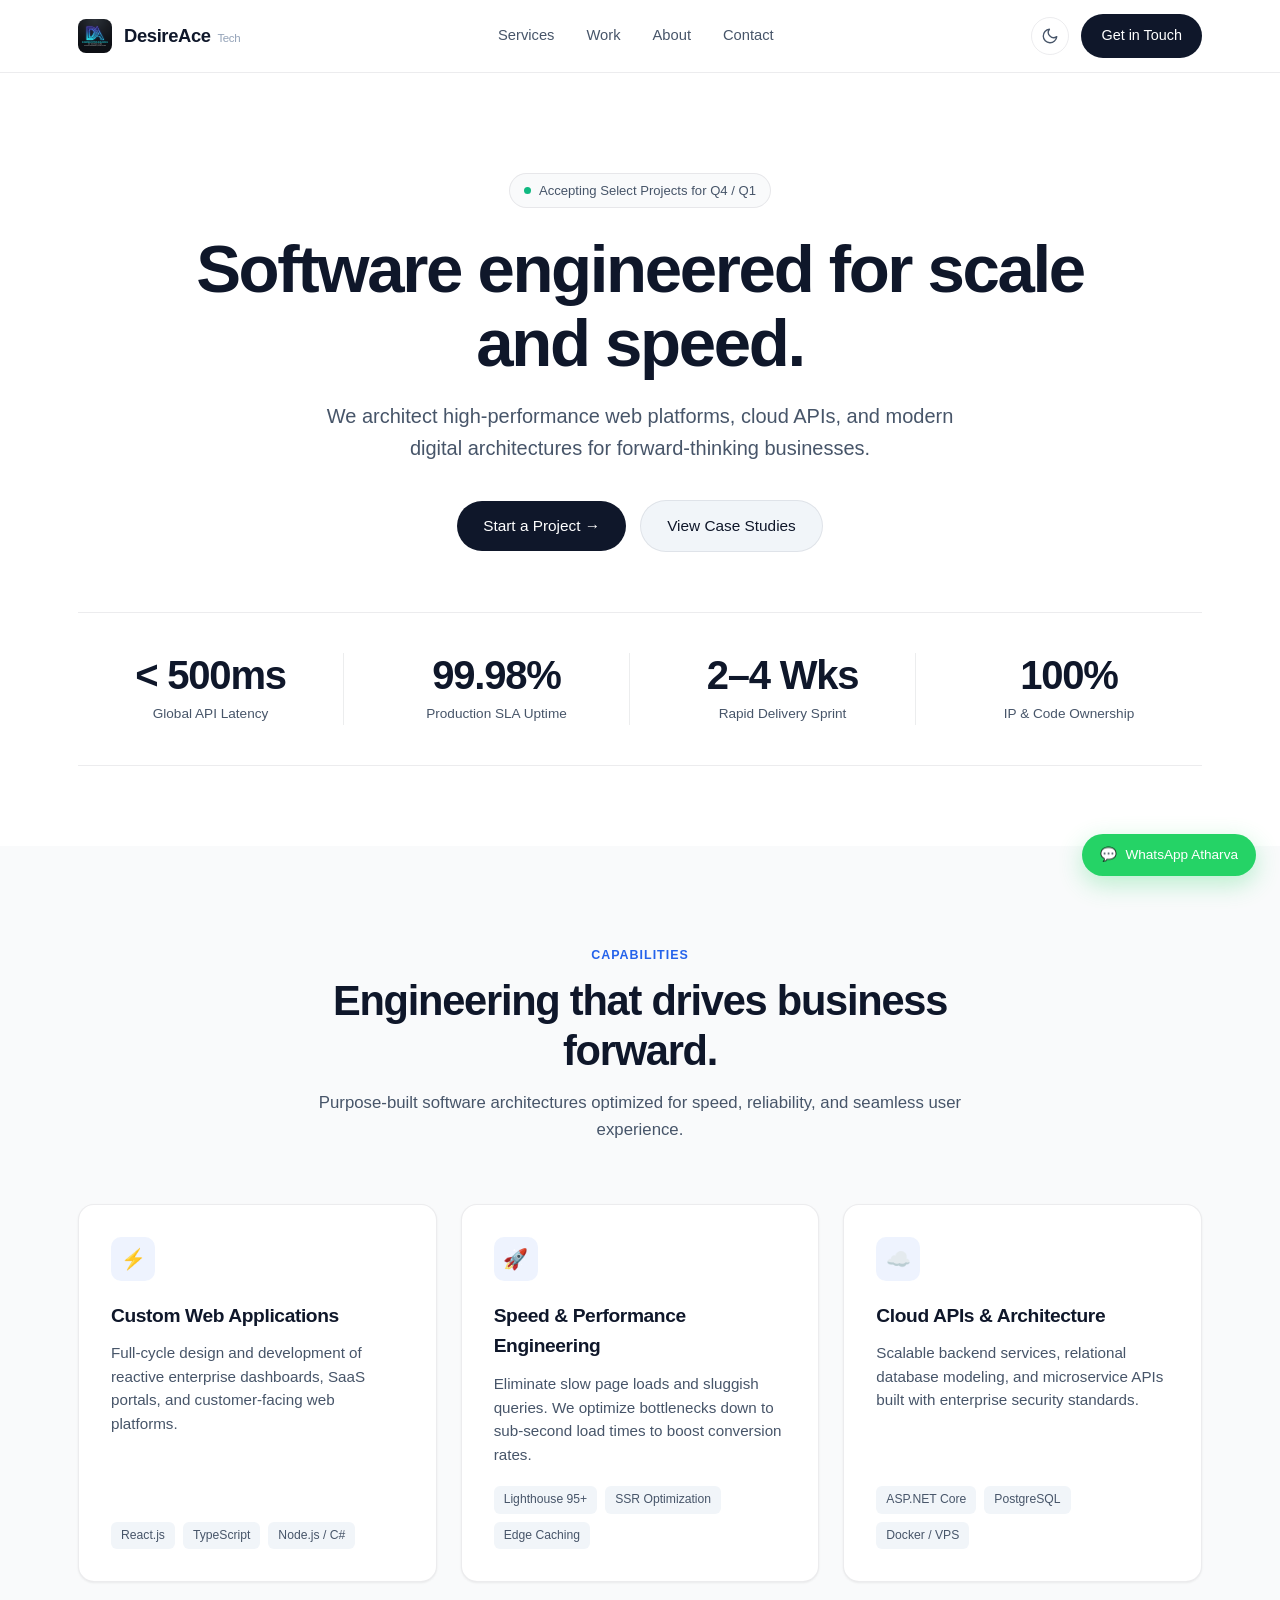
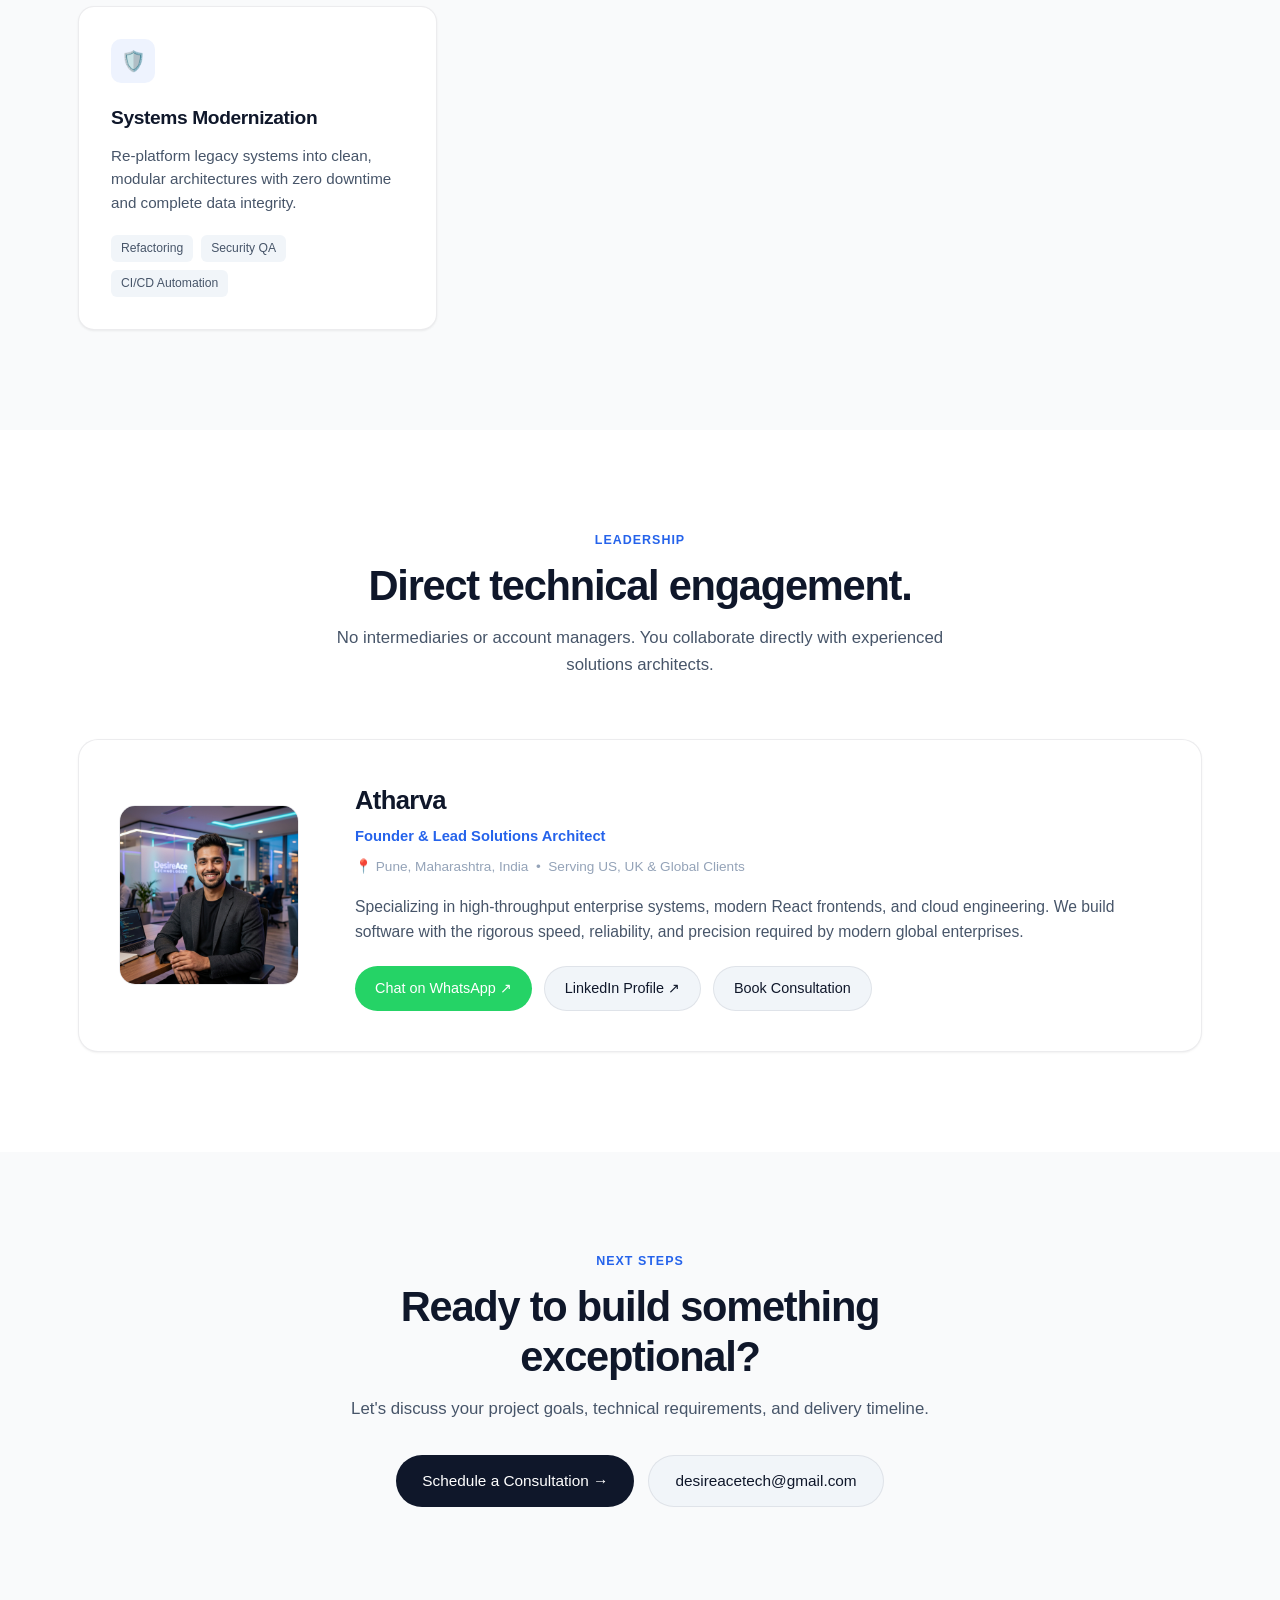
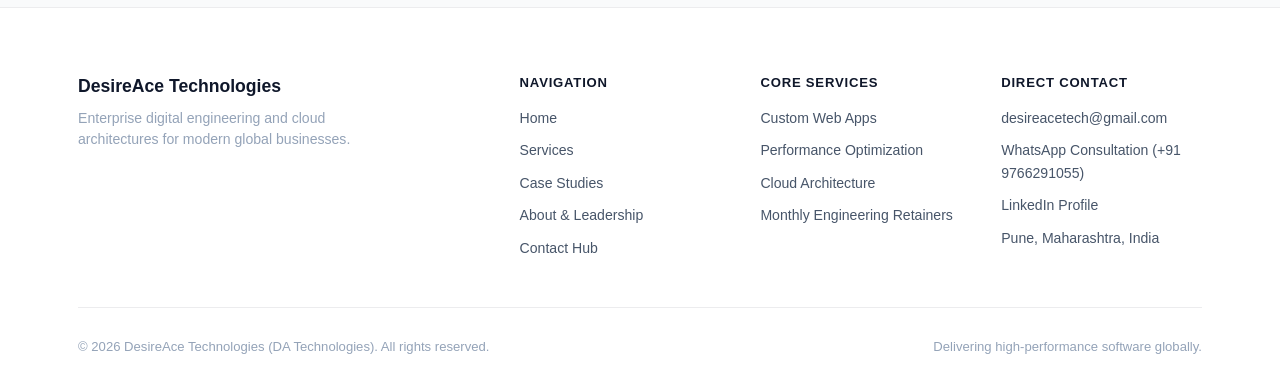
==== commit be834c2c: "Update official WhatsApp (+91 9766291055) and LinkedIn profile across all pages, email signatures, a" ====
--- a/index.html
+++ b/index.html
@@ -154,8 +154,8 @@
             Specializing in high-throughput enterprise systems, modern React frontends, and cloud engineering. We build software with the rigorous speed, reliability, and precision required by modern global enterprises.
           </p>
           <div class="founder-actions">
-            <a href="https://wa.me/919999999999?text=Hi%20Atharva%2C%20I%20would%20like%20to%20discuss%20a%20software%20project." target="_blank" rel="noopener" class="btn btn-whatsapp">Chat on WhatsApp ↗</a>
-            <a href="https://www.linkedin.com/company/desireace-technologies" target="_blank" rel="noopener" class="btn btn-secondary">LinkedIn Profile ↗</a>
+            <a href="https://wa.me/919766291055?text=Hi%20Atharva%2C%20I%20would%20like%20to%20discuss%20a%20software%20project." target="_blank" rel="noopener" class="btn btn-whatsapp">Chat on WhatsApp ↗</a>
+            <a href="https://www.linkedin.com/in/atharv-gujare" target="_blank" rel="noopener" class="btn btn-secondary">LinkedIn Profile ↗</a>
             <a href="contact.html" class="btn btn-secondary">Book Consultation</a>
           </div>
         </div>
@@ -212,8 +212,8 @@
           <h5>Direct Contact</h5>
           <ul>
             <li><a href="mailto:desireacetech@gmail.com">desireacetech@gmail.com</a></li>
-            <li><a href="https://wa.me/919999999999" target="_blank" rel="noopener">WhatsApp Consultation</a></li>
-            <li><a href="https://www.linkedin.com/company/desireace-technologies" target="_blank" rel="noopener">LinkedIn</a></li>
+            <li><a href="https://wa.me/919766291055" target="_blank" rel="noopener">WhatsApp Consultation (+91 9766291055)</a></li>
+            <li><a href="https://www.linkedin.com/in/atharv-gujare" target="_blank" rel="noopener">LinkedIn Profile</a></li>
             <li><span>Pune, Maharashtra, India</span></li>
           </ul>
         </div>
@@ -227,7 +227,7 @@
   </footer>
 
   <!-- Subtle Floating WhatsApp -->
-  <a href="https://wa.me/919999999999?text=Hi%20Atharva%2C%20I%20would%20like%20to%20discuss%20a%20project." target="_blank" rel="noopener" class="whatsapp-float">
+  <a href="https://wa.me/919766291055?text=Hi%20Atharva%2C%20I%20would%20like%20to%20discuss%20a%20project." target="_blank" rel="noopener" class="whatsapp-float">
     <span>💬</span>
     <span>WhatsApp Atharva</span>
   </a>
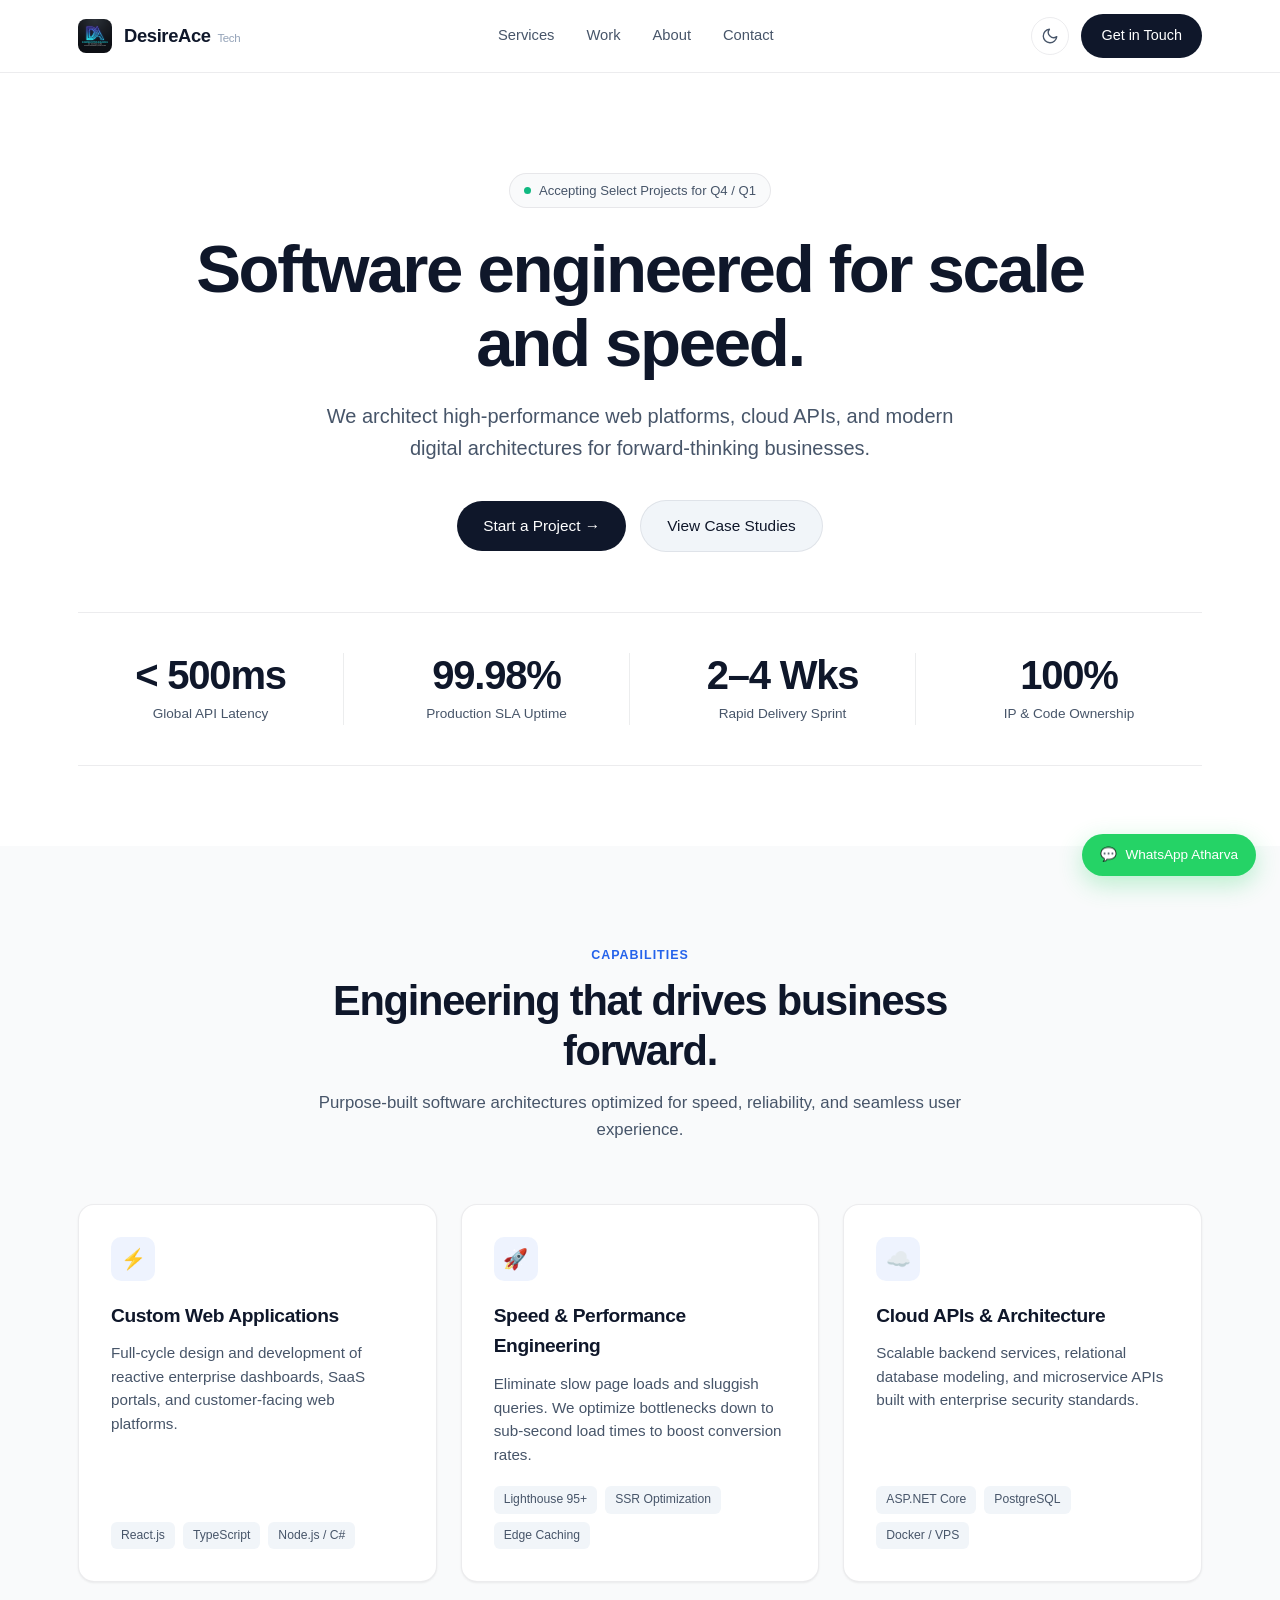
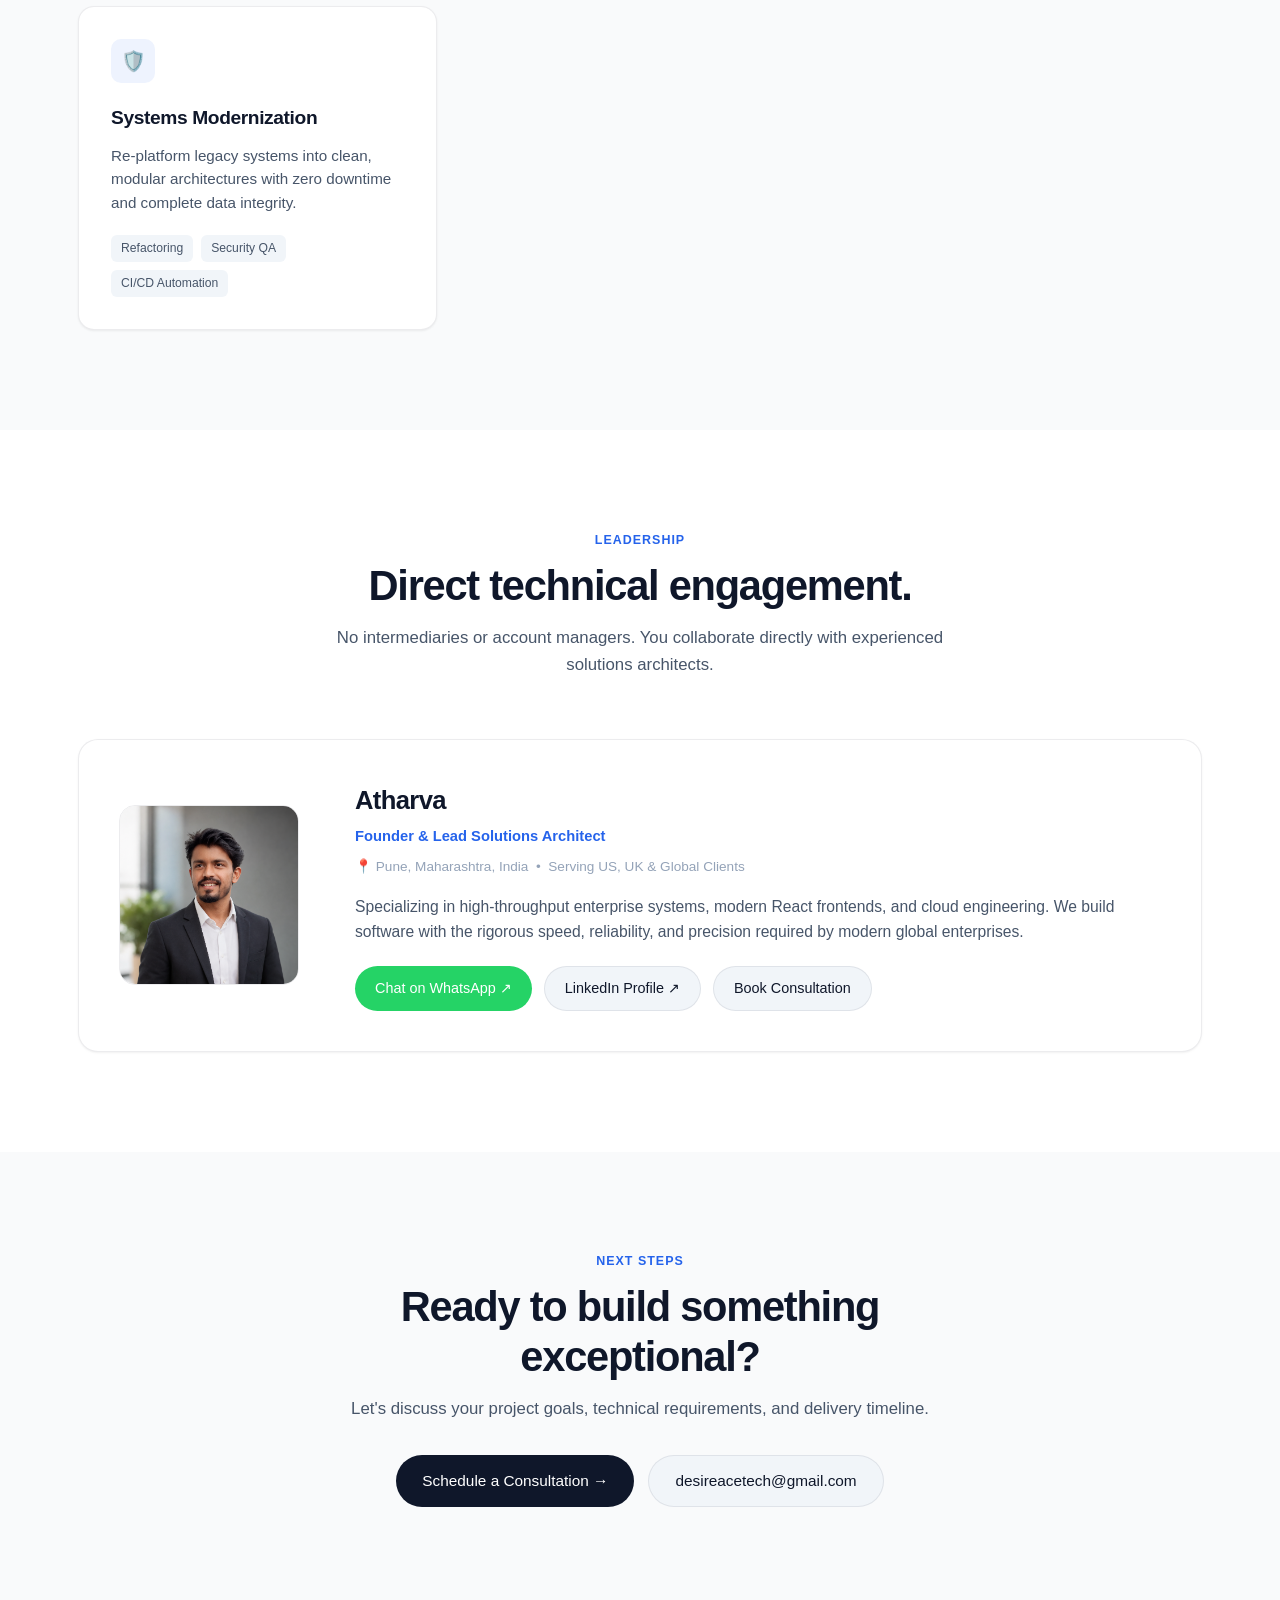
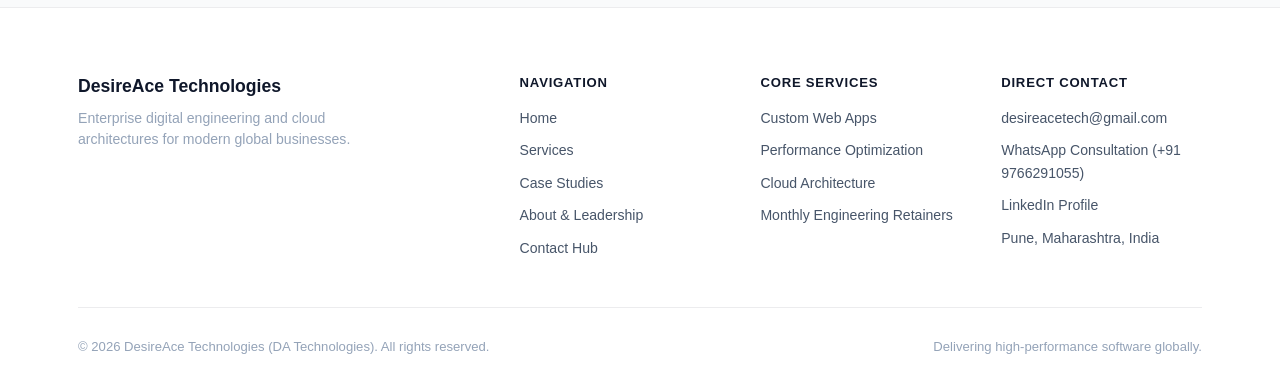
==== commit 2f869e62: "Update founder photo to real image assets/Founder.png in index, about, and contact pages" ====
--- a/index.html
+++ b/index.html
@@ -1,13 +1,16 @@
 <!DOCTYPE html>
 <html lang="en" data-theme="light">
+
 <head>
   <meta charset="UTF-8">
   <meta name="viewport" content="width=device-width, initial-scale=1.0">
   <title>DesireAce Technologies — High-Performance Digital Engineering</title>
-  <meta name="description" content="DesireAce Technologies architects high-performance web applications, cloud infrastructure, and enterprise platforms for global businesses.">
+  <meta name="description"
+    content="DesireAce Technologies architects high-performance web applications, cloud infrastructure, and enterprise platforms for global businesses.">
   <link rel="stylesheet" href="css/styles.css">
   <link rel="icon" type="image/jpeg" href="assets/logo.jpg">
 </head>
+
 <body>
 
   <!-- Navigation Header -->
@@ -29,7 +32,11 @@
         <button class="theme-toggle-btn" id="theme-toggle" aria-label="Toggle theme"></button>
         <a href="contact.html" class="btn btn-primary">Get in Touch</a>
         <button class="mobile-menu-btn" aria-label="Open menu">
-          <svg viewBox="0 0 24 24"><line x1="3" y1="12" x2="21" y2="12"></line><line x1="3" y1="6" x2="21" y2="6"></line><line x1="3" y1="18" x2="21" y2="18"></line></svg>
+          <svg viewBox="0 0 24 24">
+            <line x1="3" y1="12" x2="21" y2="12"></line>
+            <line x1="3" y1="6" x2="21" y2="6"></line>
+            <line x1="3" y1="18" x2="21" y2="18"></line>
+          </svg>
         </button>
       </div>
     </div>
@@ -44,9 +51,10 @@
       </div>
 
       <h1>Software engineered for scale and speed.</h1>
-      
+
       <p class="hero-lead">
-        We architect high-performance web platforms, cloud APIs, and modern digital architectures for forward-thinking businesses.
+        We architect high-performance web platforms, cloud APIs, and modern digital architectures for forward-thinking
+        businesses.
       </p>
 
       <div class="hero-actions">
@@ -91,7 +99,8 @@
         <div class="card">
           <div class="card-icon">⚡</div>
           <h3>Custom Web Applications</h3>
-          <p>Full-cycle design and development of reactive enterprise dashboards, SaaS portals, and customer-facing web platforms.</p>
+          <p>Full-cycle design and development of reactive enterprise dashboards, SaaS portals, and customer-facing web
+            platforms.</p>
           <div class="tags-list">
             <span class="tag">React.js</span>
             <span class="tag">TypeScript</span>
@@ -102,7 +111,8 @@
         <div class="card">
           <div class="card-icon">🚀</div>
           <h3>Speed & Performance Engineering</h3>
-          <p>Eliminate slow page loads and sluggish queries. We optimize bottlenecks down to sub-second load times to boost conversion rates.</p>
+          <p>Eliminate slow page loads and sluggish queries. We optimize bottlenecks down to sub-second load times to
+            boost conversion rates.</p>
           <div class="tags-list">
             <span class="tag">Lighthouse 95+</span>
             <span class="tag">SSR Optimization</span>
@@ -113,7 +123,8 @@
         <div class="card">
           <div class="card-icon">☁️</div>
           <h3>Cloud APIs & Architecture</h3>
-          <p>Scalable backend services, relational database modeling, and microservice APIs built with enterprise security standards.</p>
+          <p>Scalable backend services, relational database modeling, and microservice APIs built with enterprise
+            security standards.</p>
           <div class="tags-list">
             <span class="tag">ASP.NET Core</span>
             <span class="tag">PostgreSQL</span>
@@ -124,7 +135,8 @@
         <div class="card">
           <div class="card-icon">🛡️</div>
           <h3>Systems Modernization</h3>
-          <p>Re-platform legacy systems into clean, modular architectures with zero downtime and complete data integrity.</p>
+          <p>Re-platform legacy systems into clean, modular architectures with zero downtime and complete data
+            integrity.</p>
           <div class="tags-list">
             <span class="tag">Refactoring</span>
             <span class="tag">Security QA</span>
@@ -145,17 +157,20 @@
       </div>
 
       <div class="founder-card">
-        <img src="assets/founder.jpg" alt="Atharva - Founder & Lead Solutions Architect" class="founder-photo">
+        <img src="assets/Founder.png" alt="Atharva - Founder & Lead Solutions Architect" class="founder-photo">
         <div class="founder-info">
           <h3>Atharva</h3>
           <div class="founder-title">Founder & Lead Solutions Architect</div>
           <div class="founder-location">📍 Pune, Maharashtra, India &nbsp;•&nbsp; Serving US, UK & Global Clients</div>
           <p class="founder-bio">
-            Specializing in high-throughput enterprise systems, modern React frontends, and cloud engineering. We build software with the rigorous speed, reliability, and precision required by modern global enterprises.
+            Specializing in high-throughput enterprise systems, modern React frontends, and cloud engineering. We build
+            software with the rigorous speed, reliability, and precision required by modern global enterprises.
           </p>
           <div class="founder-actions">
-            <a href="https://wa.me/919766291055?text=Hi%20Atharva%2C%20I%20would%20like%20to%20discuss%20a%20software%20project." target="_blank" rel="noopener" class="btn btn-whatsapp">Chat on WhatsApp ↗</a>
-            <a href="https://www.linkedin.com/in/atharv-gujare" target="_blank" rel="noopener" class="btn btn-secondary">LinkedIn Profile ↗</a>
+            <a href="https://wa.me/919766291055?text=Hi%20Atharva%2C%20I%20would%20like%20to%20discuss%20a%20software%20project."
+              target="_blank" rel="noopener" class="btn btn-whatsapp">Chat on WhatsApp ↗</a>
+            <a href="https://www.linkedin.com/in/atharv-gujare" target="_blank" rel="noopener"
+              class="btn btn-secondary">LinkedIn Profile ↗</a>
             <a href="contact.html" class="btn btn-secondary">Book Consultation</a>
           </div>
         </div>
@@ -212,8 +227,10 @@
           <h5>Direct Contact</h5>
           <ul>
             <li><a href="mailto:desireacetech@gmail.com">desireacetech@gmail.com</a></li>
-            <li><a href="https://wa.me/919766291055" target="_blank" rel="noopener">WhatsApp Consultation (+91 9766291055)</a></li>
-            <li><a href="https://www.linkedin.com/in/atharv-gujare" target="_blank" rel="noopener">LinkedIn Profile</a></li>
+            <li><a href="https://wa.me/919766291055" target="_blank" rel="noopener">WhatsApp Consultation (+91
+                9766291055)</a></li>
+            <li><a href="https://www.linkedin.com/in/atharv-gujare" target="_blank" rel="noopener">LinkedIn Profile</a>
+            </li>
             <li><span>Pune, Maharashtra, India</span></li>
           </ul>
         </div>
@@ -227,11 +244,13 @@
   </footer>
 
   <!-- Subtle Floating WhatsApp -->
-  <a href="https://wa.me/919766291055?text=Hi%20Atharva%2C%20I%20would%20like%20to%20discuss%20a%20project." target="_blank" rel="noopener" class="whatsapp-float">
+  <a href="https://wa.me/919766291055?text=Hi%20Atharva%2C%20I%20would%20like%20to%20discuss%20a%20project."
+    target="_blank" rel="noopener" class="whatsapp-float">
     <span>💬</span>
     <span>WhatsApp Atharva</span>
   </a>
 
   <script src="js/main.js"></script>
 </body>
-</html>
+
+</html>
